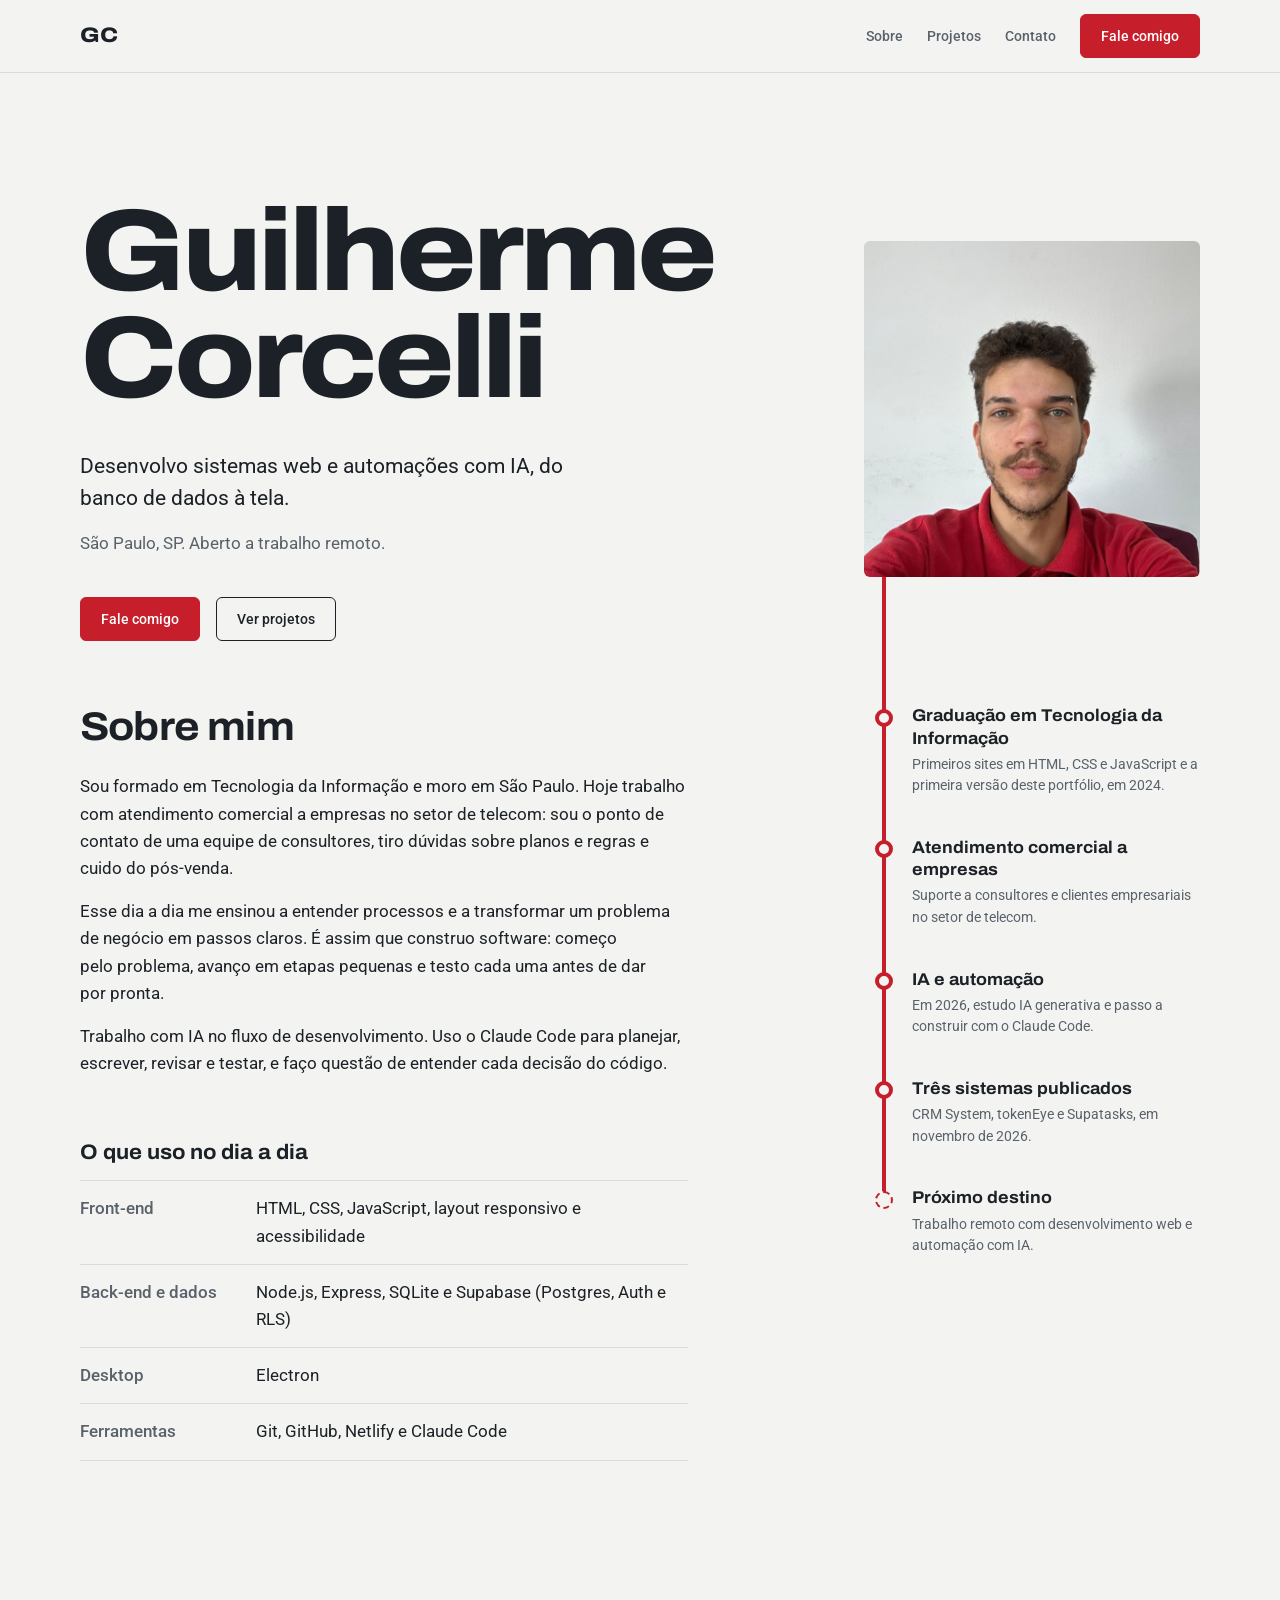
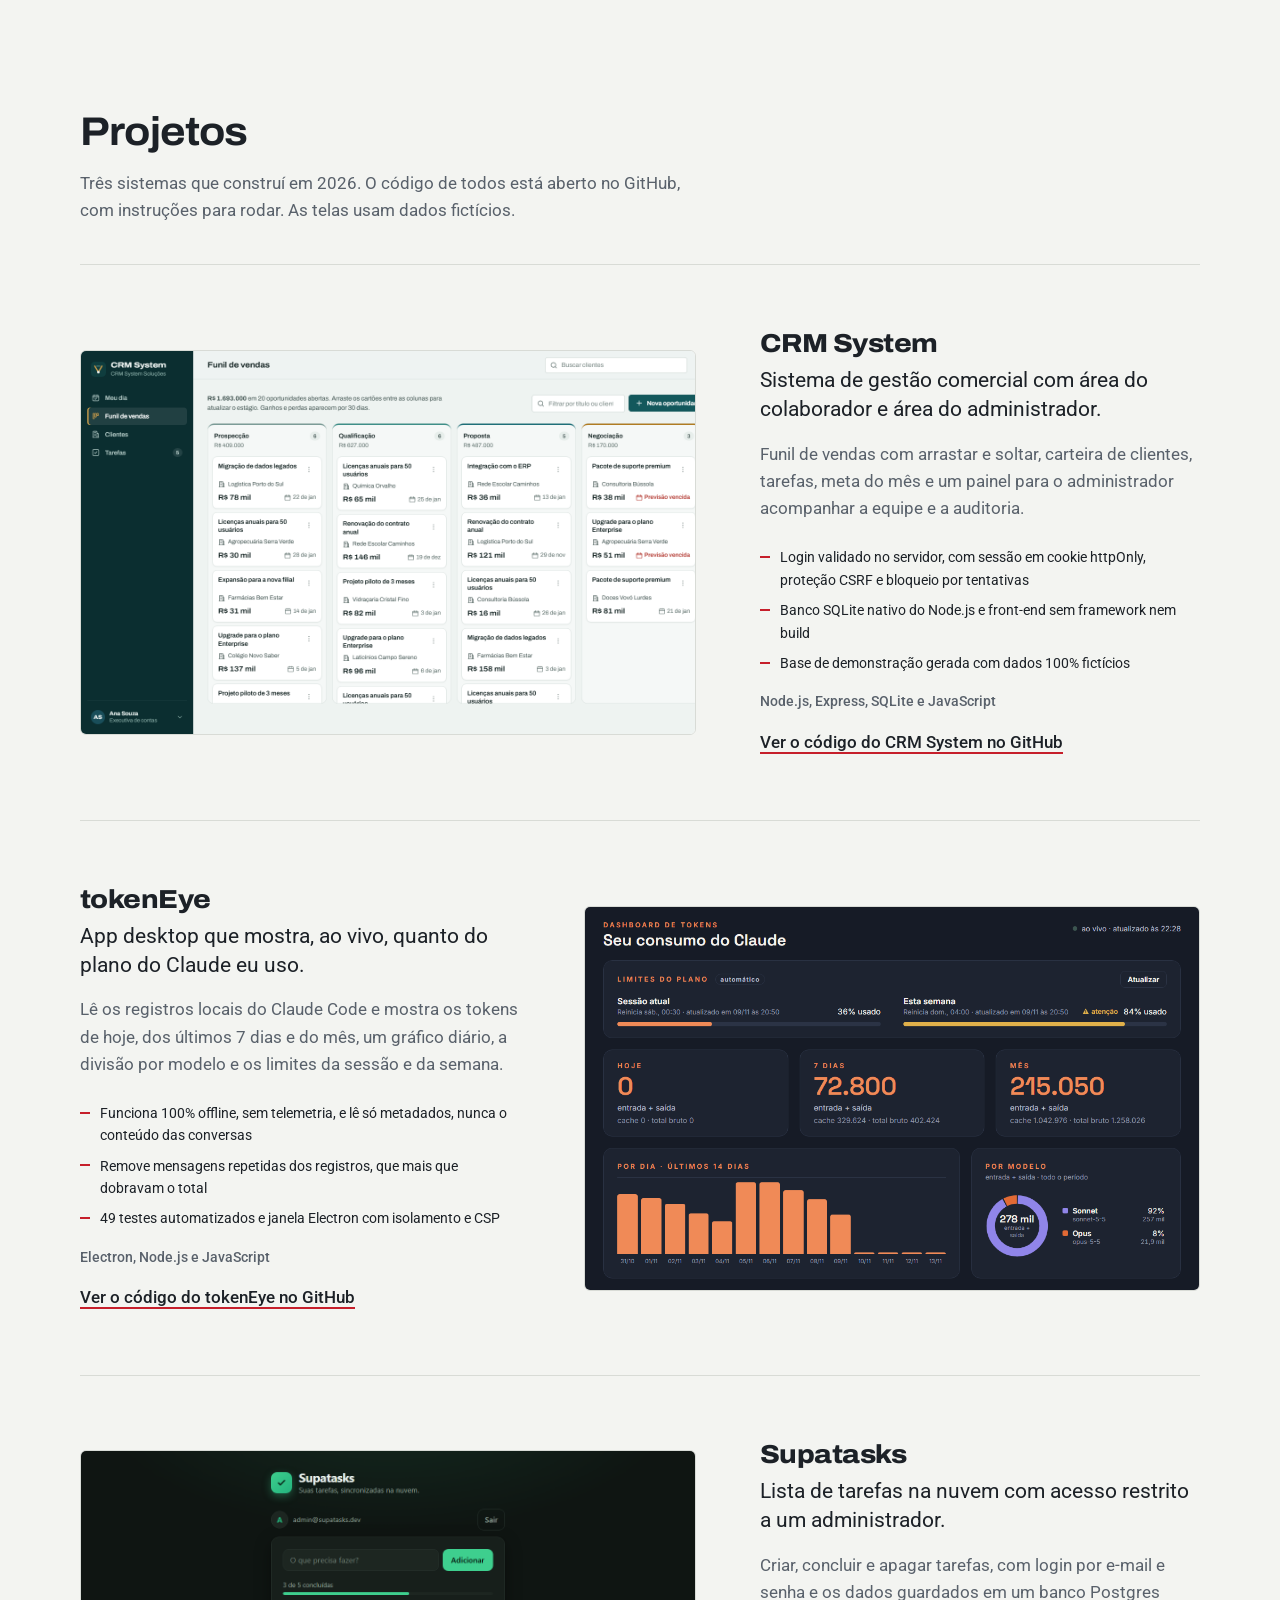
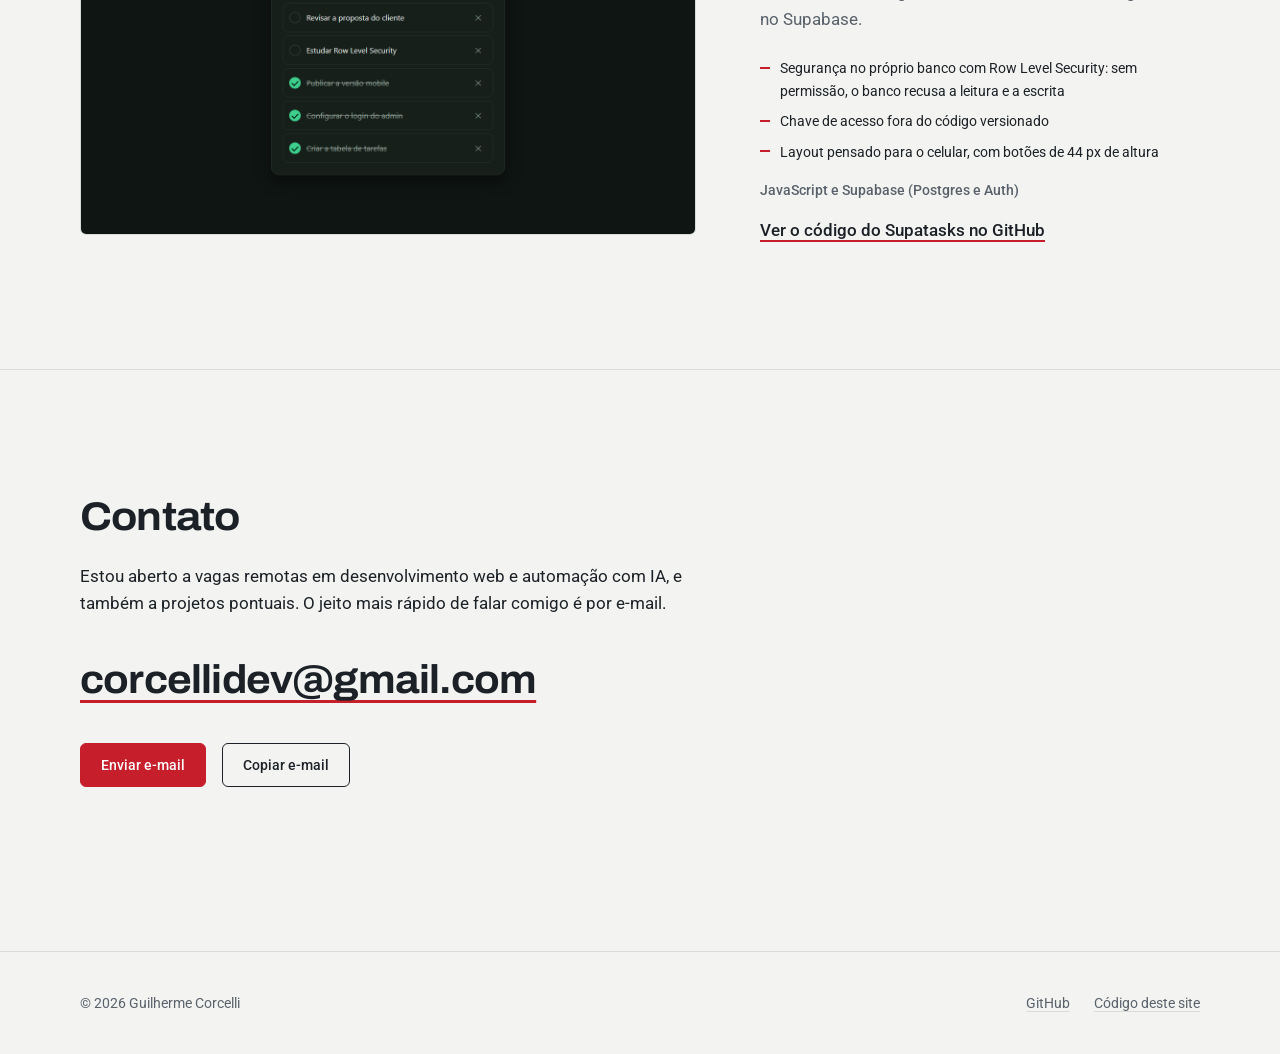
==== index.html @ 243bea8f "feat: :rocket: troca o download do currículo pela seção de contato e prepara o corcelli-dev Seção Co" ====
<!doctype html>
<html lang="pt-BR">
  <head>
    <meta charset="utf-8" />
    <meta name="viewport" content="width=device-width, initial-scale=1" />
    <title>Guilherme Corcelli | Desenvolvimento web e automação com IA</title>
    <meta
      name="description"
      content="Portfólio de Guilherme Corcelli: sistemas web e automações com IA, de São Paulo, aberto a trabalho remoto."
    />
    <meta name="theme-color" content="#f3f4f1" media="(prefers-color-scheme: light)" />
    <meta name="theme-color" content="#14181d" media="(prefers-color-scheme: dark)" />
    <link rel="icon" href="assets/icons/favicon.svg" type="image/svg+xml" />

    <!-- Prévia ao compartilhar o link -->
    <meta property="og:type" content="website" />
    <meta property="og:locale" content="pt_BR" />
    <meta property="og:title" content="Guilherme Corcelli | Desenvolvimento web e automação com IA" />
    <meta
      property="og:description"
      content="Sistemas web e automações com IA, do banco de dados à tela. Projetos: CRM System, tokenEye e Supatasks."
    />
    <meta name="twitter:card" content="summary" />

    <!-- Fontes: Archivo nos títulos, Roboto nos textos -->
    <link rel="preconnect" href="https://fonts.googleapis.com" />
    <link rel="preconnect" href="https://fonts.gstatic.com" crossorigin />
    <link
      rel="stylesheet"
      href="https://fonts.googleapis.com/css2?family=Archivo:wdth,wght@62..125,500..800&family=Roboto:wght@400;500;700&display=swap"
    />

    <link rel="stylesheet" href="css/base.css" />
    <link rel="stylesheet" href="css/layout.css" />
    <link rel="stylesheet" href="css/components.css" />
  </head>

  <body>
    <a class="pular" href="#conteudo">Pular para o conteúdo</a>

    <header class="topo">
      <div class="container">
        <a class="marca" href="#conteudo" aria-label="Guilherme Corcelli, início">GC</a>
        <nav class="menu" aria-label="Principal">
          <ul role="list">
            <li><a href="#sobre">Sobre</a></li>
            <li><a href="#projetos">Projetos</a></li>
            <li><a href="#contato">Contato</a></li>
          </ul>
          <a class="botao" href="#contato">Fale comigo</a>
        </nav>
      </div>
    </header>

    <main id="conteudo">
      <section class="abertura" aria-labelledby="nome">
        <div class="container">
          <div>
            <h1 class="nome" id="nome"><span>Guilherme</span> <span>Corcelli</span></h1>
            <p class="apresentacao">
              Desenvolvo sistemas web e automações com IA, do banco de dados à tela.
            </p>
            <p class="local">São Paulo, SP. Aberto a trabalho remoto.</p>
            <div class="acoes">
              <a class="botao" href="#contato">Fale comigo</a>
              <a class="botao botao--contorno" href="#projetos">Ver projetos</a>
            </div>
          </div>

          <figure class="retrato">
            <img
              src="assets/images/guilherme-corcelli.jpg"
              alt="Foto de Guilherme Corcelli"
              width="720"
              height="720"
            />
          </figure>
        </div>
      </section>

      <section class="secao sobre" id="sobre" aria-labelledby="sobre-titulo">
        <div class="container">
          <div class="sobre-texto">
            <h2 class="secao-titulo" id="sobre-titulo">Sobre mim</h2>
            <p>
              Sou formado em Tecnologia da Informação e moro em São Paulo. Hoje trabalho
              com atendimento comercial a empresas no setor de telecom: sou o ponto de
              contato de uma equipe de consultores, tiro dúvidas sobre planos e regras e
              cuido do pós-venda.
            </p>
            <p>
              Esse dia a dia me ensinou a entender processos e a transformar um problema de
              negócio em passos claros. É assim que construo software: começo pelo
              problema, avanço em etapas pequenas e testo cada uma antes de dar por pronta.
            </p>
            <p>
              Trabalho com IA no fluxo de desenvolvimento. Uso o Claude Code para planejar,
              escrever, revisar e testar, e faço questão de entender cada decisão do código.
            </p>

            <h3 class="sub-titulo">O que uso no dia a dia</h3>
            <dl class="ferramentas">
              <div>
                <dt>Front-end</dt>
                <dd>HTML, CSS, JavaScript, layout responsivo e acessibilidade</dd>
              </div>
              <div>
                <dt>Back-end e dados</dt>
                <dd>Node.js, Express, SQLite e Supabase (Postgres, Auth e RLS)</dd>
              </div>
              <div>
                <dt>Desktop</dt>
                <dd>Electron</dd>
              </div>
              <div>
                <dt>Ferramentas</dt>
                <dd>Git, GitHub, Netlify e Claude Code</dd>
              </div>
            </dl>
          </div>

          <div class="trajetoria">
            <h3 class="so-leitor">Trajetória</h3>
            <ol class="linha" role="list">
              <li class="estacao" style="--i: 0">
                <strong>Graduação em Tecnologia da Informação</strong>
                <p>
                  Primeiros sites em HTML, CSS e JavaScript e a primeira versão deste
                  portfólio, em 2024.
                </p>
              </li>
              <li class="estacao" style="--i: 1">
                <strong>Atendimento comercial a empresas</strong>
                <p>Suporte a consultores e clientes empresariais no setor de telecom.</p>
              </li>
              <li class="estacao" style="--i: 2">
                <strong>IA e automação</strong>
                <p>Em 2026, estudo IA generativa e passo a construir com o Claude Code.</p>
              </li>
              <li class="estacao" style="--i: 3">
                <strong>Três sistemas publicados</strong>
                <p>CRM System, tokenEye e Supatasks, em novembro de 2026.</p>
              </li>
              <li class="estacao estacao--destino" style="--i: 4">
                <strong>Próximo destino</strong>
                <p>Trabalho remoto com desenvolvimento web e automação com IA.</p>
              </li>
            </ol>
          </div>
        </div>
      </section>

      <section class="secao projetos" id="projetos" aria-labelledby="projetos-titulo">
        <div class="container">
          <header class="secao-topo">
            <h2 class="secao-titulo" id="projetos-titulo">Projetos</h2>
            <p>
              Três sistemas que construí em 2026. O código de todos está aberto no GitHub,
              com instruções para rodar. As telas usam dados fictícios.
            </p>
          </header>

          <article class="projeto" aria-labelledby="projeto-crm">
            <figure class="projeto-tela">
              <img
                src="assets/images/projects/crm-system.png"
                alt="Funil de vendas do CRM System, com oportunidades organizadas em colunas por estágio"
                width="1440"
                height="860"
                loading="lazy"
              />
            </figure>
            <div class="projeto-texto">
              <h3 id="projeto-crm">CRM System</h3>
              <p class="projeto-resumo">
                Sistema de gestão comercial com área do colaborador e área do administrador.
              </p>
              <p>
                Funil de vendas com arrastar e soltar, carteira de clientes, tarefas, meta do
                mês e um painel para o administrador acompanhar a equipe e a auditoria.
              </p>
              <ul class="destaques" role="list">
                <li>
                  Login validado no servidor, com sessão em cookie httpOnly, proteção CSRF e
                  bloqueio por tentativas
                </li>
                <li>Banco SQLite nativo do Node.js e front-end sem framework nem build</li>
                <li>Base de demonstração gerada com dados 100% fictícios</li>
              </ul>
              <p class="stack">Node.js, Express, SQLite e JavaScript</p>
              <a class="link-projeto" href="https://github.com/Corcelliz/crm-system">
                Ver o código do CRM System no GitHub
              </a>
            </div>
          </article>

          <article class="projeto" aria-labelledby="projeto-tokeneye">
            <figure class="projeto-tela">
              <img
                src="assets/images/projects/tokeneye.png"
                alt="Painel do tokenEye com limites do plano, tokens de hoje, da semana e do mês, gráfico por dia e divisão por modelo"
                width="1084"
                height="681"
                loading="lazy"
              />
            </figure>
            <div class="projeto-texto">
              <h3 id="projeto-tokeneye">tokenEye</h3>
              <p class="projeto-resumo">
                App desktop que mostra, ao vivo, quanto do plano do Claude eu uso.
              </p>
              <p>
                Lê os registros locais do Claude Code e mostra os tokens de hoje, dos
                últimos 7 dias e do mês, um gráfico diário, a divisão por modelo e os
                limites da sessão e da semana.
              </p>
              <ul class="destaques" role="list">
                <li>
                  Funciona 100% offline, sem telemetria, e lê só metadados, nunca o conteúdo
                  das conversas
                </li>
                <li>Remove mensagens repetidas dos registros, que mais que dobravam o total</li>
                <li>49 testes automatizados e janela Electron com isolamento e CSP</li>
              </ul>
              <p class="stack">Electron, Node.js e JavaScript</p>
              <a class="link-projeto" href="https://github.com/Corcelliz/tokenEye">
                Ver o código do tokenEye no GitHub
              </a>
            </div>
          </article>

          <article class="projeto" aria-labelledby="projeto-supatasks">
            <figure class="projeto-tela">
              <img
                src="assets/images/projects/supatasks.png"
                alt="Lista de tarefas do Supatasks com cinco tarefas, três delas concluídas"
                width="1280"
                height="800"
                loading="lazy"
              />
            </figure>
            <div class="projeto-texto">
              <h3 id="projeto-supatasks">Supatasks</h3>
              <p class="projeto-resumo">
                Lista de tarefas na nuvem com acesso restrito a um administrador.
              </p>
              <p>
                Criar, concluir e apagar tarefas, com login por e-mail e senha e os dados
                guardados em um banco Postgres no Supabase.
              </p>
              <ul class="destaques" role="list">
                <li>
                  Segurança no próprio banco com Row Level Security: sem permissão, o banco
                  recusa a leitura e a escrita
                </li>
                <li>Chave de acesso fora do código versionado</li>
                <li>Layout pensado para o celular, com botões de 44 px de altura</li>
              </ul>
              <p class="stack">JavaScript e Supabase (Postgres e Auth)</p>
              <a class="link-projeto" href="https://github.com/Corcelliz/supatasks">
                Ver o código do Supatasks no GitHub
              </a>
            </div>
          </article>
        </div>
      </section>

      <section class="secao contato" id="contato" aria-labelledby="contato-titulo">
        <div class="container">
          <h2 class="secao-titulo" id="contato-titulo">Contato</h2>
          <p>
            Estou aberto a vagas remotas em desenvolvimento web e automação com IA, e
            também a projetos pontuais. O jeito mais rápido de falar comigo é por e-mail.
          </p>
          <a class="email" href="mailto:corcellidev@gmail.com">corcellidev@gmail.com</a>
          <div class="acoes">
            <a
              class="botao"
              href="mailto:corcellidev@gmail.com?subject=Contato%20pelo%20portf%C3%B3lio"
              >Enviar e-mail</a
            >
            <button
              class="botao botao--contorno"
              type="button"
              data-copiar="corcellidev@gmail.com"
            >
              Copiar e-mail
            </button>
          </div>
          <p class="aviso" role="status" aria-live="polite"></p>
        </div>
      </section>
    </main>

    <footer class="rodape">
      <div class="container">
        <p>© 2026 Guilherme Corcelli</p>
        <ul role="list">
          <li><a href="https://github.com/Corcelliz">GitHub</a></li>
          <li><a href="https://github.com/Corcelliz/corcelli-dev">Código deste site</a></li>
        </ul>
      </div>
    </footer>

    <script src="js/main.js" defer></script>
  </body>
</html>
---- css/base.css ----
/* =========================================================
   Base: cores, tipografia e reset.
   Paleta tirada da própria foto: a parede clara e o vermelho da camisa.
   ========================================================= */

:root {
  /* Cores (tema claro) */
  --papel: #f3f4f1;        /* fundo, o branco frio da parede */
  --superficie: #ffffff;   /* fundos elevados, como a moldura dos prints */
  --tinta: #1c2127;        /* texto principal, grafite */
  --tinta-suave: #59616b;  /* texto de apoio */
  --fio: #d8dbd6;          /* bordas e divisórias */
  --sinal: #c61f2b;        /* vermelho da linha: traços, links e foco */
  --sinal-fundo: #c61f2b;  /* fundo do botão principal */
  --sinal-texto: #ffffff;  /* texto sobre o vermelho */

  /* Tipografia */
  --fonte-titulo: "Archivo", "Arial Narrow", system-ui, sans-serif;
  --fonte-texto: "Roboto", system-ui, -apple-system, "Segoe UI", sans-serif;

  /* Escala de tipos (razão 1,25, a partir de 17px) */
  --t-0: 0.875rem;
  --t-1: 1.0625rem;
  --t-2: 1.3125rem;
  --t-3: 1.625rem;
  --t-4: clamp(1.75rem, 1.4rem + 1.6vw, 2.5rem);
  --t-nome: clamp(3.25rem, 1.8rem + 7vw, 7.25rem);

  /* Espaços */
  --e-1: 0.5rem;
  --e-2: 1rem;
  --e-3: 1.5rem;
  --e-4: 2.5rem;
  --e-5: 4rem;
  --e-6: clamp(4.5rem, 3rem + 6vw, 8rem);

  --largura: 70rem;        /* largura máxima do conteúdo */
  --margem: clamp(1rem, 0.5rem + 3vw, 2.5rem);
  --raio: 6px;

  color-scheme: light dark;
}

/* Tema escuro: segue a preferência do sistema */
@media (prefers-color-scheme: dark) {
  :root {
    --papel: #14181d;
    --superficie: #1c2128;
    --tinta: #eceeea;
    --tinta-suave: #a3aab3;
    --fio: #2e343c;
    --sinal: #ff6b70;      /* mais claro para manter o contraste no fundo escuro */
    --sinal-fundo: #c61f2b;
    --sinal-texto: #ffffff;
  }
}

/* Reset enxuto */
*,
*::before,
*::after {
  box-sizing: border-box;
}

* {
  margin: 0;
}

html {
  -webkit-text-size-adjust: 100%;
  text-size-adjust: 100%;
}

@media (prefers-reduced-motion: no-preference) {
  html {
    scroll-behavior: smooth;
  }
}

body {
  background: var(--papel);
  color: var(--tinta);
  font-family: var(--fonte-texto);
  font-size: var(--t-1);
  line-height: 1.6;
  -webkit-font-smoothing: antialiased;
  text-rendering: optimizeLegibility;
}

img {
  display: block;
  max-width: 100%;
  height: auto;
}

h1,
h2,
h3 {
  font-family: var(--fonte-titulo);
  line-height: 1.1;
  text-wrap: balance;
}

p {
  text-wrap: pretty;
}

a {
  color: inherit;
}

ul[role="list"],
ol[role="list"] {
  list-style: none;
  padding: 0;
}

/* Foco visível para quem navega pelo teclado */
:focus-visible {
  outline: 2px solid var(--sinal);
  outline-offset: 3px;
  border-radius: 2px;
}

/* Some da tela, mas continua para leitores de tela */
.so-leitor {
  position: absolute;
  width: 1px;
  height: 1px;
  padding: 0;
  margin: -1px;
  overflow: hidden;
  clip: rect(0, 0, 0, 0);
  white-space: nowrap;
  border: 0;
}

/* Link para pular direto ao conteúdo */
.pular {
  position: absolute;
  left: var(--margem);
  top: -3rem;
  z-index: 10;
  padding: var(--e-1) var(--e-2);
  background: var(--tinta);
  color: var(--papel);
  text-decoration: none;
}

.pular:focus {
  top: var(--e-1);
}
---- css/layout.css ----
/* =========================================================
   Layout: cabeçalho, seções e a grade principal.
   A grade tem duas colunas: o conteúdo à esquerda e um trilho
   à direita, onde ficam a foto e a linha da trajetória.
   ========================================================= */

.container {
  width: min(100% - 2 * var(--margem), var(--largura));
  margin-inline: auto;
}

/* Posição horizontal da linha vermelha dentro do trilho.
   A foto e a trajetória usam o mesmo valor para a linha parecer contínua. */
:root {
  --trilho: minmax(16rem, 21rem);
  --eixo: 1.25rem;
}

/* ---------- Cabeçalho ---------- */

.topo {
  border-bottom: 1px solid var(--fio);
}

.topo .container {
  display: flex;
  align-items: center;
  justify-content: space-between;
  gap: var(--e-3);
  min-height: 4.5rem;
}

.marca {
  font-family: var(--fonte-titulo);
  font-weight: 800;
  font-stretch: 115%;
  font-size: var(--t-2);
  letter-spacing: -0.02em;
  text-decoration: none;
}

.menu {
  display: flex;
  align-items: center;
  gap: var(--e-3);
}

.menu ul {
  display: flex;
  gap: var(--e-3);
}

.menu a:not(.botao) {
  color: var(--tinta-suave);
  text-decoration: none;
  font-size: var(--t-0);
  font-weight: 500;
}

.menu a:not(.botao):hover {
  color: var(--tinta);
}

/* ---------- Abertura ---------- */

.abertura .container {
  display: grid;
  grid-template-columns: minmax(0, 1fr) var(--trilho);
  column-gap: var(--e-5);
  align-items: end;
  padding-top: var(--e-6);
}

.nome {
  font-size: var(--t-nome);
  font-weight: 800;
  font-stretch: 112%;
  letter-spacing: -0.035em;
  line-height: 0.92;
}

.nome span {
  display: block;
}

.apresentacao {
  max-width: 34rem;
  margin-top: var(--e-4);
  font-size: var(--t-2);
  line-height: 1.5;
}

.local {
  margin-top: var(--e-2);
  color: var(--tinta-suave);
}

.acoes {
  display: flex;
  flex-wrap: wrap;
  gap: var(--e-2);
  margin-top: var(--e-4);
}

/* A foto fica no trilho; abaixo dela começa a linha vermelha,
   que desce até o fim da abertura e continua na trajetória. */
.retrato {
  position: relative;
  padding-bottom: var(--e-5);
}

.retrato img {
  width: 100%;
  aspect-ratio: 1;
  object-fit: cover;
  border-radius: var(--raio);
}

.retrato::after {
  content: "";
  position: absolute;
  left: var(--eixo);
  bottom: 0;
  width: 4px;
  height: var(--e-5);
  margin-left: -2px;
  background: var(--sinal);
}

/* ---------- Seções ---------- */

.secao {
  padding-block: var(--e-6);
}

.secao-titulo {
  font-size: var(--t-4);
  font-weight: 700;
  font-stretch: 108%;
  letter-spacing: -0.02em;
}

/* Título da seção com uma linha de apoio */
.secao-topo {
  max-width: 38rem;
  margin-bottom: var(--e-4);
}

.secao-topo p {
  margin-top: var(--e-2);
  color: var(--tinta-suave);
}

/* ---------- Sobre ---------- */

/* Topo menor: a linha da foto atravessa esse espaço até a trajetória */
.sobre {
  padding-top: var(--e-5);
}

.sobre .container {
  display: grid;
  grid-template-columns: minmax(0, 1fr) var(--trilho);
  column-gap: var(--e-5);
}

.sobre-texto {
  max-width: 38rem;
}

.sobre-texto > p {
  margin-top: var(--e-2);
}

.sobre-texto > .secao-titulo + p {
  margin-top: var(--e-3);
}

.sub-titulo {
  margin-top: var(--e-5);
  font-size: var(--t-2);
  font-weight: 700;
  font-stretch: 105%;
}

/* ---------- Contato ---------- */

.contato {
  border-top: 1px solid var(--fio);
}

.contato .container > p:not(.aviso) {
  max-width: 38rem;
  margin-top: var(--e-3);
}

/* ---------- Rodapé ---------- */

.rodape {
  border-top: 1px solid var(--fio);
  color: var(--tinta-suave);
  font-size: var(--t-0);
}

.rodape .container {
  display: flex;
  flex-wrap: wrap;
  align-items: center;
  justify-content: space-between;
  gap: var(--e-2);
  padding-block: var(--e-4);
}

.rodape ul {
  display: flex;
  gap: var(--e-3);
}

.rodape a {
  text-decoration-color: var(--fio);
  text-underline-offset: 3px;
}

.rodape a:hover {
  color: var(--tinta);
  text-decoration-color: var(--sinal);
}

/* ---------- Telas menores ---------- */

@media (max-width: 52rem) {
  .sobre .container {
    grid-template-columns: 1fr;
    row-gap: var(--e-5);
  }

  .abertura .container {
    grid-template-columns: 1fr;
    row-gap: var(--e-4);
    padding-top: var(--e-5);
  }

  /* No celular a foto vem antes do nome, menor */
  .retrato {
    order: -1;
    width: min(100%, 13rem);
    padding-bottom: 0;
  }

  .retrato::after {
    display: none;
  }
}

@media (max-width: 34rem) {
  .menu .botao {
    display: none;
  }

  .menu ul {
    gap: var(--e-2);
  }
}
---- css/components.css ----
/* =========================================================
   Componentes: botões e links de ação.
   ========================================================= */

.botao {
  display: inline-flex;
  align-items: center;
  justify-content: center;
  gap: var(--e-1);
  min-height: 2.75rem;
  padding: 0.625rem 1.25rem;
  border: 1px solid var(--sinal-fundo);
  border-radius: var(--raio);
  background: var(--sinal-fundo);
  color: var(--sinal-texto);
  font: 500 var(--t-0) / 1 var(--fonte-texto);
  text-decoration: none;
  cursor: pointer;
  transition: background-color 0.15s ease, border-color 0.15s ease;
}

.botao:hover {
  background: #a51824;
  border-color: #a51824;
}

.botao--contorno {
  background: transparent;
  border-color: var(--tinta);
  color: var(--tinta);
}

.botao--contorno:hover {
  background: var(--tinta);
  border-color: var(--tinta);
  color: var(--papel);
}

/* =========================================================
   Contato: o e-mail em destaque e a confirmação de cópia.
   ========================================================= */

.email {
  display: inline-block;
  margin-top: var(--e-4);
  font-family: var(--fonte-titulo);
  font-size: var(--t-4);
  font-weight: 700;
  font-stretch: 105%;
  letter-spacing: -0.02em;
  line-height: 1.15;
  overflow-wrap: anywhere;
  text-decoration-color: var(--sinal);
  text-decoration-thickness: 3px;
  text-underline-offset: 0.18em;
}

.email:hover {
  color: var(--sinal);
}

.aviso {
  min-height: 1.6em;
  margin-top: var(--e-2);
  color: var(--tinta-suave);
  font-size: var(--t-0);
}

/* =========================================================
   Ferramentas: lista de definição em duas colunas.
   ========================================================= */

.ferramentas {
  margin-top: var(--e-2);
  border-top: 1px solid var(--fio);
}

.ferramentas > div {
  display: grid;
  grid-template-columns: 10rem minmax(0, 1fr);
  gap: var(--e-2);
  padding-block: 0.875rem;
  border-bottom: 1px solid var(--fio);
}

.ferramentas dt {
  color: var(--tinta-suave);
  font-weight: 500;
}

@media (max-width: 34rem) {
  .ferramentas > div {
    grid-template-columns: 1fr;
    gap: 0.125rem;
  }
}

/* =========================================================
   Linha da trajetória: o elemento de destaque da página.
   Cada estação desenha o próprio trecho da linha (::before)
   e o próprio ponto (::after). Os trechos se encostam, então
   a linha parece uma só. O último trecho é tracejado: é o
   destino que ainda não chegou.
   ========================================================= */

.linha {
  position: relative;
  --ponto: 1.125rem;      /* diâmetro da estação */
  --ponto-topo: 0.2rem;   /* altura do ponto em relação ao nome */
}

/* Continuação da linha que desce da foto, atravessando o espaço da seção */
.linha::before {
  content: "";
  position: absolute;
  left: var(--eixo);
  bottom: 100%;
  width: 4px;
  height: var(--e-5);   /* igual ao padding-top da seção Sobre */
  margin-left: -2px;
  background: var(--sinal);
}

.estacao {
  position: relative;
  padding: 0 0 var(--e-4) calc(var(--eixo) + 1.75rem);
}

.estacao::before {
  content: "";
  position: absolute;
  left: var(--eixo);
  top: 0;
  bottom: 0;
  width: 4px;
  margin-left: -2px;
  background: var(--sinal);
  transform-origin: top;
}

.estacao::after {
  content: "";
  position: absolute;
  left: var(--eixo);
  top: var(--ponto-topo);
  width: var(--ponto);
  height: var(--ponto);
  margin-left: calc(var(--ponto) / -2);
  border: 4px solid var(--sinal);
  border-radius: 50%;
  background: var(--papel);
}

.estacao strong {
  display: block;
  font-family: var(--fonte-titulo);
  font-size: var(--t-1);
  font-weight: 700;
  font-stretch: 105%;
  line-height: 1.3;
}

.estacao p {
  margin-top: 0.25rem;
  color: var(--tinta-suave);
  font-size: var(--t-0);
  line-height: 1.55;
}

/* Destino: trecho tracejado que termina no ponto, e ponto vazado */
.estacao--destino {
  padding-bottom: 0;
}

.estacao--destino::before {
  bottom: auto;
  height: calc(var(--ponto-topo) + var(--ponto) / 2);
  background: repeating-linear-gradient(
    to bottom,
    var(--sinal) 0 5px,
    transparent 5px 10px
  );
}

.estacao--destino::after {
  border-width: 2px;
  border-style: dashed;
}

/* Animação única da página: a linha é desenhada quando aparece.
   Só acontece com JavaScript ativo e sem "reduzir movimento". */
.anima .estacao::before {
  transform: scaleY(0);
  transition: transform 0.45s ease-out calc(var(--i) * 0.3s);
}

.anima .estacao::after {
  opacity: 0;
  transition: opacity 0.25s ease-out calc(var(--i) * 0.3s);
}

.anima .linha.visivel .estacao::before {
  transform: scaleY(1);
}

.anima .linha.visivel .estacao::after {
  opacity: 1;
}

/* =========================================================
   Projetos: print e texto lado a lado, alternando os lados.
   ========================================================= */

.projeto {
  display: grid;
  grid-template-columns: minmax(0, 7fr) minmax(0, 5fr);
  gap: var(--e-4) var(--e-5);
  align-items: center;
  padding-block: var(--e-5);
  border-top: 1px solid var(--fio);
}

/* O último projeto não soma espaço extra ao da própria seção */
.projeto:last-of-type {
  padding-bottom: 0;
}

/* Nos projetos pares o print vai para a direita e mantém a coluna larga */
.projeto:nth-of-type(even) {
  grid-template-columns: minmax(0, 5fr) minmax(0, 7fr);
}

.projeto:nth-of-type(even) .projeto-tela {
  order: 2;
}

.projeto-tela img {
  width: 100%;
  aspect-ratio: 16 / 10;
  object-fit: cover;
  object-position: top left;
  border: 1px solid var(--fio);
  border-radius: var(--raio);
  background: var(--superficie);
}

.projeto-texto h3 {
  font-size: var(--t-3);
  font-weight: 800;
  font-stretch: 110%;
  letter-spacing: -0.02em;
}

.projeto-resumo {
  margin-top: var(--e-1);
  font-size: var(--t-2);
  line-height: 1.4;
}

.projeto-texto > p:not(.projeto-resumo) {
  margin-top: var(--e-2);
  color: var(--tinta-suave);
}

.destaques {
  margin-top: var(--e-3);
  display: grid;
  gap: var(--e-1);
  font-size: var(--t-0);
}

/* Marcador: um traço curto da mesma cor da linha da trajetória */
.destaques li {
  position: relative;
  padding-left: 1.25rem;
}

.destaques li::before {
  content: "";
  position: absolute;
  left: 0;
  top: 0.7em;
  width: 0.625rem;
  height: 2px;
  background: var(--sinal);
}

.projeto-texto > .stack {
  margin-top: var(--e-3);
  font-size: var(--t-0);
  font-weight: 500;
  color: var(--tinta);
}

.link-projeto {
  display: inline-block;
  margin-top: var(--e-2);
  font-weight: 500;
  text-decoration-color: var(--sinal);
  text-decoration-thickness: 2px;
  text-underline-offset: 4px;
}

.link-projeto:hover {
  color: var(--sinal);
}

@media (max-width: 52rem) {
  .projeto,
  .projeto:nth-of-type(even) {
    grid-template-columns: 1fr;
  }

  .projeto:nth-of-type(even) .projeto-tela {
    order: 0;
  }
}

/* No celular a foto não tem linha, então a trajetória começa sozinha */
@media (max-width: 52rem) {
  .linha {
    --eixo: 0.625rem;
  }

  .linha::before {
    display: none;
  }
}
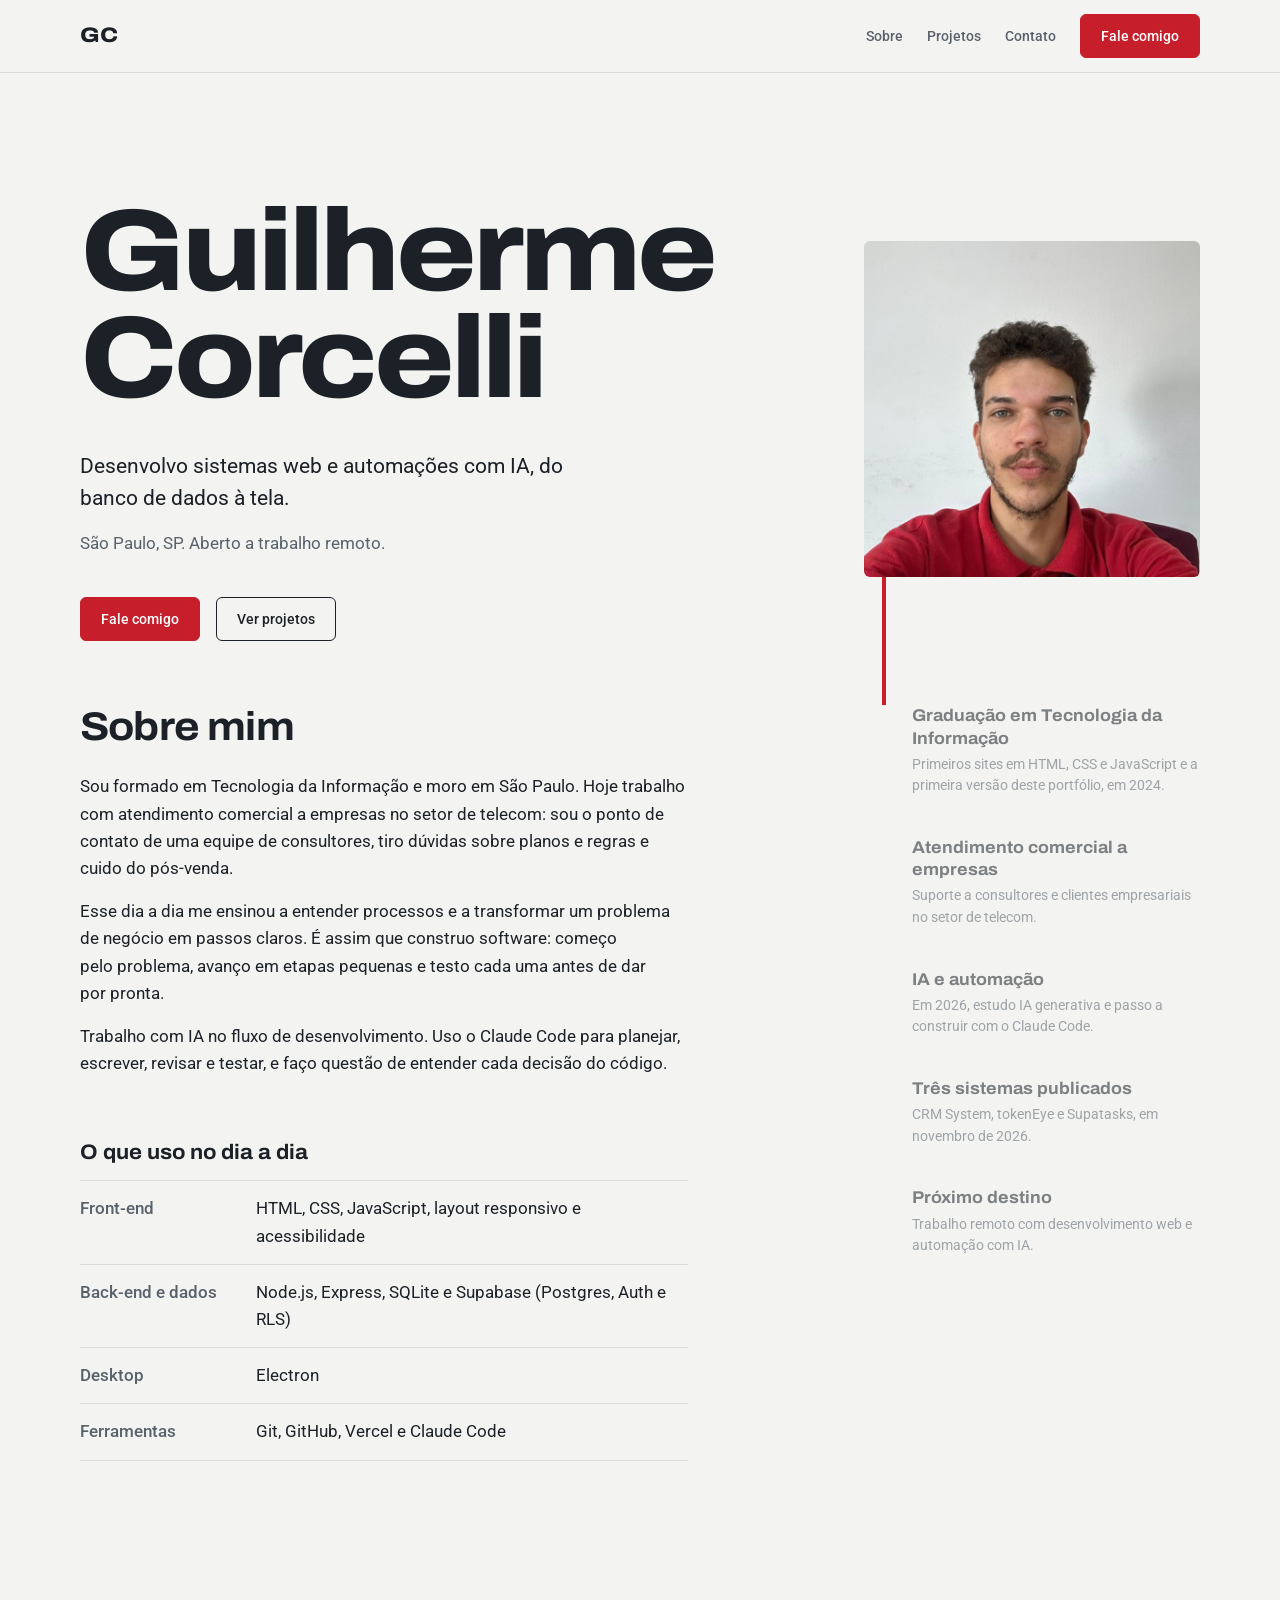
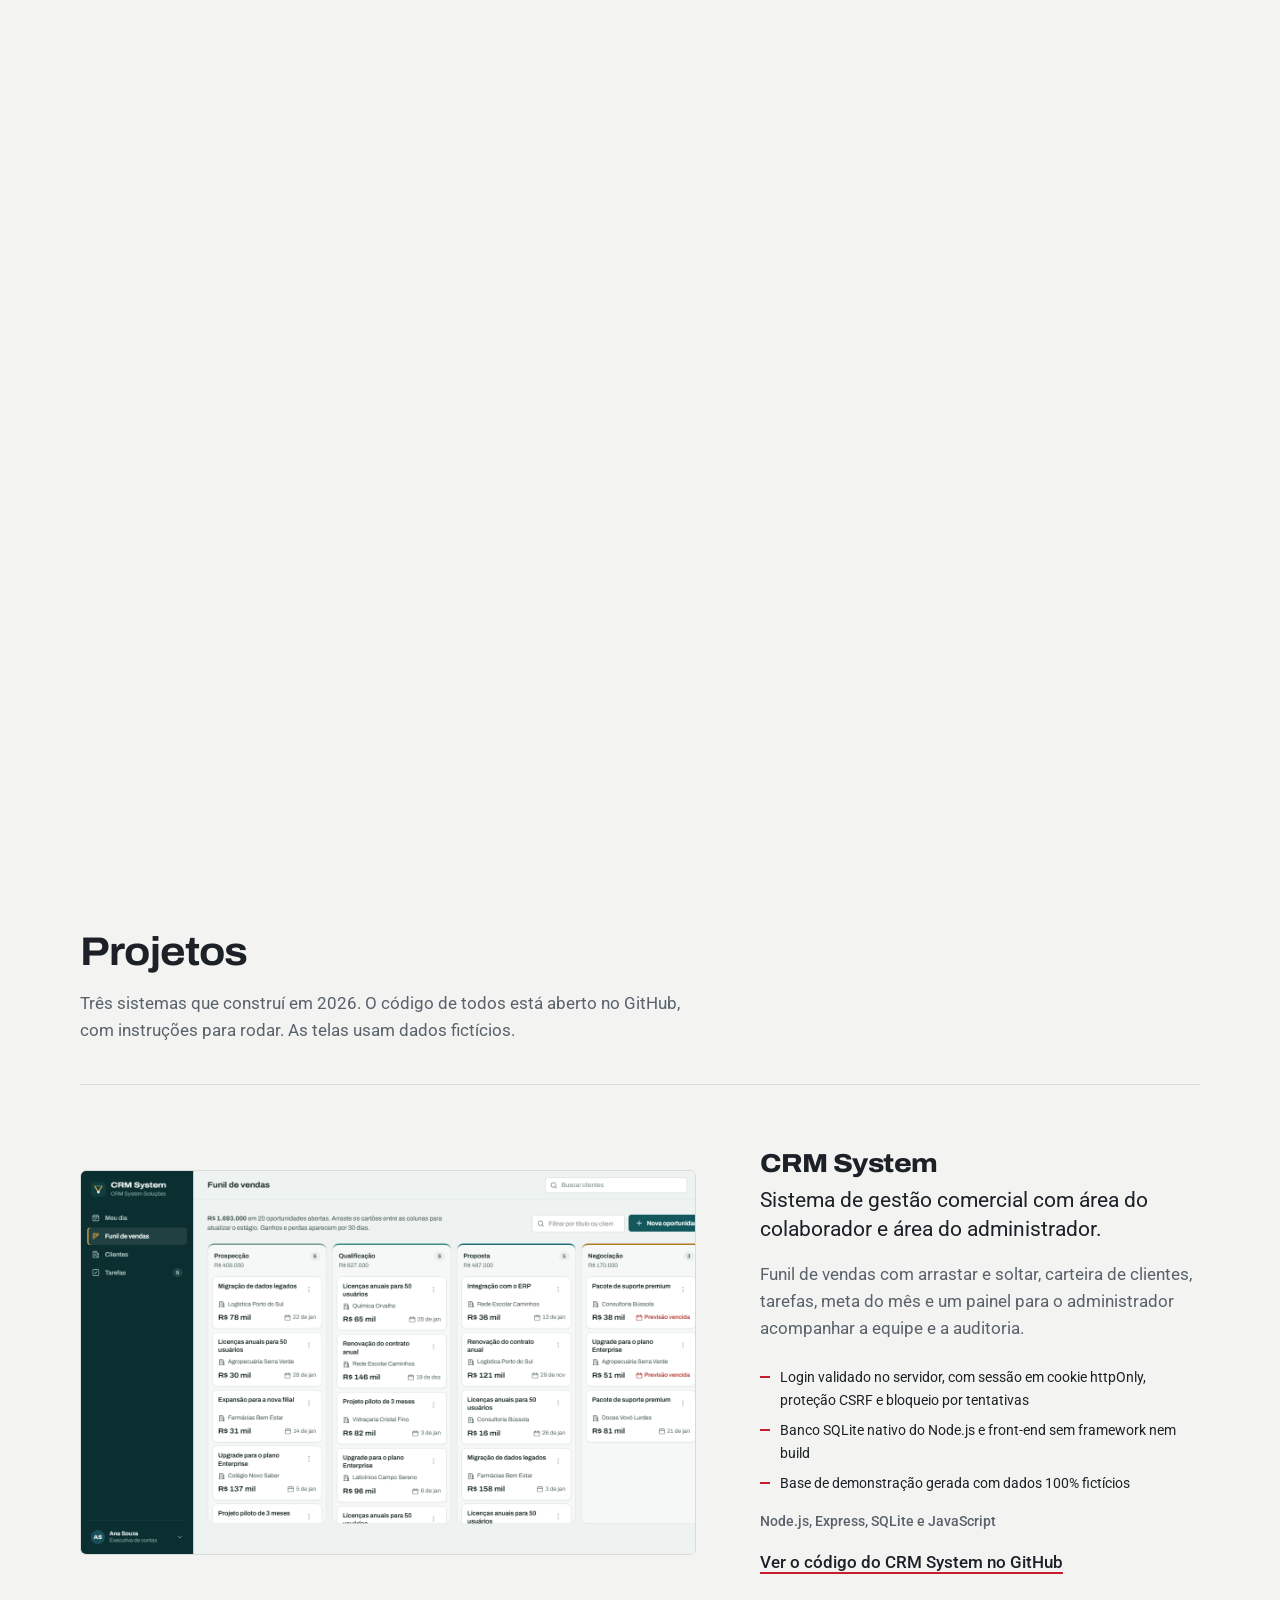
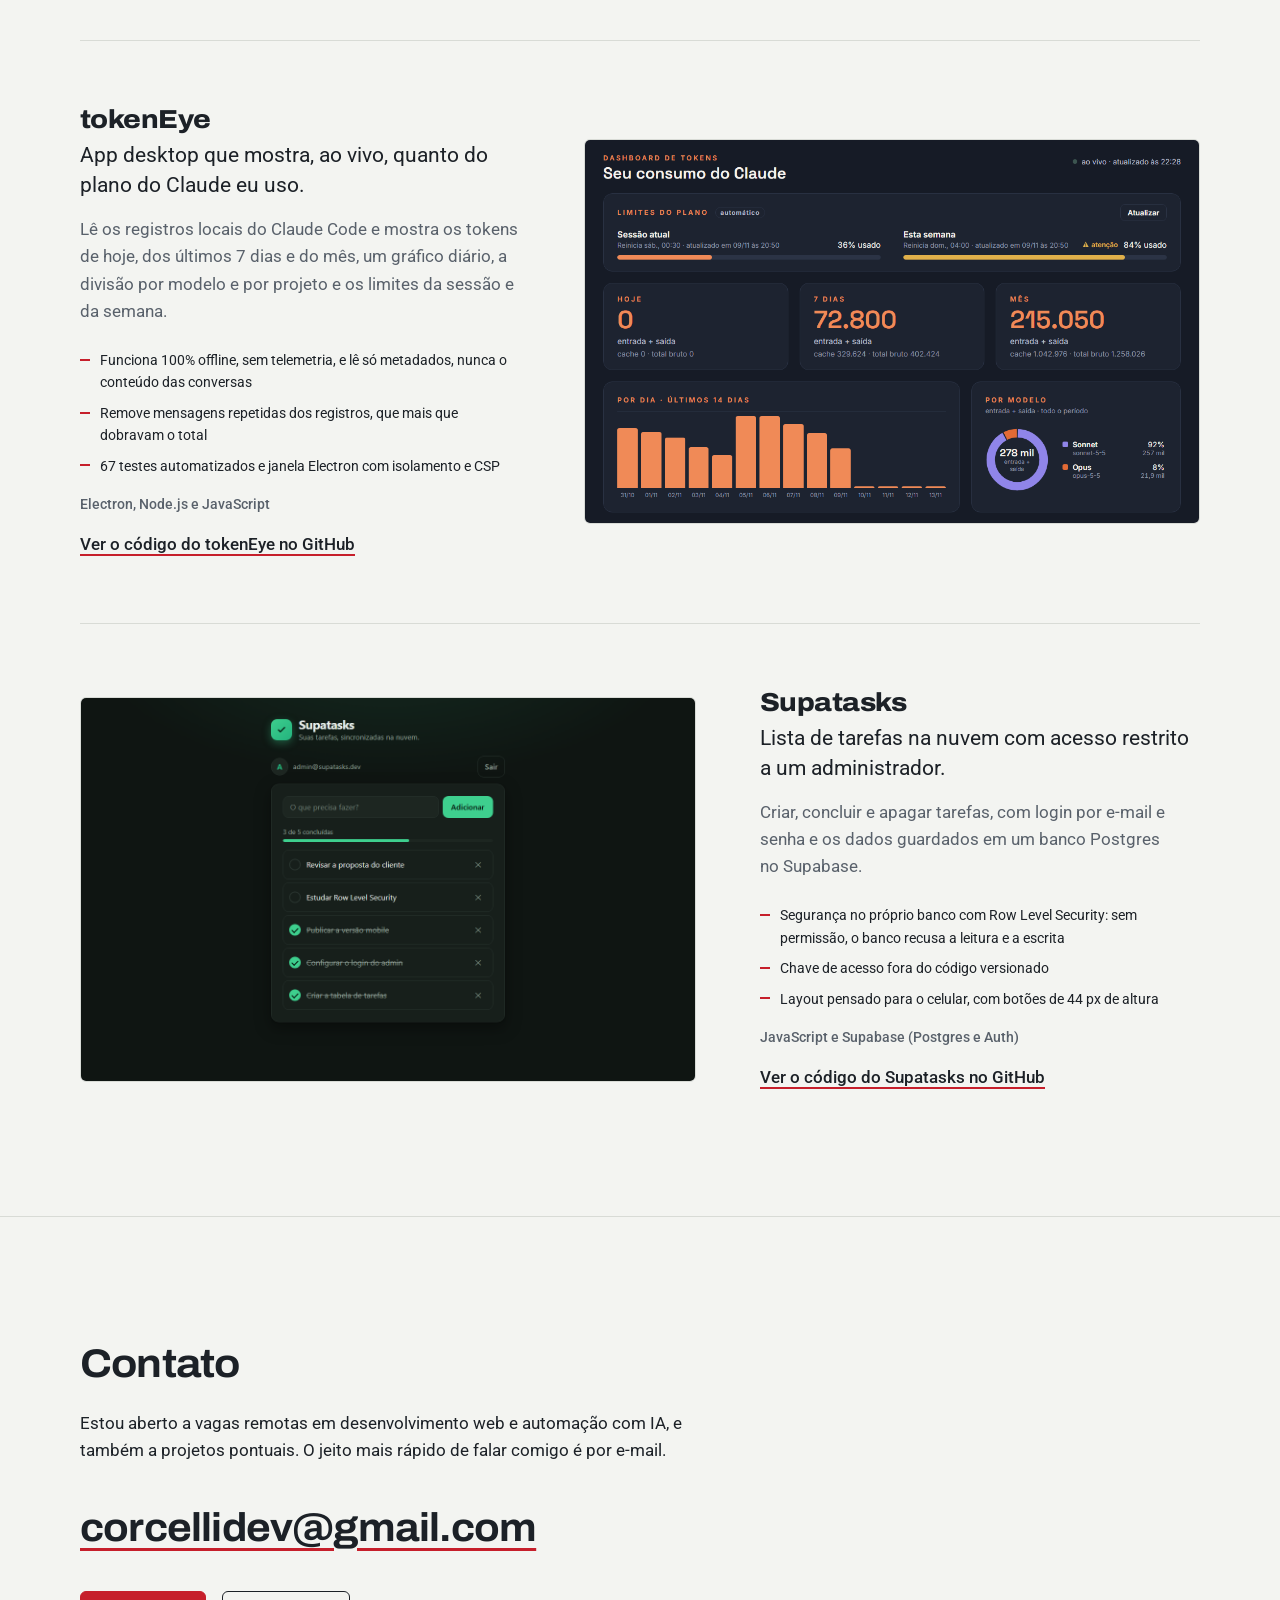
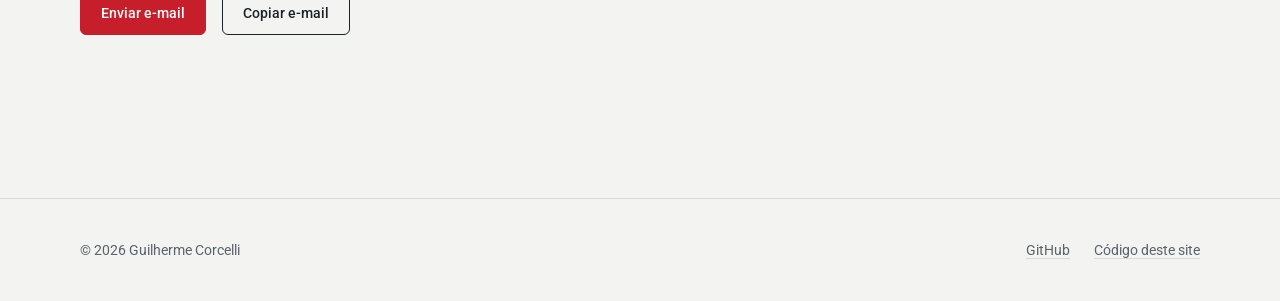
==== commit e7644d4f: "fix: atualiza Vercel, testes do tokenEye e descricao" ====
--- a/index.html
+++ b/index.html
@@ -114,7 +114,7 @@
               </div>
               <div>
                 <dt>Ferramentas</dt>
-                <dd>Git, GitHub, Netlify e Claude Code</dd>
+                <dd>Git, GitHub, Vercel e Claude Code</dd>
               </div>
             </dl>
           </div>
@@ -211,8 +211,8 @@
               </p>
               <p>
                 Lê os registros locais do Claude Code e mostra os tokens de hoje, dos
-                últimos 7 dias e do mês, um gráfico diário, a divisão por modelo e os
-                limites da sessão e da semana.
+                últimos 7 dias e do mês, um gráfico diário, a divisão por modelo e por
+                projeto e os limites da sessão e da semana.
               </p>
               <ul class="destaques" role="list">
                 <li>
@@ -220,7 +220,7 @@
                   das conversas
                 </li>
                 <li>Remove mensagens repetidas dos registros, que mais que dobravam o total</li>
-                <li>49 testes automatizados e janela Electron com isolamento e CSP</li>
+                <li>67 testes automatizados e janela Electron com isolamento e CSP</li>
               </ul>
               <p class="stack">Electron, Node.js e JavaScript</p>
               <a class="link-projeto" href="https://github.com/Corcelliz/tokenEye">
--- a/css/layout.css
+++ b/css/layout.css
@@ -18,8 +18,20 @@
 
 /* ---------- Cabeçalho ---------- */
 
+/* O cabeçalho acompanha a rolagem: o menu fica sempre à mão */
 .topo {
+  position: sticky;
+  top: 0;
+  z-index: 5;
   border-bottom: 1px solid var(--fio);
+  background: color-mix(in srgb, var(--papel) 90%, transparent);
+  -webkit-backdrop-filter: blur(10px);
+  backdrop-filter: blur(10px);
+}
+
+/* Os links de âncora não ficam escondidos atrás do cabeçalho */
+html {
+  scroll-padding-top: 5rem;
 }
 
 .topo .container {
@@ -51,6 +63,8 @@
 }
 
 .menu a:not(.botao) {
+  display: inline-block;
+  padding-block: 0.75rem;   /* alvo de toque com pelo menos 44 px */
   color: var(--tinta-suave);
   text-decoration: none;
   font-size: var(--t-0);
@@ -226,7 +240,49 @@
   text-decoration-color: var(--sinal);
 }
 
+/* ---------- Trajetória fixa na tela ----------
+   No computador, a trajetória fica "presa" (sticky) enquanto a seção
+   rola. A seção ganha altura extra para dar espaço à animação, que
+   avança conforme a rolagem (ver js/main.js). Em telas baixas ou
+   estreitas ela volta a rolar junto com a página. */
+
+@media (min-width: 52rem) and (min-height: 40rem) {
+  .sobre .container {
+    align-items: start;
+    min-height: 125vh;
+  }
+
+  .trajetoria {
+    position: sticky;
+    top: 6rem;
+  }
+}
+
+/* Em telas altas o texto também fica fixo, e a cena toda "descansa" na tela */
+@media (min-width: 52rem) and (min-height: 54rem) {
+  .sobre .container {
+    min-height: 175vh;
+  }
+
+  .sobre-texto {
+    position: sticky;
+    top: 6rem;
+  }
+}
+
 /* ---------- Telas menores ---------- */
+
+/* Tablet e notebook pequeno: trilho mais estreito e colunas mais próximas */
+@media (max-width: 70rem) {
+  :root {
+    --trilho: minmax(14rem, 17rem);
+  }
+
+  .abertura .container,
+  .sobre .container {
+    column-gap: var(--e-4);
+  }
+}
 
 @media (max-width: 52rem) {
   .sobre .container {
@@ -253,6 +309,14 @@
 }
 
 @media (max-width: 34rem) {
+  :root {
+    --e-5: 3rem;
+  }
+
+  .topo .container {
+    min-height: 3.75rem;
+  }
+
   .menu .botao {
     display: none;
   }
--- a/css/components.css
+++ b/css/components.css
@@ -187,24 +187,45 @@
   border-style: dashed;
 }
 
-/* Animação única da página: a linha é desenhada quando aparece.
-   Só acontece com JavaScript ativo e sem "reduzir movimento". */
+/* Animação guiada pela rolagem: o JavaScript calcula, para cada estação,
+   quanto da linha já foi percorrido (--f, de 0 a 1) e marca a estação
+   alcançada (.ativa) e a atual (.atual). Sem JavaScript ou com "reduzir
+   movimento", a classe .anima não existe e a linha aparece pronta. */
 .anima .estacao::before {
-  transform: scaleY(0);
-  transition: transform 0.45s ease-out calc(var(--i) * 0.3s);
+  transform: scaleY(var(--f, 0));
 }
 
 .anima .estacao::after {
   opacity: 0;
-  transition: opacity 0.25s ease-out calc(var(--i) * 0.3s);
-}
-
-.anima .linha.visivel .estacao::before {
-  transform: scaleY(1);
-}
-
-.anima .linha.visivel .estacao::after {
+  transform: scale(0.6);
+  transition: opacity 0.2s ease-out, transform 0.3s cubic-bezier(0.2, 0, 0, 1),
+    background-color 0.2s ease-out;
+}
+
+.anima .estacao.ativa::after {
   opacity: 1;
+  transform: scale(1);
+}
+
+/* A estação atual fica preenchida: mostra onde você está na trajetória */
+.anima .estacao.atual::after {
+  background: var(--sinal);
+}
+
+/* Estações ainda não alcançadas ficam mais apagadas */
+.anima .estacao strong,
+.anima .estacao p {
+  transition: opacity 0.3s ease-out;
+}
+
+.anima .estacao:not(.ativa) strong,
+.anima .estacao:not(.ativa) p {
+  opacity: 0.55;
+}
+
+/* A ponta que sai da foto some assim que a trajetória se solta da página */
+.anima .linha::before {
+  opacity: max(0, calc(1 - var(--p, 0) * 25));
 }
 
 /* =========================================================
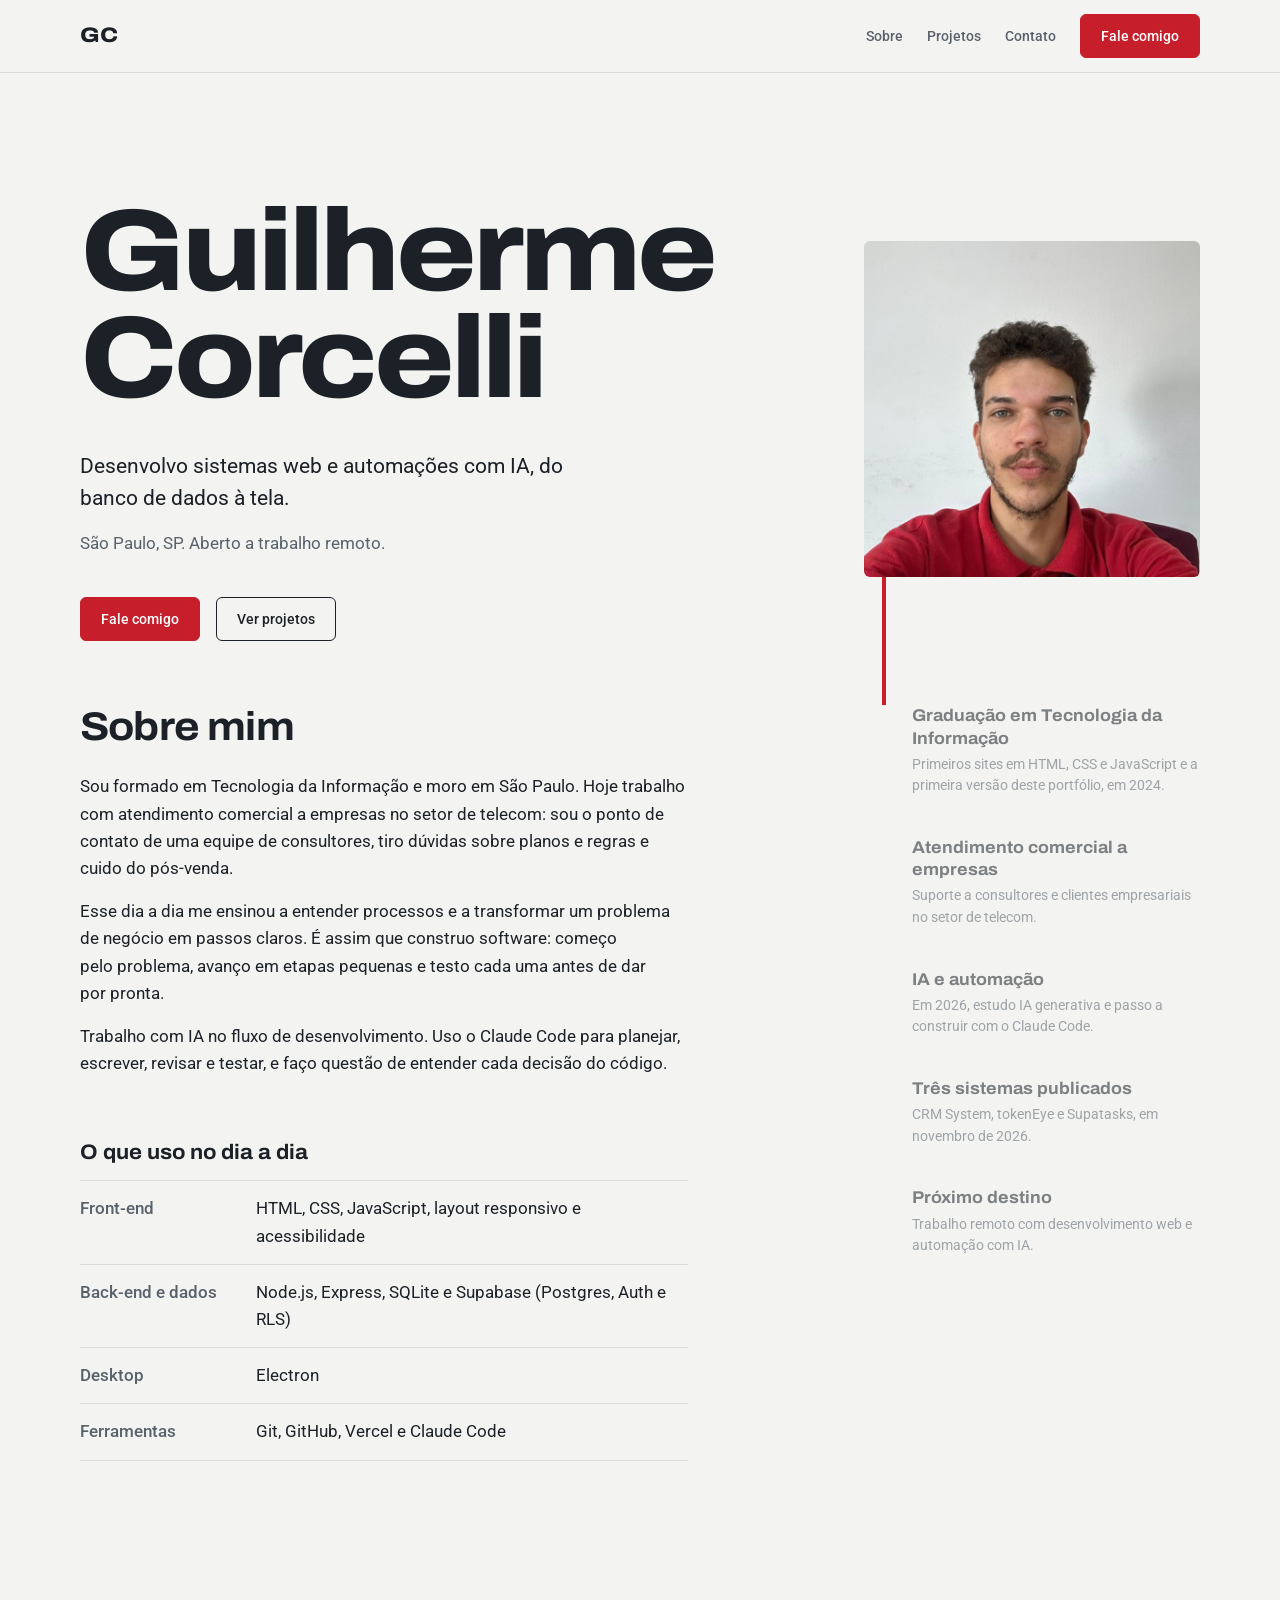
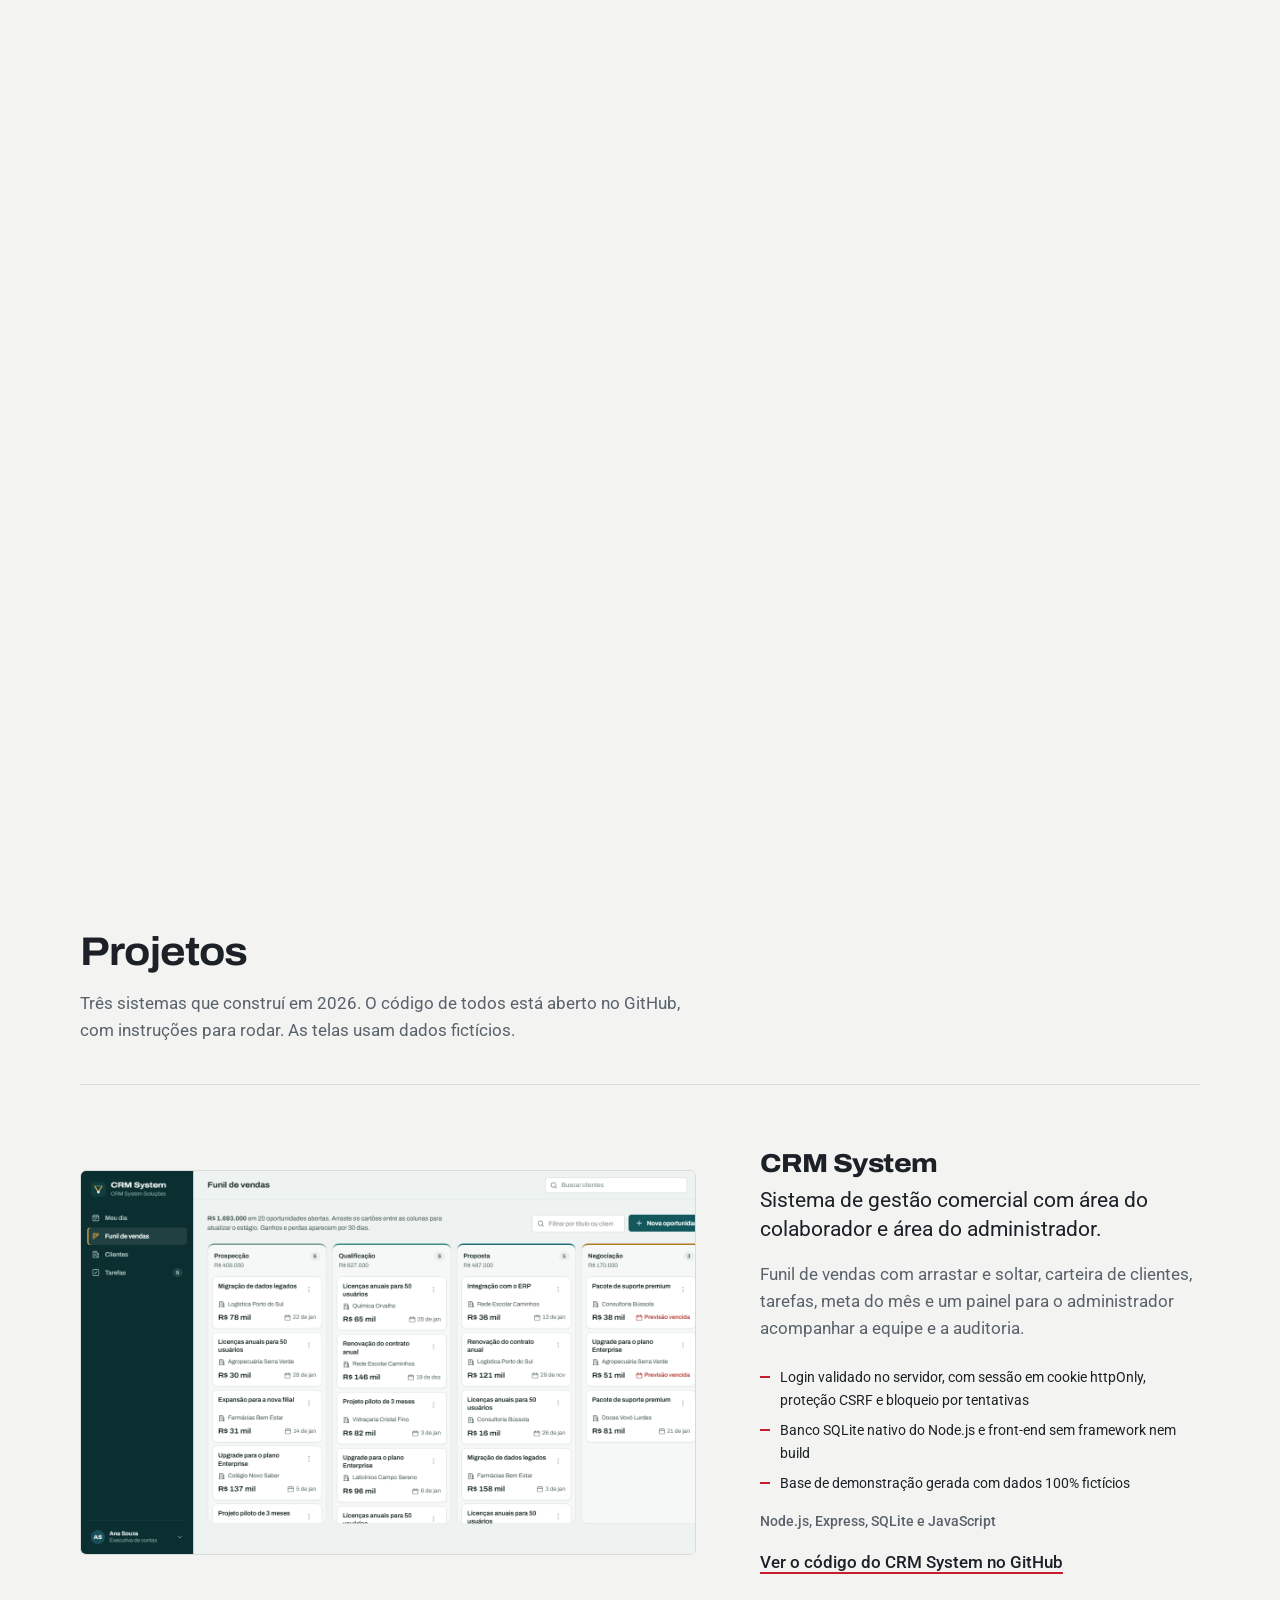
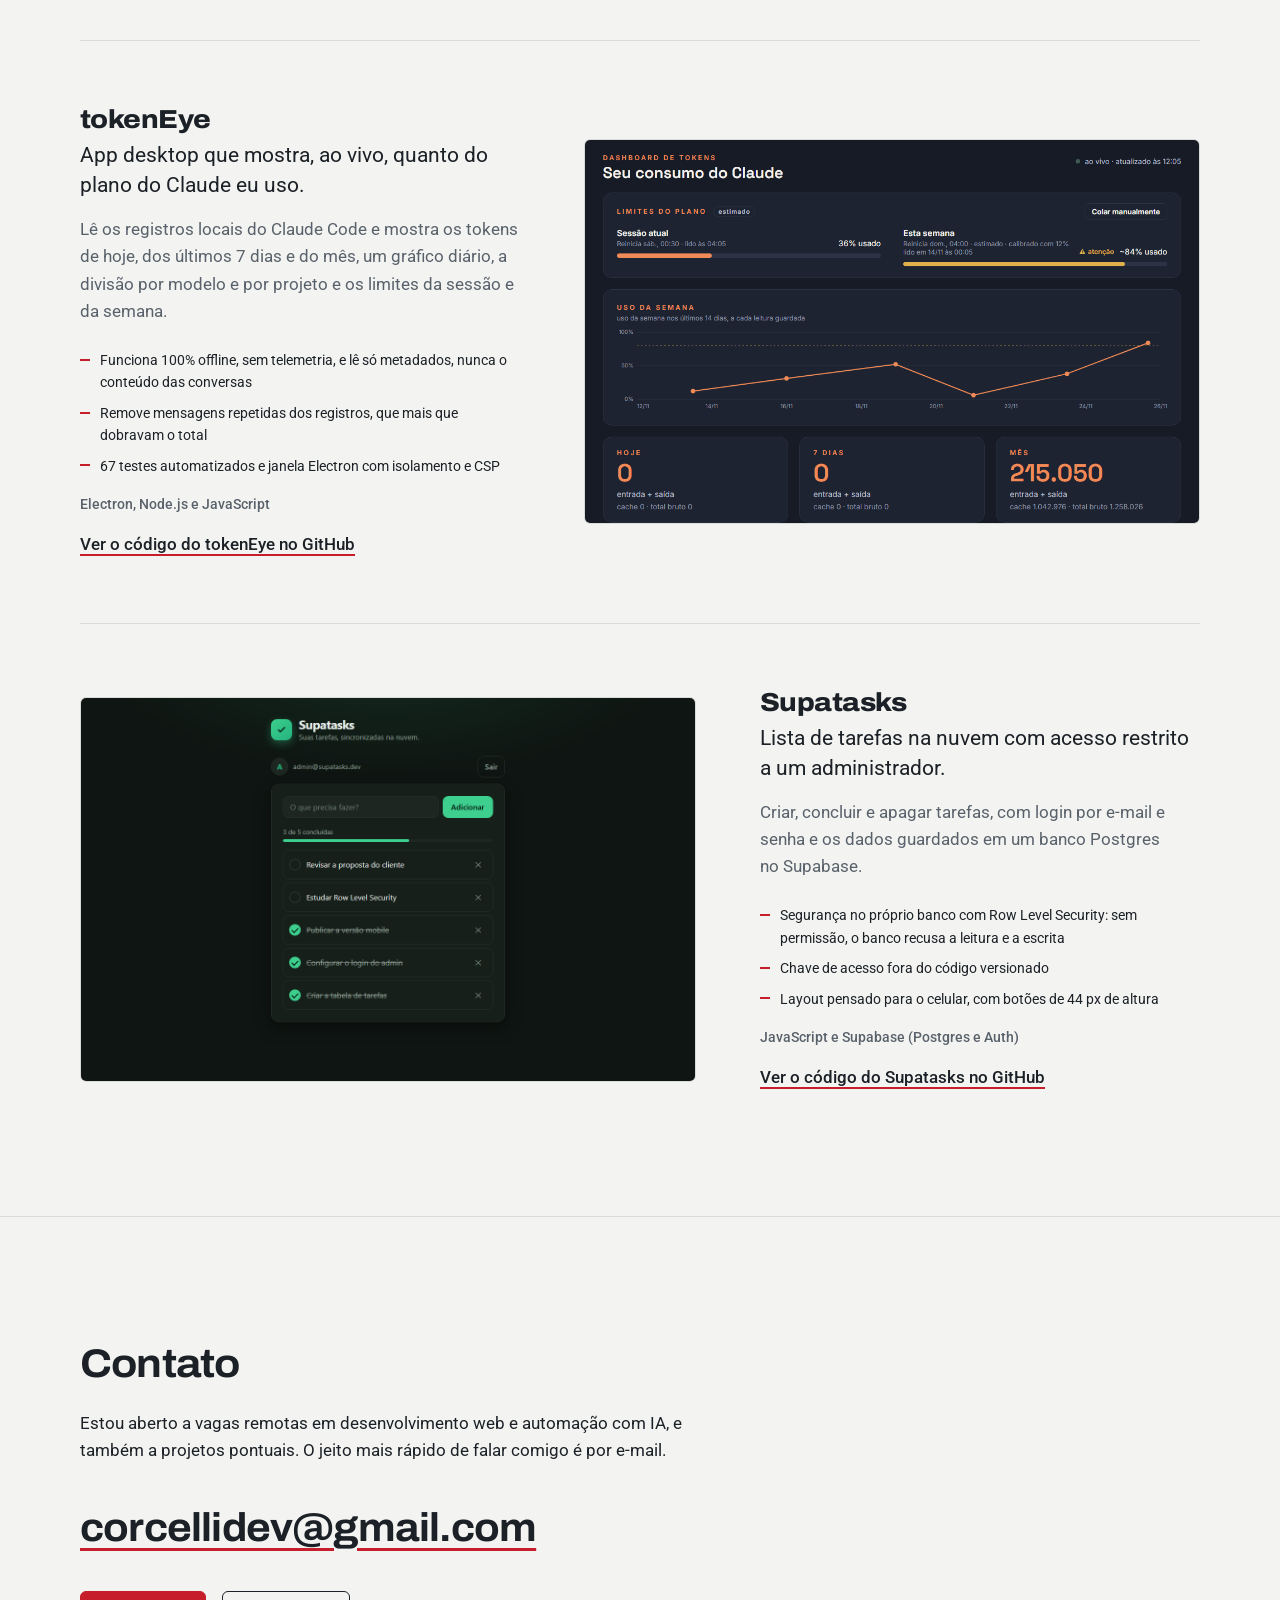
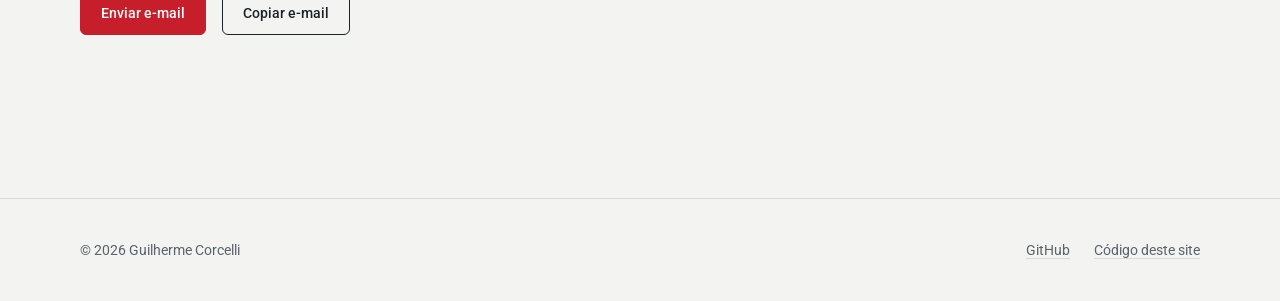
==== commit 54162872: "feat: atualiza o print do tokenEye com a Fase 2 (dados ficticios)" ====
--- a/index.html
+++ b/index.html
@@ -198,9 +198,9 @@
             <figure class="projeto-tela">
               <img
                 src="assets/images/projects/tokeneye.png"
-                alt="Painel do tokenEye com limites do plano, tokens de hoje, da semana e do mês, gráfico por dia e divisão por modelo"
-                width="1084"
-                height="681"
+                alt="Painel do tokenEye com limites do plano, uso da semana, tokens de hoje, da semana e do mês, divisão por modelo e por projeto"
+                width="1100"
+                height="1151"
                 loading="lazy"
               />
             </figure>
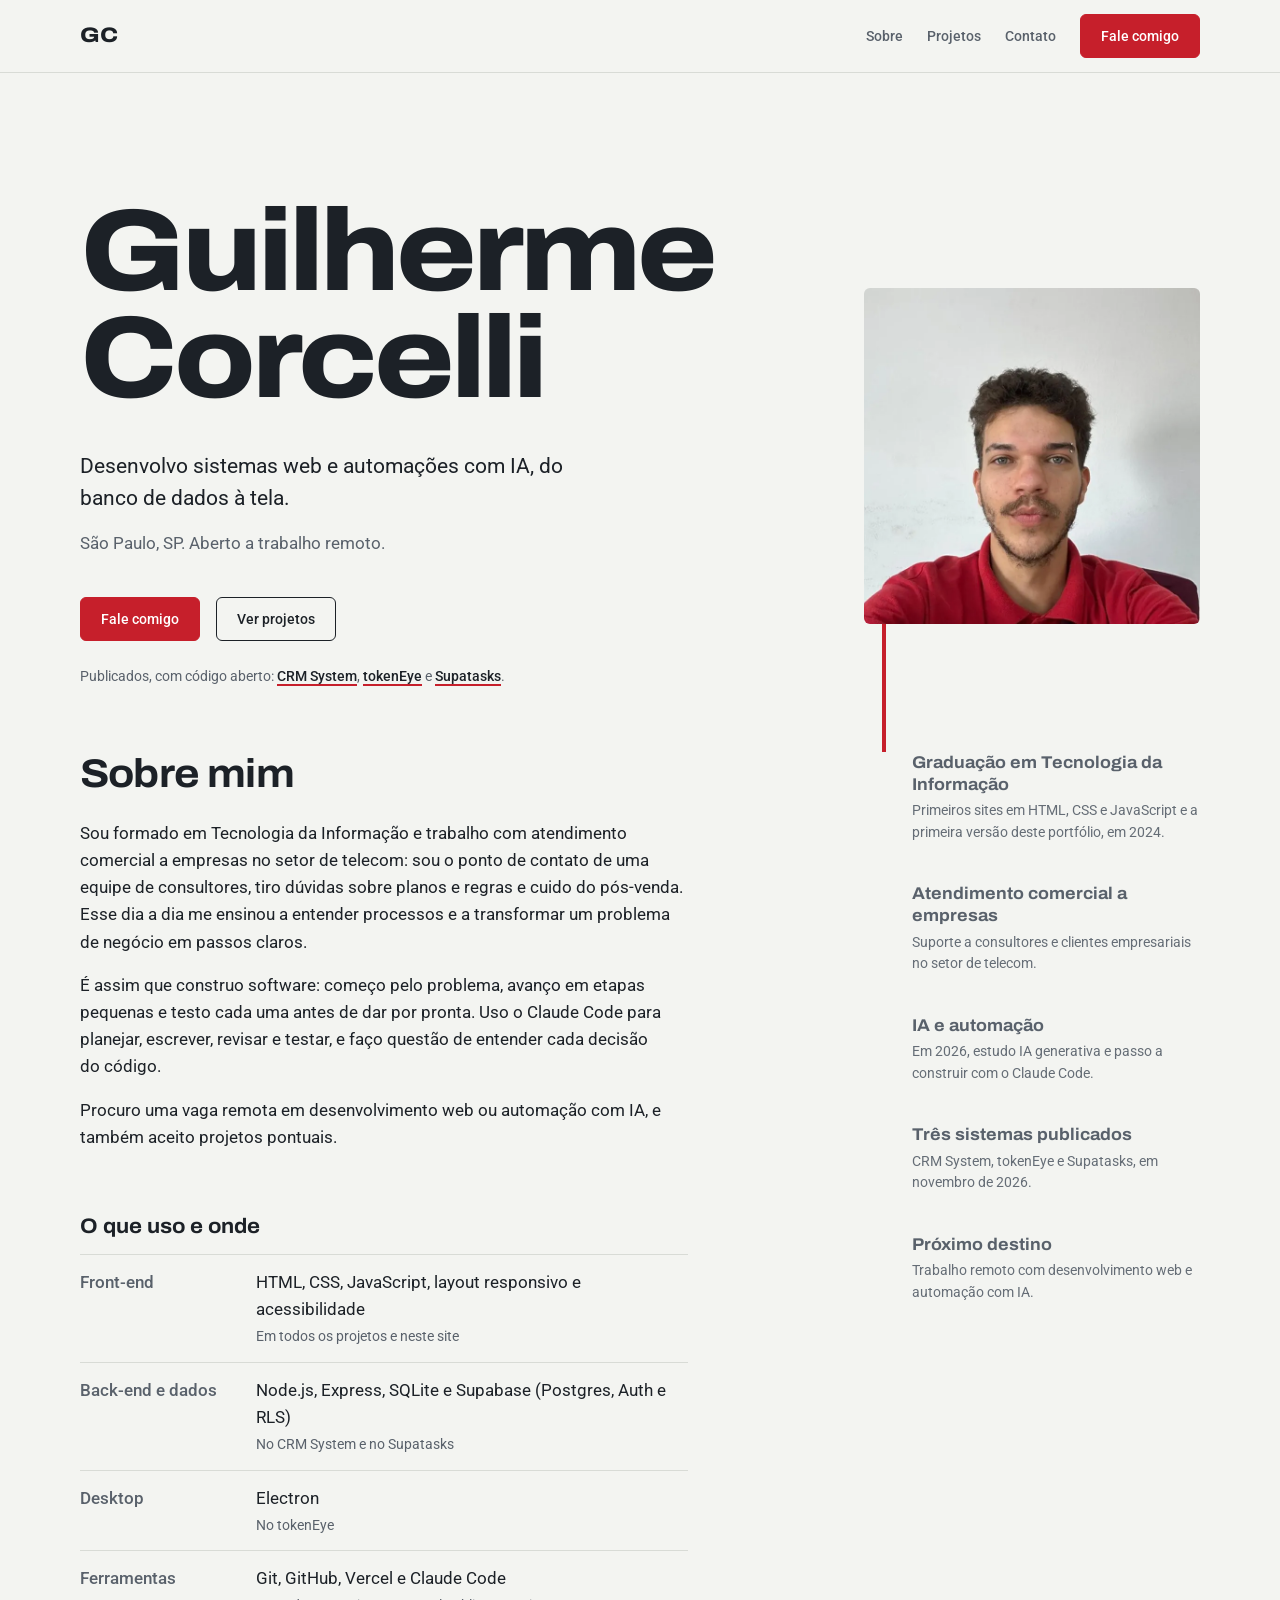
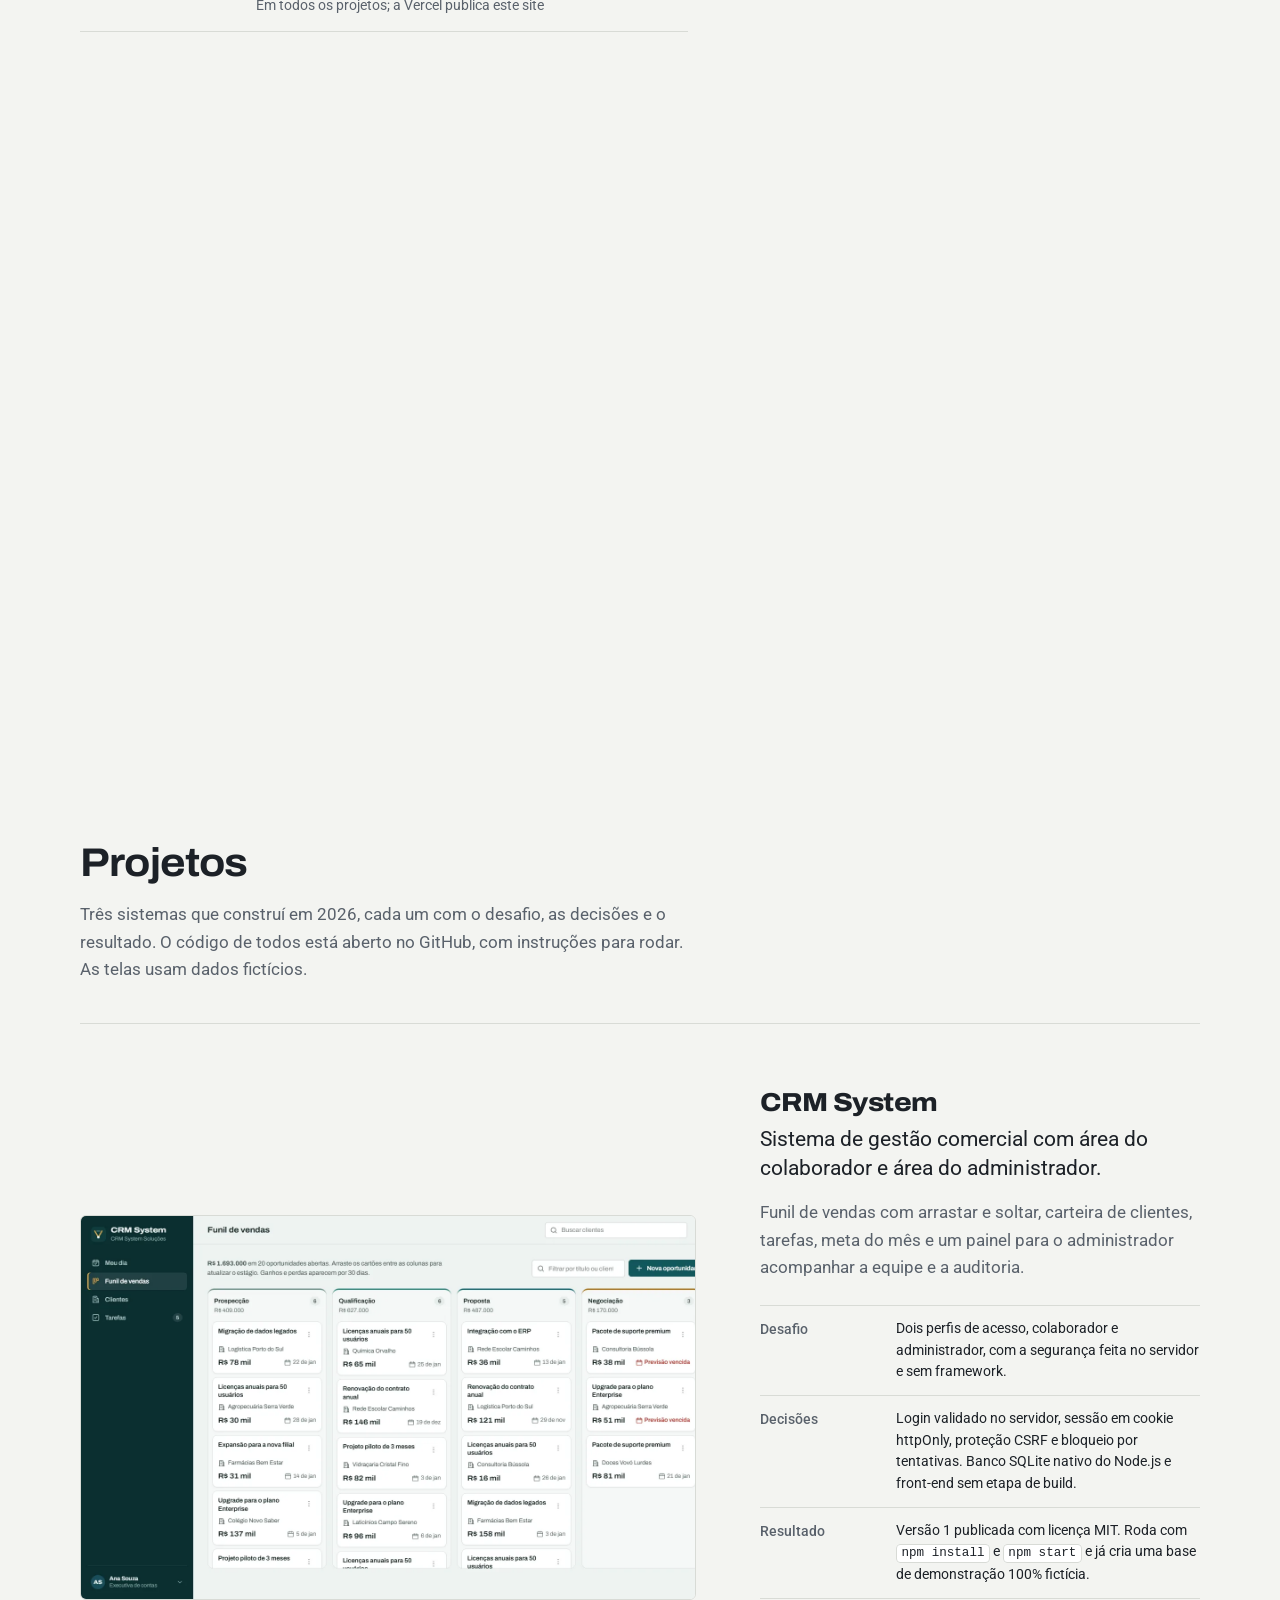
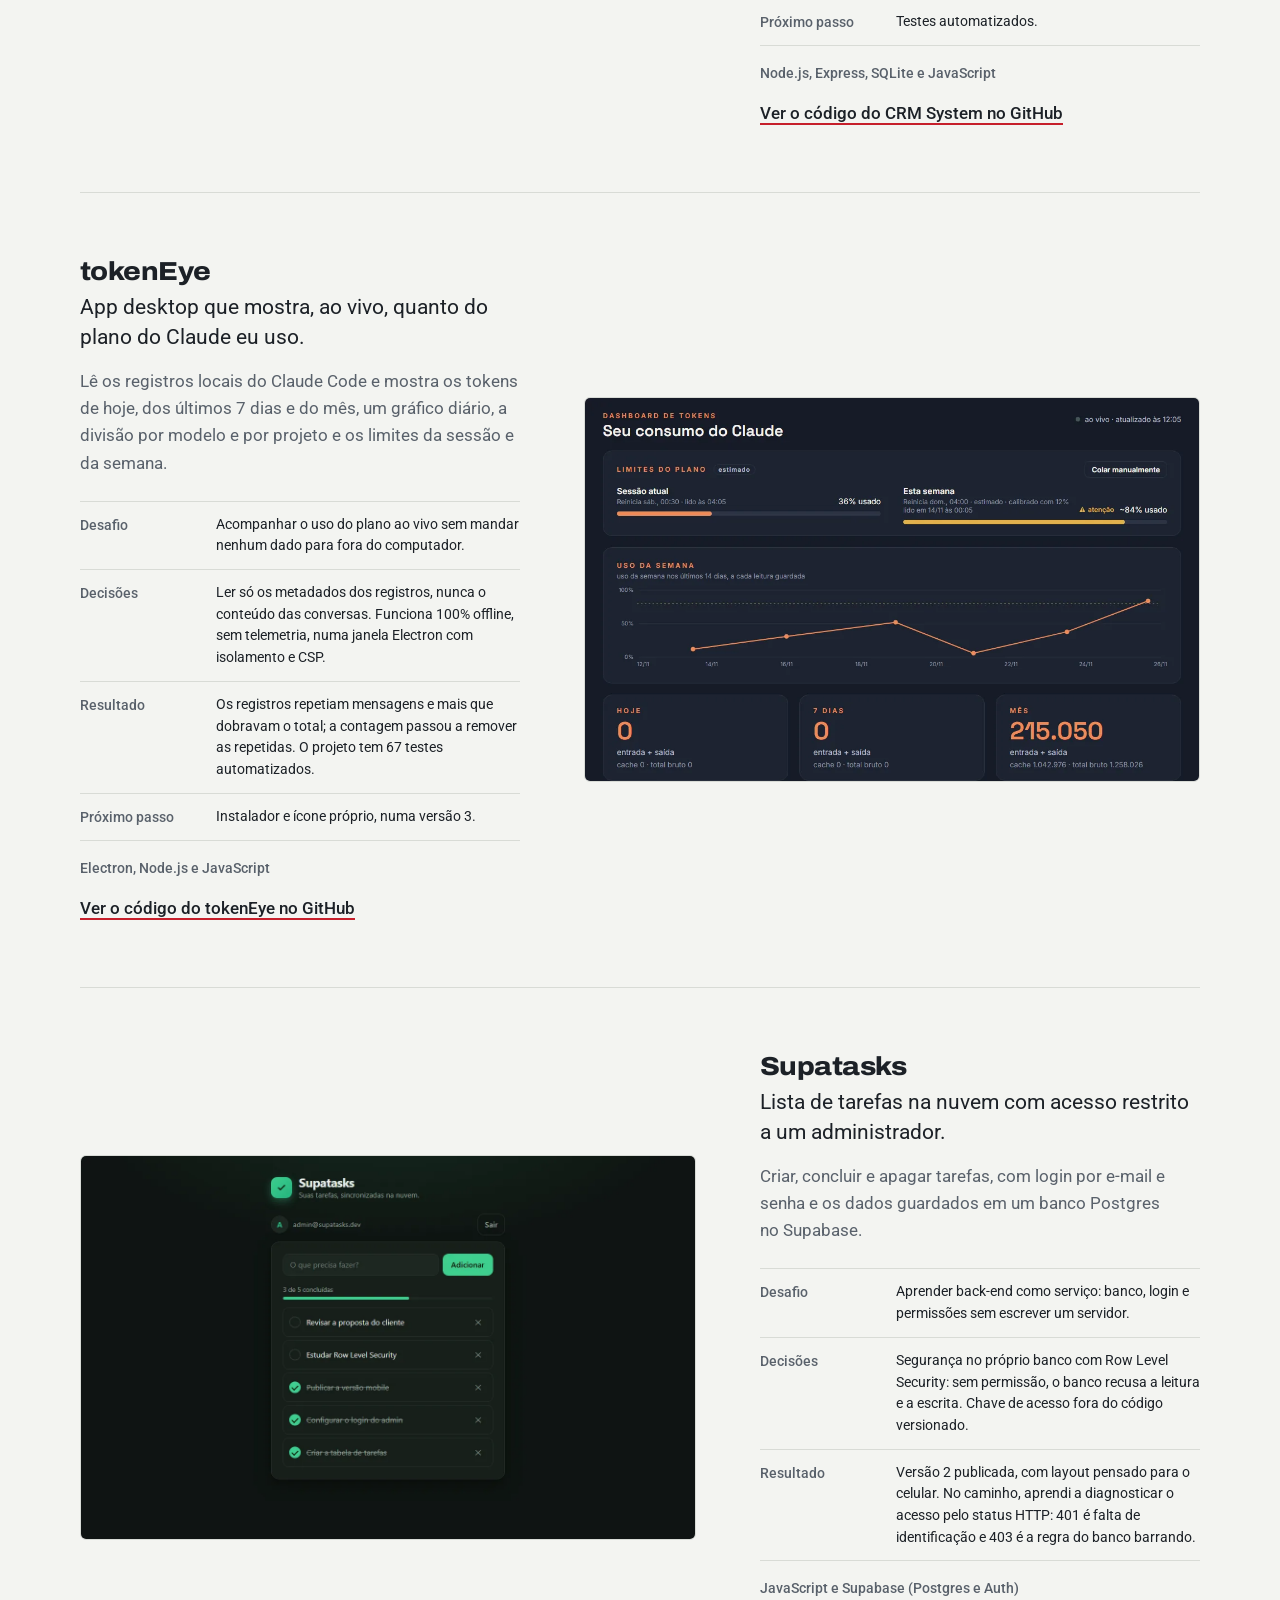
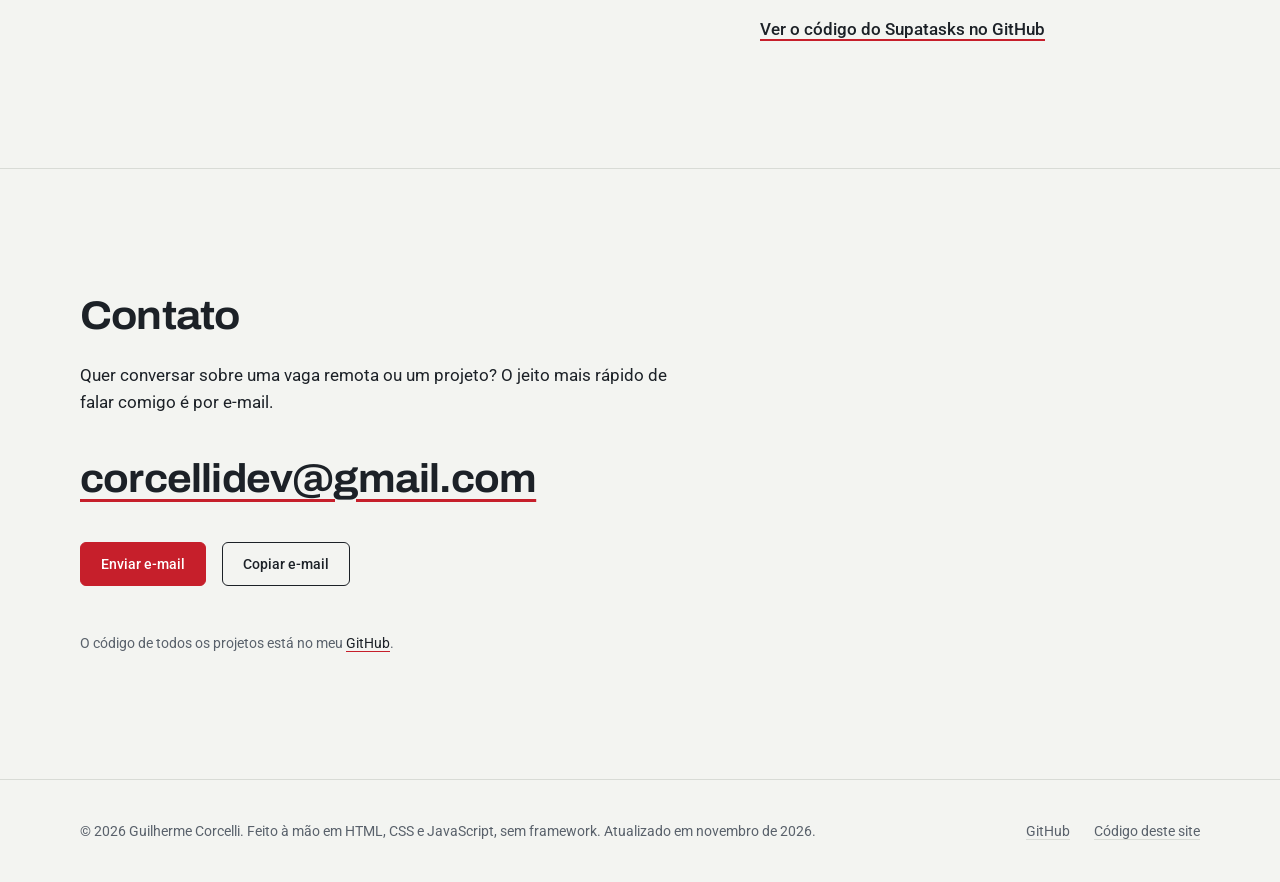
==== commit 7f5195f4: "feat: projetos como estudos de caso, atalho na abertura e menu com secao atual" ====
--- a/index.html
+++ b/index.html
@@ -8,19 +8,61 @@
       name="description"
       content="Portfólio de Guilherme Corcelli: sistemas web e automações com IA, de São Paulo, aberto a trabalho remoto."
     />
+    <link rel="canonical" href="https://corcelliportfolio.vercel.app/" />
     <meta name="theme-color" content="#f3f4f1" media="(prefers-color-scheme: light)" />
     <meta name="theme-color" content="#14181d" media="(prefers-color-scheme: dark)" />
     <link rel="icon" href="assets/icons/favicon.svg" type="image/svg+xml" />
-
-    <!-- Prévia ao compartilhar o link -->
+    <link rel="apple-touch-icon" href="assets/icons/apple-touch-icon.png" />
+
+    <!-- Prévia ao compartilhar o link (WhatsApp, LinkedIn etc.).
+         A imagem precisa de endereço completo para os aplicativos encontrarem. -->
     <meta property="og:type" content="website" />
     <meta property="og:locale" content="pt_BR" />
+    <meta property="og:site_name" content="Guilherme Corcelli" />
+    <meta property="og:url" content="https://corcelliportfolio.vercel.app/" />
     <meta property="og:title" content="Guilherme Corcelli | Desenvolvimento web e automação com IA" />
     <meta
       property="og:description"
       content="Sistemas web e automações com IA, do banco de dados à tela. Projetos: CRM System, tokenEye e Supatasks."
     />
-    <meta name="twitter:card" content="summary" />
+    <meta property="og:image" content="https://corcelliportfolio.vercel.app/assets/images/og-image.png" />
+    <meta property="og:image:width" content="1200" />
+    <meta property="og:image:height" content="630" />
+    <meta
+      property="og:image:alt"
+      content="Guilherme Corcelli, desenvolvimento web e automação com IA, com a foto e a linha vermelha da trajetória"
+    />
+    <meta name="twitter:card" content="summary_large_image" />
+
+    <!-- Dados estruturados: ajudam o Google a entender quem é a pessoa do site -->
+    <script type="application/ld+json">
+      {
+        "@context": "https://schema.org",
+        "@type": "Person",
+        "name": "Guilherme Corcelli",
+        "url": "https://corcelliportfolio.vercel.app/",
+        "image": "https://corcelliportfolio.vercel.app/assets/images/guilherme-corcelli.jpg",
+        "description": "Desenvolvo sistemas web e automações com IA, do banco de dados à tela.",
+        "address": {
+          "@type": "PostalAddress",
+          "addressLocality": "São Paulo",
+          "addressRegion": "SP",
+          "addressCountry": "BR"
+        },
+        "knowsAbout": [
+          "HTML",
+          "CSS",
+          "JavaScript",
+          "Node.js",
+          "Express",
+          "SQLite",
+          "Supabase",
+          "Electron",
+          "Automação com IA"
+        ],
+        "sameAs": ["https://github.com/Corcelliz"]
+      }
+    </script>
 
     <!-- Fontes: Archivo nos títulos, Roboto nos textos -->
     <link rel="preconnect" href="https://fonts.googleapis.com" />
@@ -40,7 +82,7 @@
 
     <header class="topo">
       <div class="container">
-        <a class="marca" href="#conteudo" aria-label="Guilherme Corcelli, início">GC</a>
+        <a class="marca" href="#conteudo" aria-label="Guilherme Corcelli, início" translate="no">GC</a>
         <nav class="menu" aria-label="Principal">
           <ul role="list">
             <li><a href="#sobre">Sobre</a></li>
@@ -65,15 +107,26 @@
               <a class="botao" href="#contato">Fale comigo</a>
               <a class="botao botao--contorno" href="#projetos">Ver projetos</a>
             </div>
+            <!-- Atalho para o trabalho: quem avalia vê os projetos logo na abertura -->
+            <p class="vitrine">
+              Publicados, com código aberto:
+              <a href="#crm-system" translate="no">CRM System</a>,
+              <a href="#tokeneye" translate="no">tokenEye</a> e
+              <a href="#supatasks" translate="no">Supatasks</a>.
+            </p>
           </div>
 
           <figure class="retrato">
-            <img
-              src="assets/images/guilherme-corcelli.jpg"
-              alt="Foto de Guilherme Corcelli"
-              width="720"
-              height="720"
-            />
+            <picture>
+              <source srcset="assets/images/guilherme-corcelli.webp" type="image/webp" />
+              <img
+                src="assets/images/guilherme-corcelli.jpg"
+                alt="Foto de Guilherme Corcelli"
+                width="720"
+                height="720"
+                fetchpriority="high"
+              />
+            </picture>
           </figure>
         </div>
       </section>
@@ -83,38 +136,52 @@
           <div class="sobre-texto">
             <h2 class="secao-titulo" id="sobre-titulo">Sobre mim</h2>
             <p>
-              Sou formado em Tecnologia da Informação e moro em São Paulo. Hoje trabalho
-              com atendimento comercial a empresas no setor de telecom: sou o ponto de
-              contato de uma equipe de consultores, tiro dúvidas sobre planos e regras e
-              cuido do pós-venda.
+              Sou formado em Tecnologia da Informação e trabalho com atendimento comercial
+              a empresas no setor de telecom: sou o ponto de contato de uma equipe de
+              consultores, tiro dúvidas sobre planos e regras e cuido do pós-venda. Esse
+              dia a dia me ensinou a entender processos e a transformar um problema de
+              negócio em passos claros.
             </p>
             <p>
-              Esse dia a dia me ensinou a entender processos e a transformar um problema de
-              negócio em passos claros. É assim que construo software: começo pelo
-              problema, avanço em etapas pequenas e testo cada uma antes de dar por pronta.
+              É assim que construo software: começo pelo problema, avanço em etapas
+              pequenas e testo cada uma antes de dar por pronta. Uso o
+              <span translate="no">Claude Code</span> para planejar, escrever, revisar e
+              testar, e faço questão de entender cada decisão do código.
             </p>
             <p>
-              Trabalho com IA no fluxo de desenvolvimento. Uso o Claude Code para planejar,
-              escrever, revisar e testar, e faço questão de entender cada decisão do código.
-            </p>
-
-            <h3 class="sub-titulo">O que uso no dia a dia</h3>
+              Procuro uma vaga remota em desenvolvimento web ou automação com IA, e também
+              aceito projetos pontuais.
+            </p>
+
+            <h3 class="sub-titulo">O que uso e onde</h3>
             <dl class="ferramentas">
               <div>
                 <dt>Front-end</dt>
-                <dd>HTML, CSS, JavaScript, layout responsivo e acessibilidade</dd>
+                <dd>
+                  HTML, CSS, JavaScript, layout responsivo e acessibilidade
+                  <span class="uso">Em todos os projetos e neste site</span>
+                </dd>
               </div>
               <div>
                 <dt>Back-end e dados</dt>
-                <dd>Node.js, Express, SQLite e Supabase (Postgres, Auth e RLS)</dd>
+                <dd>
+                  Node.js, Express, SQLite e Supabase (Postgres, Auth e RLS)
+                  <span class="uso">No CRM System e no Supatasks</span>
+                </dd>
               </div>
               <div>
                 <dt>Desktop</dt>
-                <dd>Electron</dd>
+                <dd>
+                  Electron
+                  <span class="uso">No tokenEye</span>
+                </dd>
               </div>
               <div>
                 <dt>Ferramentas</dt>
-                <dd>Git, GitHub, Vercel e Claude Code</dd>
+                <dd>
+                  Git, GitHub, Vercel e <span translate="no">Claude Code</span>
+                  <span class="uso">Em todos os projetos; a Vercel publica este site</span>
+                </dd>
               </div>
             </dl>
           </div>
@@ -135,7 +202,10 @@
               </li>
               <li class="estacao" style="--i: 2">
                 <strong>IA e automação</strong>
-                <p>Em 2026, estudo IA generativa e passo a construir com o Claude Code.</p>
+                <p>
+                  Em 2026, estudo IA generativa e passo a construir com o
+                  <span translate="no">Claude Code</span>.
+                </p>
               </li>
               <li class="estacao" style="--i: 3">
                 <strong>Três sistemas publicados</strong>
@@ -155,23 +225,28 @@
           <header class="secao-topo">
             <h2 class="secao-titulo" id="projetos-titulo">Projetos</h2>
             <p>
-              Três sistemas que construí em 2026. O código de todos está aberto no GitHub,
-              com instruções para rodar. As telas usam dados fictícios.
+              Três sistemas que construí em 2026, cada um com o desafio, as decisões e o
+              resultado. O código de todos está aberto no GitHub, com instruções para
+              rodar. As telas usam dados fictícios.
             </p>
           </header>
 
-          <article class="projeto" aria-labelledby="projeto-crm">
+          <article class="projeto" id="crm-system" aria-labelledby="projeto-crm">
             <figure class="projeto-tela">
-              <img
-                src="assets/images/projects/crm-system.png"
-                alt="Funil de vendas do CRM System, com oportunidades organizadas em colunas por estágio"
-                width="1440"
-                height="860"
-                loading="lazy"
-              />
+              <picture>
+                <source srcset="assets/images/projects/crm-system.webp" type="image/webp" />
+                <img
+                  src="assets/images/projects/crm-system.png"
+                  alt="Funil de vendas do CRM System, com oportunidades organizadas em colunas por estágio"
+                  width="1440"
+                  height="860"
+                  loading="lazy"
+                  decoding="async"
+                />
+              </picture>
             </figure>
             <div class="projeto-texto">
-              <h3 id="projeto-crm">CRM System</h3>
+              <h3 id="projeto-crm" translate="no">CRM System</h3>
               <p class="projeto-resumo">
                 Sistema de gestão comercial com área do colaborador e área do administrador.
               </p>
@@ -179,14 +254,34 @@
                 Funil de vendas com arrastar e soltar, carteira de clientes, tarefas, meta do
                 mês e um painel para o administrador acompanhar a equipe e a auditoria.
               </p>
-              <ul class="destaques" role="list">
-                <li>
-                  Login validado no servidor, com sessão em cookie httpOnly, proteção CSRF e
-                  bloqueio por tentativas
-                </li>
-                <li>Banco SQLite nativo do Node.js e front-end sem framework nem build</li>
-                <li>Base de demonstração gerada com dados 100% fictícios</li>
-              </ul>
+              <dl class="caso">
+                <div>
+                  <dt>Desafio</dt>
+                  <dd>
+                    Dois perfis de acesso, colaborador e administrador, com a segurança feita
+                    no servidor e sem framework.
+                  </dd>
+                </div>
+                <div>
+                  <dt>Decisões</dt>
+                  <dd>
+                    Login validado no servidor, sessão em cookie httpOnly, proteção CSRF e
+                    bloqueio por tentativas. Banco SQLite nativo do Node.js e front-end sem
+                    etapa de build.
+                  </dd>
+                </div>
+                <div>
+                  <dt>Resultado</dt>
+                  <dd>
+                    Versão 1 publicada com licença MIT. Roda com <code>npm install</code> e
+                    <code>npm start</code> e já cria uma base de demonstração 100% fictícia.
+                  </dd>
+                </div>
+                <div>
+                  <dt>Próximo passo</dt>
+                  <dd>Testes automatizados.</dd>
+                </div>
+              </dl>
               <p class="stack">Node.js, Express, SQLite e JavaScript</p>
               <a class="link-projeto" href="https://github.com/Corcelliz/crm-system">
                 Ver o código do CRM System no GitHub
@@ -194,34 +289,57 @@
             </div>
           </article>
 
-          <article class="projeto" aria-labelledby="projeto-tokeneye">
+          <article class="projeto" id="tokeneye" aria-labelledby="projeto-tokeneye">
             <figure class="projeto-tela">
-              <img
-                src="assets/images/projects/tokeneye.png"
-                alt="Painel do tokenEye com limites do plano, uso da semana, tokens de hoje, da semana e do mês, divisão por modelo e por projeto"
-                width="1100"
-                height="1151"
-                loading="lazy"
-              />
+              <picture>
+                <source srcset="assets/images/projects/tokeneye.webp" type="image/webp" />
+                <img
+                  src="assets/images/projects/tokeneye.png"
+                  alt="Painel do tokenEye com limites do plano, uso da semana, tokens de hoje, da semana e do mês, divisão por modelo e por projeto"
+                  width="1100"
+                  height="1151"
+                  loading="lazy"
+                  decoding="async"
+                />
+              </picture>
             </figure>
             <div class="projeto-texto">
-              <h3 id="projeto-tokeneye">tokenEye</h3>
+              <h3 id="projeto-tokeneye" translate="no">tokenEye</h3>
               <p class="projeto-resumo">
                 App desktop que mostra, ao vivo, quanto do plano do Claude eu uso.
               </p>
               <p>
-                Lê os registros locais do Claude Code e mostra os tokens de hoje, dos
-                últimos 7 dias e do mês, um gráfico diário, a divisão por modelo e por
-                projeto e os limites da sessão e da semana.
-              </p>
-              <ul class="destaques" role="list">
-                <li>
-                  Funciona 100% offline, sem telemetria, e lê só metadados, nunca o conteúdo
-                  das conversas
-                </li>
-                <li>Remove mensagens repetidas dos registros, que mais que dobravam o total</li>
-                <li>67 testes automatizados e janela Electron com isolamento e CSP</li>
-              </ul>
+                Lê os registros locais do <span translate="no">Claude Code</span> e mostra os
+                tokens de hoje, dos últimos 7 dias e do mês, um gráfico diário, a divisão por
+                modelo e por projeto e os limites da sessão e da semana.
+              </p>
+              <dl class="caso">
+                <div>
+                  <dt>Desafio</dt>
+                  <dd>
+                    Acompanhar o uso do plano ao vivo sem mandar nenhum dado para fora do
+                    computador.
+                  </dd>
+                </div>
+                <div>
+                  <dt>Decisões</dt>
+                  <dd>
+                    Ler só os metadados dos registros, nunca o conteúdo das conversas. Funciona
+                    100% offline, sem telemetria, numa janela Electron com isolamento e CSP.
+                  </dd>
+                </div>
+                <div>
+                  <dt>Resultado</dt>
+                  <dd>
+                    Os registros repetiam mensagens e mais que dobravam o total; a contagem
+                    passou a remover as repetidas. O projeto tem 67 testes automatizados.
+                  </dd>
+                </div>
+                <div>
+                  <dt>Próximo passo</dt>
+                  <dd>Instalador e ícone próprio, numa versão 3.</dd>
+                </div>
+              </dl>
               <p class="stack">Electron, Node.js e JavaScript</p>
               <a class="link-projeto" href="https://github.com/Corcelliz/tokenEye">
                 Ver o código do tokenEye no GitHub
@@ -229,18 +347,22 @@
             </div>
           </article>
 
-          <article class="projeto" aria-labelledby="projeto-supatasks">
+          <article class="projeto" id="supatasks" aria-labelledby="projeto-supatasks">
             <figure class="projeto-tela">
-              <img
-                src="assets/images/projects/supatasks.png"
-                alt="Lista de tarefas do Supatasks com cinco tarefas, três delas concluídas"
-                width="1280"
-                height="800"
-                loading="lazy"
-              />
+              <picture>
+                <source srcset="assets/images/projects/supatasks.webp" type="image/webp" />
+                <img
+                  src="assets/images/projects/supatasks.png"
+                  alt="Lista de tarefas do Supatasks com cinco tarefas, três delas concluídas"
+                  width="1280"
+                  height="800"
+                  loading="lazy"
+                  decoding="async"
+                />
+              </picture>
             </figure>
             <div class="projeto-texto">
-              <h3 id="projeto-supatasks">Supatasks</h3>
+              <h3 id="projeto-supatasks" translate="no">Supatasks</h3>
               <p class="projeto-resumo">
                 Lista de tarefas na nuvem com acesso restrito a um administrador.
               </p>
@@ -248,14 +370,30 @@
                 Criar, concluir e apagar tarefas, com login por e-mail e senha e os dados
                 guardados em um banco Postgres no Supabase.
               </p>
-              <ul class="destaques" role="list">
-                <li>
-                  Segurança no próprio banco com Row Level Security: sem permissão, o banco
-                  recusa a leitura e a escrita
-                </li>
-                <li>Chave de acesso fora do código versionado</li>
-                <li>Layout pensado para o celular, com botões de 44 px de altura</li>
-              </ul>
+              <dl class="caso">
+                <div>
+                  <dt>Desafio</dt>
+                  <dd>
+                    Aprender back-end como serviço: banco, login e permissões sem escrever um
+                    servidor.
+                  </dd>
+                </div>
+                <div>
+                  <dt>Decisões</dt>
+                  <dd>
+                    Segurança no próprio banco com Row Level Security: sem permissão, o banco
+                    recusa a leitura e a escrita. Chave de acesso fora do código versionado.
+                  </dd>
+                </div>
+                <div>
+                  <dt>Resultado</dt>
+                  <dd>
+                    Versão 2 publicada, com layout pensado para o celular. No caminho, aprendi
+                    a diagnosticar o acesso pelo status HTTP: 401 é falta de identificação e
+                    403 é a regra do banco barrando.
+                  </dd>
+                </div>
+              </dl>
               <p class="stack">JavaScript e Supabase (Postgres e Auth)</p>
               <a class="link-projeto" href="https://github.com/Corcelliz/supatasks">
                 Ver o código do Supatasks no GitHub
@@ -269,8 +407,8 @@
         <div class="container">
           <h2 class="secao-titulo" id="contato-titulo">Contato</h2>
           <p>
-            Estou aberto a vagas remotas em desenvolvimento web e automação com IA, e
-            também a projetos pontuais. O jeito mais rápido de falar comigo é por e-mail.
+            Quer conversar sobre uma vaga remota ou um projeto? O jeito mais rápido de falar
+            comigo é por e-mail.
           </p>
           <a class="email" href="mailto:corcellidev@gmail.com">corcellidev@gmail.com</a>
           <div class="acoes">
@@ -288,13 +426,20 @@
             </button>
           </div>
           <p class="aviso" role="status" aria-live="polite"></p>
+          <p class="contato-extra">
+            O código de todos os projetos está no meu
+            <a href="https://github.com/Corcelliz">GitHub</a>.
+          </p>
         </div>
       </section>
     </main>
 
     <footer class="rodape">
       <div class="container">
-        <p>© 2026 Guilherme Corcelli</p>
+        <p>
+          © 2026 Guilherme Corcelli. Feito à mão em HTML, CSS e JavaScript, sem framework.
+          Atualizado em novembro de 2026.
+        </p>
         <ul role="list">
           <li><a href="https://github.com/Corcelliz">GitHub</a></li>
           <li><a href="https://github.com/Corcelliz/corcelli-dev">Código deste site</a></li>
--- a/css/base.css
+++ b/css/base.css
@@ -9,6 +9,7 @@
   --superficie: #ffffff;   /* fundos elevados, como a moldura dos prints */
   --tinta: #1c2127;        /* texto principal, grafite */
   --tinta-suave: #59616b;  /* texto de apoio */
+  --apagado: #656d76;      /* texto ainda não alcançado na trajetória (contraste 4,5:1) */
   --fio: #d8dbd6;          /* bordas e divisórias */
   --sinal: #c61f2b;        /* vermelho da linha: traços, links e foco */
   --sinal-fundo: #c61f2b;  /* fundo do botão principal */
@@ -48,6 +49,7 @@
     --superficie: #1c2128;
     --tinta: #eceeea;
     --tinta-suave: #a3aab3;
+    --apagado: #868d96;
     --fio: #2e343c;
     --sinal: #ff6b70;      /* mais claro para manter o contraste no fundo escuro */
     --sinal-fundo: #c61f2b;
@@ -109,6 +111,28 @@
   color: inherit;
 }
 
+/* Toque no celular: sem atraso de clique duplo e com um retorno discreto */
+a,
+button {
+  touch-action: manipulation;
+  -webkit-tap-highlight-color: rgb(198 31 43 / 0.15);
+}
+
+picture {
+  display: block;
+}
+
+/* Trechos de código no texto, como npm start */
+code {
+  padding: 0.1em 0.35em;
+  border: 1px solid var(--fio);
+  border-radius: 4px;
+  background: var(--superficie);
+  font-family: ui-monospace, "Cascadia Code", Consolas, monospace;
+  font-size: 0.9em;
+  white-space: nowrap;
+}
+
 ul[role="list"],
 ol[role="list"] {
   list-style: none;
--- a/css/layout.css
+++ b/css/layout.css
@@ -75,6 +75,15 @@
   color: var(--tinta);
 }
 
+/* Seção em que a pessoa está agora (marcada pelo js/main.js) */
+.menu a[aria-current="true"] {
+  color: var(--tinta);
+  text-decoration: underline;
+  text-decoration-color: var(--sinal);
+  text-decoration-thickness: 2px;
+  text-underline-offset: 6px;
+}
+
 /* ---------- Abertura ---------- */
 
 .abertura .container {
@@ -114,6 +123,26 @@
   flex-wrap: wrap;
   gap: var(--e-2);
   margin-top: var(--e-4);
+}
+
+/* Atalho para os projetos logo na abertura */
+.vitrine {
+  max-width: 34rem;
+  margin-top: var(--e-3);
+  color: var(--tinta-suave);
+  font-size: var(--t-0);
+}
+
+.vitrine a {
+  color: var(--tinta);
+  font-weight: 500;
+  text-decoration-color: var(--sinal);
+  text-decoration-thickness: 2px;
+  text-underline-offset: 3px;
+}
+
+.vitrine a:hover {
+  color: var(--sinal);
 }
 
 /* A foto fica no trilho; abaixo dela começa a linha vermelha,
@@ -203,9 +232,21 @@
   border-top: 1px solid var(--fio);
 }
 
-.contato .container > p:not(.aviso) {
+.contato .container > p:not(.aviso, .contato-extra) {
   max-width: 38rem;
   margin-top: var(--e-3);
+}
+
+.contato-extra {
+  margin-top: var(--e-1);
+  color: var(--tinta-suave);
+  font-size: var(--t-0);
+}
+
+.contato-extra a {
+  color: var(--tinta);
+  text-decoration-color: var(--sinal);
+  text-underline-offset: 3px;
 }
 
 /* ---------- Rodapé ---------- */
@@ -261,7 +302,7 @@
 /* Em telas altas o texto também fica fixo, e a cena toda "descansa" na tela */
 @media (min-width: 52rem) and (min-height: 54rem) {
   .sobre .container {
-    min-height: 175vh;
+    min-height: 160vh;
   }
 
   .sobre-texto {
@@ -325,3 +366,11 @@
     gap: var(--e-2);
   }
 }
+
+/* ---------- Página 404 ---------- */
+
+.nao-encontrada p {
+  max-width: 34rem;
+  margin-top: var(--e-3);
+  color: var(--tinta-suave);
+}
--- a/css/components.css
+++ b/css/components.css
@@ -88,6 +88,14 @@
   font-weight: 500;
 }
 
+/* Onde cada ferramenta foi usada: dá contexto no lugar de uma lista solta */
+.ferramentas .uso {
+  display: block;
+  margin-top: 0.125rem;
+  color: var(--tinta-suave);
+  font-size: var(--t-0);
+}
+
 @media (max-width: 34rem) {
   .ferramentas > div {
     grid-template-columns: 1fr;
@@ -212,15 +220,19 @@
   background: var(--sinal);
 }
 
-/* Estações ainda não alcançadas ficam mais apagadas */
+/* Estações ainda não alcançadas ficam mais apagadas, mas continuam legíveis
+   (as duas cores passam do contraste mínimo de 4,5:1) */
 .anima .estacao strong,
 .anima .estacao p {
-  transition: opacity 0.3s ease-out;
-}
-
-.anima .estacao:not(.ativa) strong,
+  transition: color 0.3s ease-out;
+}
+
+.anima .estacao:not(.ativa) strong {
+  color: var(--tinta-suave);
+}
+
 .anima .estacao:not(.ativa) p {
-  opacity: 0.55;
+  color: var(--apagado);
 }
 
 /* A ponta que sai da foto some assim que a trajetória se solta da página */
@@ -283,27 +295,37 @@
   color: var(--tinta-suave);
 }
 
-.destaques {
+/* Estudo de caso de cada projeto: desafio, decisões, resultado e próximo passo.
+   Mesma linguagem da lista de ferramentas: rótulo em cinza e fio fino. */
+.caso {
   margin-top: var(--e-3);
+  border-top: 1px solid var(--fio);
+  font-size: var(--t-0);
+}
+
+.caso > div {
   display: grid;
-  gap: var(--e-1);
-  font-size: var(--t-0);
-}
-
-/* Marcador: um traço curto da mesma cor da linha da trajetória */
-.destaques li {
-  position: relative;
-  padding-left: 1.25rem;
-}
-
-.destaques li::before {
-  content: "";
-  position: absolute;
-  left: 0;
-  top: 0.7em;
-  width: 0.625rem;
-  height: 2px;
-  background: var(--sinal);
+  grid-template-columns: 7.5rem minmax(0, 1fr);
+  gap: var(--e-2);
+  padding-block: 0.75rem;
+  border-bottom: 1px solid var(--fio);
+}
+
+.caso dt {
+  color: var(--tinta-suave);
+  font-weight: 500;
+}
+
+.caso dd {
+  line-height: 1.55;
+}
+
+/* Na coluna estreita (notebook pequeno) e no celular, o rótulo vai para cima */
+@media (max-width: 70rem) and (min-width: 52rem), (max-width: 34rem) {
+  .caso > div {
+    grid-template-columns: 1fr;
+    gap: 0.125rem;
+  }
 }
 
 .projeto-texto > .stack {
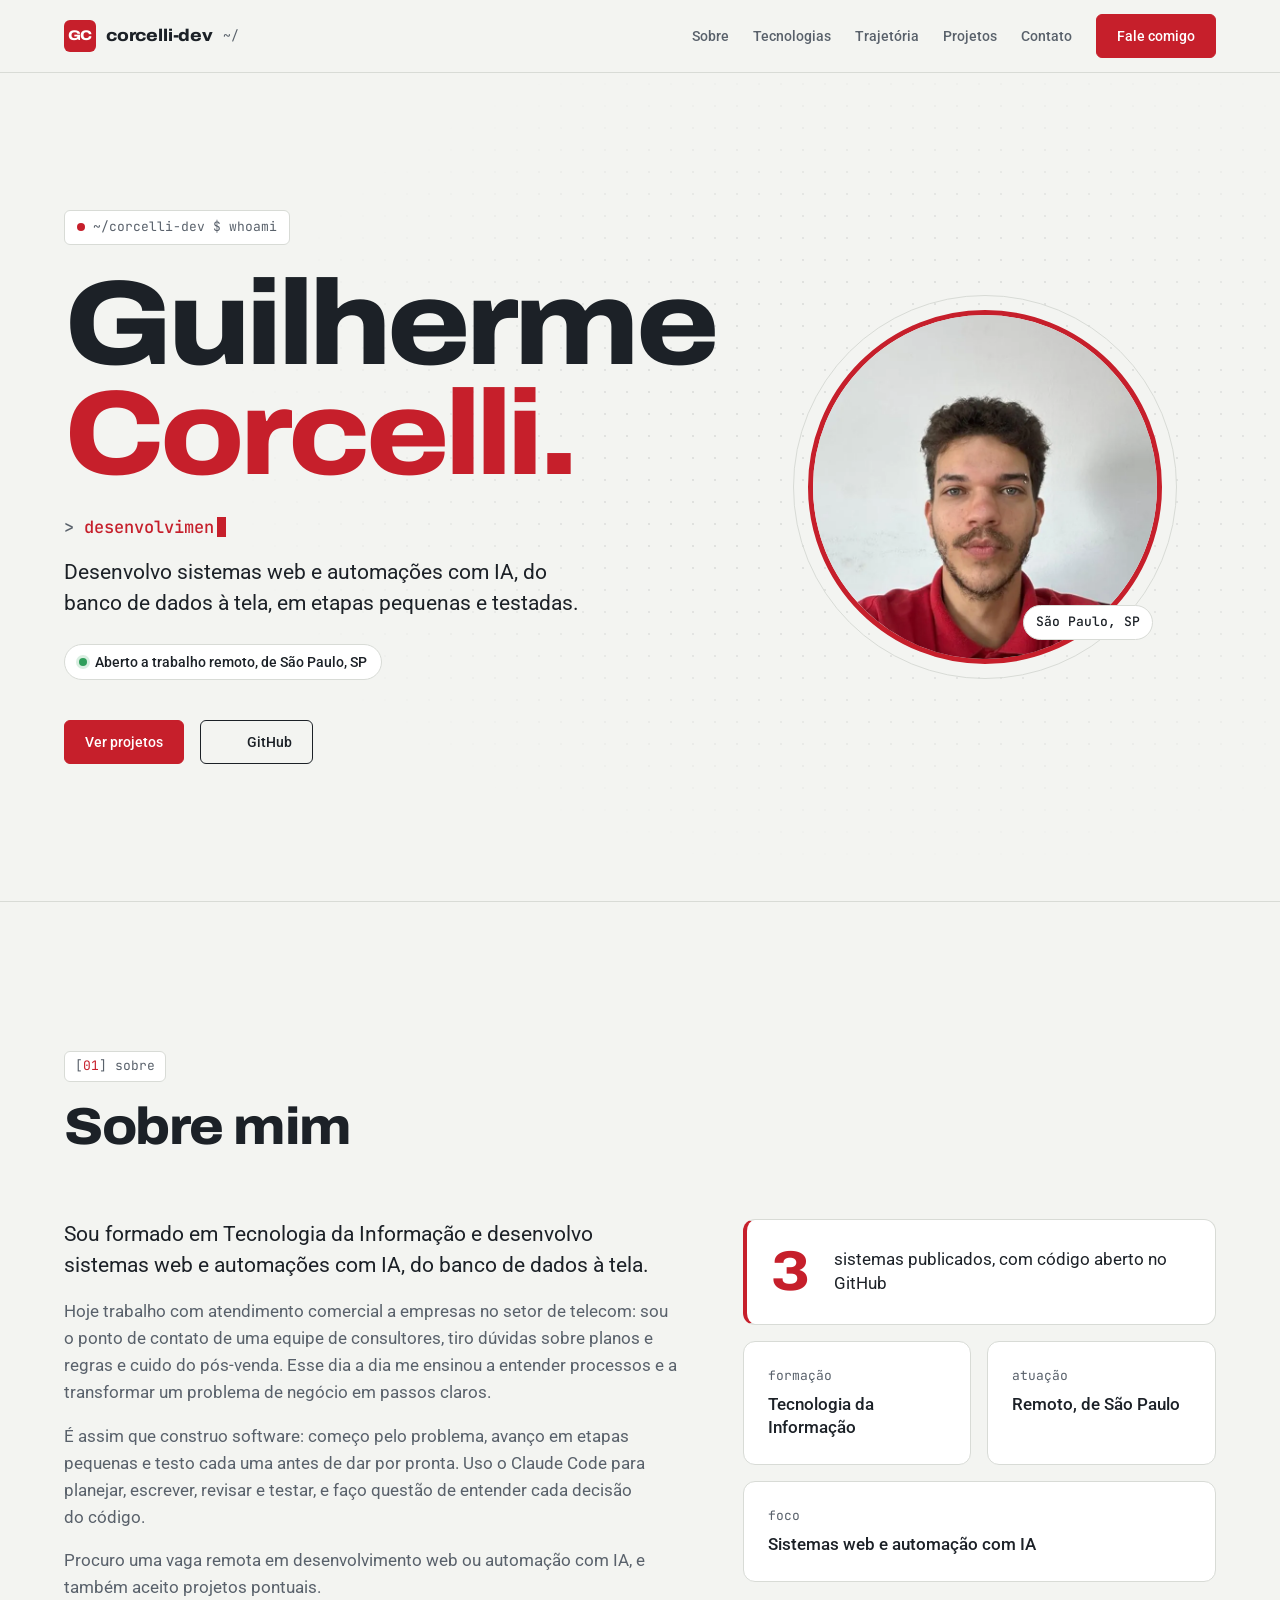
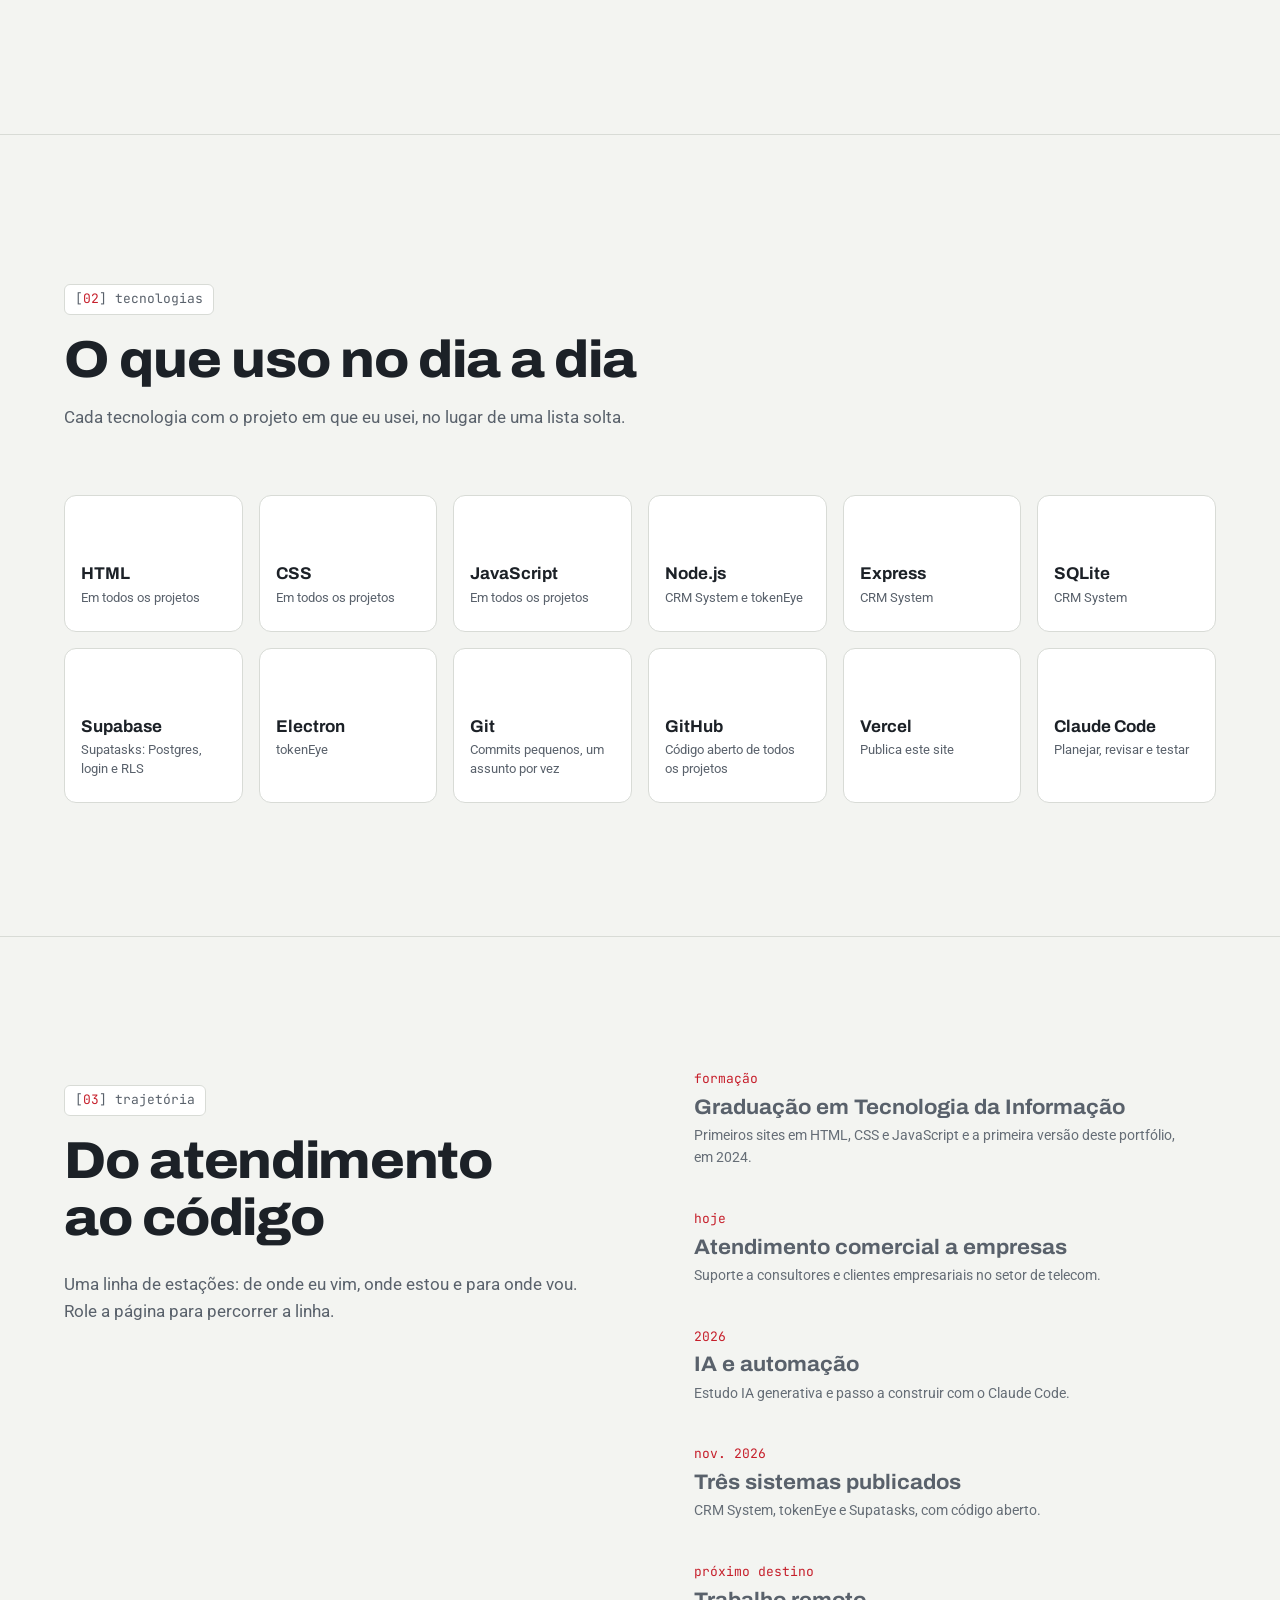
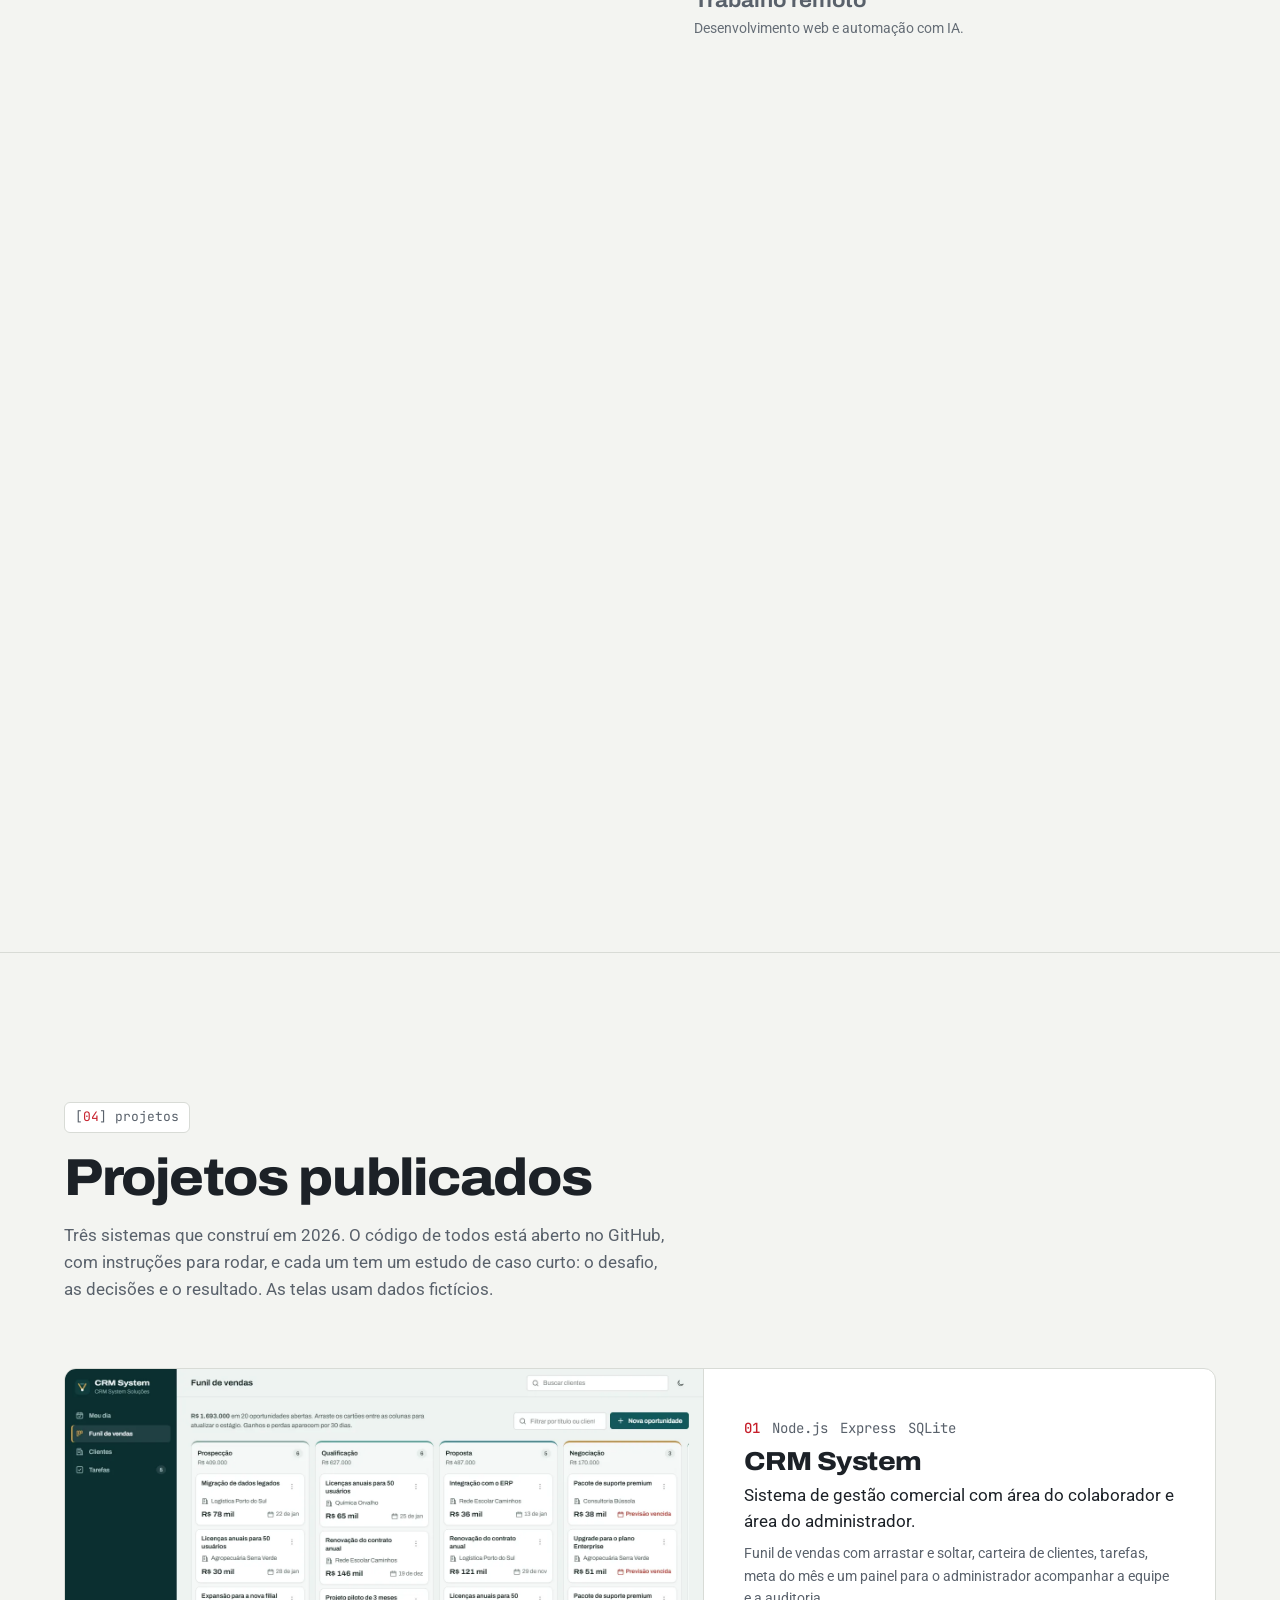
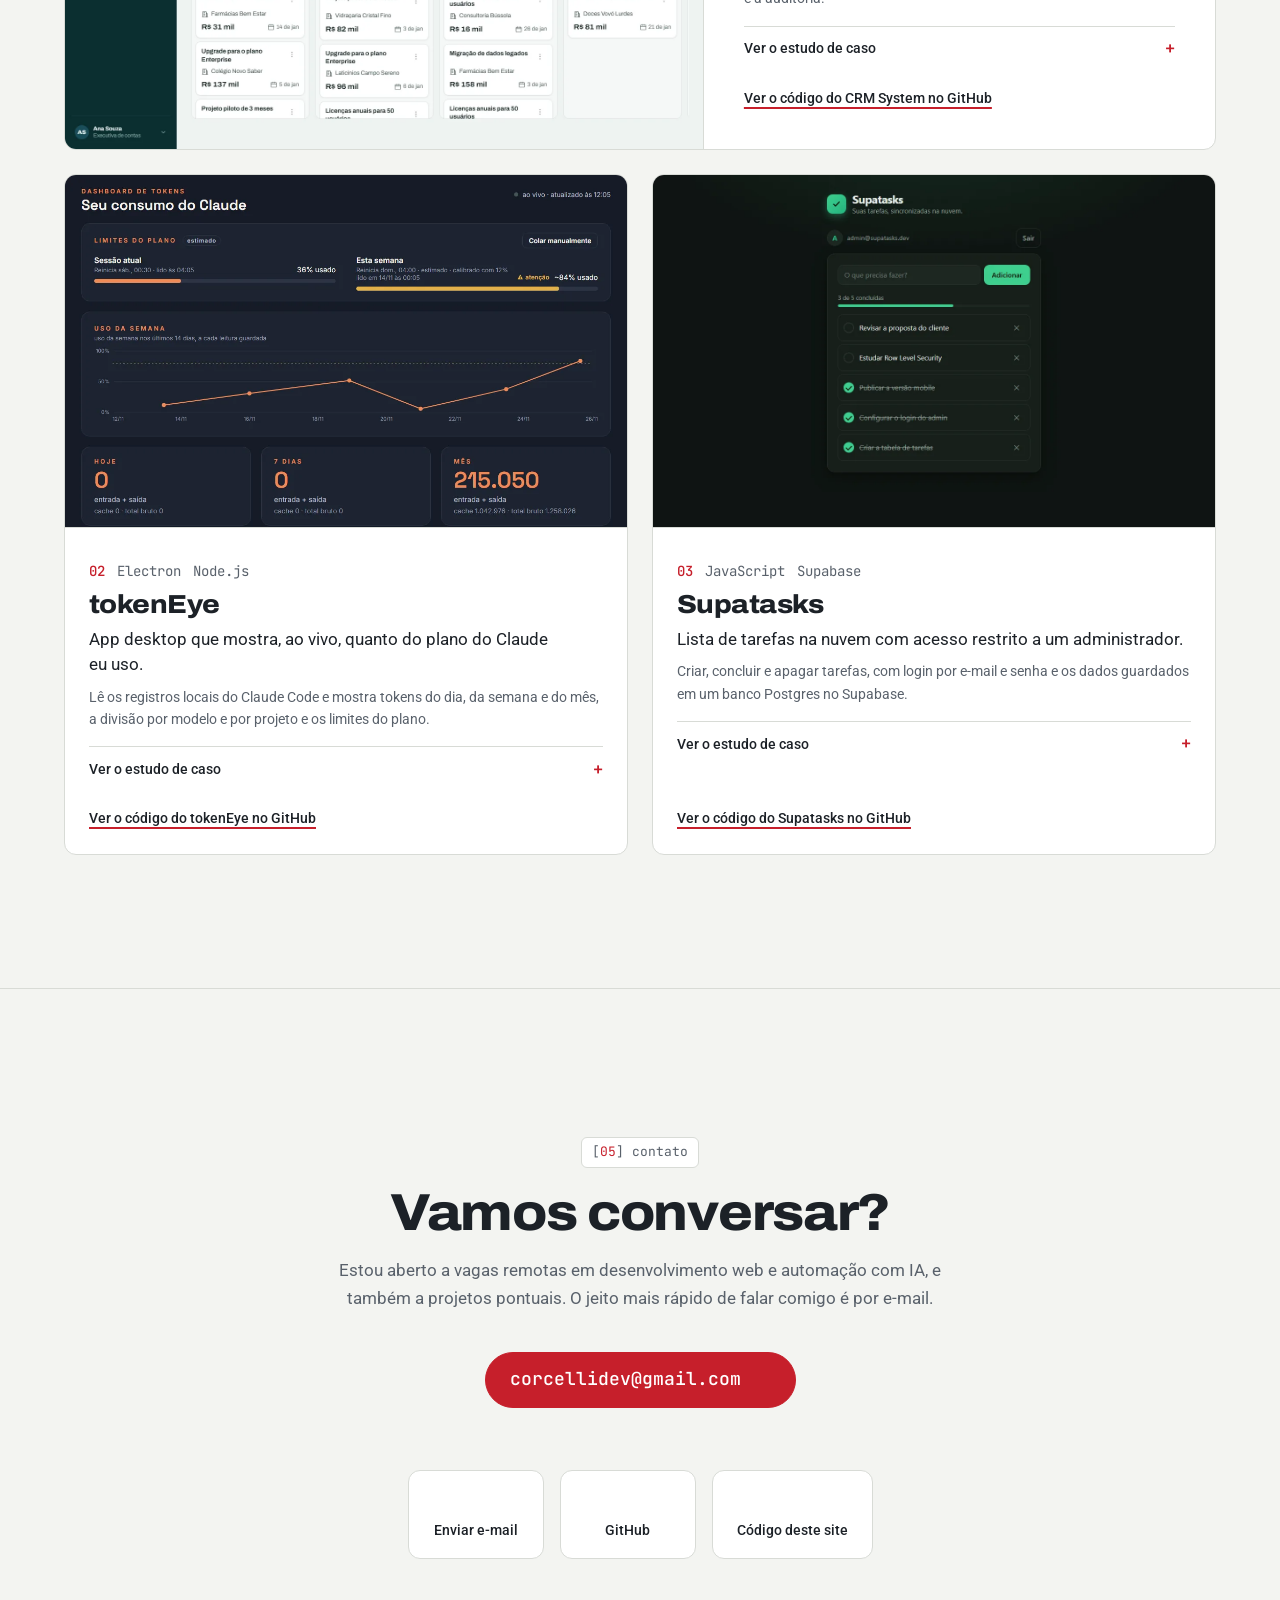
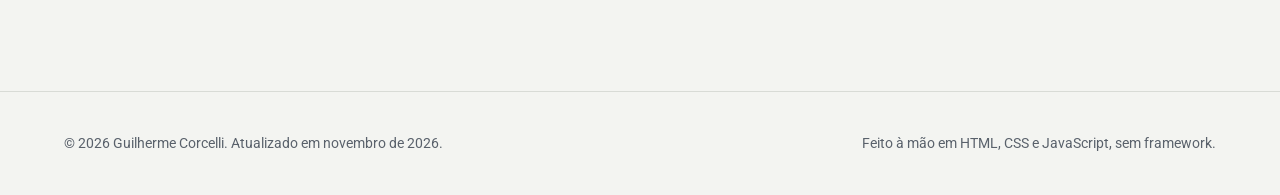
==== commit 9bbf6cfd: "feat: nova estrutura com secoes numeradas, grade de tecnologias e projetos em cartoes Abertura com p" ====
--- a/index.html
+++ b/index.html
@@ -64,13 +64,18 @@
       }
     </script>
 
-    <!-- Fontes: Archivo nos títulos, Roboto nos textos -->
+    <!-- Fontes: Archivo nos títulos, Roboto nos textos, JetBrains Mono nos detalhes de terminal -->
     <link rel="preconnect" href="https://fonts.googleapis.com" />
     <link rel="preconnect" href="https://fonts.gstatic.com" crossorigin />
     <link
       rel="stylesheet"
-      href="https://fonts.googleapis.com/css2?family=Archivo:wdth,wght@62..125,500..800&family=Roboto:wght@400;500;700&display=swap"
+      href="https://fonts.googleapis.com/css2?family=Archivo:wdth,wght@62..125,500..800&family=JetBrains+Mono:wght@400;500&family=Roboto:wght@400;500;700&display=swap"
     />
+
+    <!-- Marca que o JavaScript está ativo (o menu do celular depende disso) -->
+    <script>
+      document.documentElement.classList.add("js");
+    </script>
 
     <link rel="stylesheet" href="css/base.css" />
     <link rel="stylesheet" href="css/layout.css" />
@@ -82,10 +87,21 @@
 
     <header class="topo">
       <div class="container">
-        <a class="marca" href="#conteudo" aria-label="Guilherme Corcelli, início" translate="no">GC</a>
+        <a class="marca" href="#inicio" aria-label="Guilherme Corcelli, início" translate="no">
+          <span class="marca-selo" aria-hidden="true">GC</span>
+          <span class="marca-nome" aria-hidden="true">corcelli-dev</span>
+          <!-- "Pasta" atual, como num terminal: muda conforme a rolagem (js/main.js) -->
+          <span class="marca-caminho" aria-hidden="true">~/</span>
+        </a>
         <nav class="menu" aria-label="Principal">
-          <ul role="list">
+          <button class="menu-botao" type="button" aria-expanded="false" aria-controls="menu-lista">
+            <span class="menu-botao-icone" aria-hidden="true"></span>
+            Menu
+          </button>
+          <ul class="menu-lista" id="menu-lista" role="list">
             <li><a href="#sobre">Sobre</a></li>
+            <li><a href="#tecnologias">Tecnologias</a></li>
+            <li><a href="#trajetoria">Trajetória</a></li>
             <li><a href="#projetos">Projetos</a></li>
             <li><a href="#contato">Contato</a></li>
           </ul>
@@ -95,25 +111,30 @@
     </header>
 
     <main id="conteudo">
-      <section class="abertura" aria-labelledby="nome">
+      <!-- ========== Abertura ========== -->
+      <section class="abertura" id="inicio" aria-labelledby="nome">
         <div class="container">
           <div>
-            <h1 class="nome" id="nome"><span>Guilherme</span> <span>Corcelli</span></h1>
+            <p class="prompt" aria-hidden="true" translate="no">~/corcelli-dev $ whoami</p>
+            <h1 class="nome" id="nome"><span>Guilherme</span> <span>Corcelli.</span></h1>
+            <p class="papel">
+              <span class="so-leitor">Desenvolvimento web e automação com IA</span>
+              <!-- O JavaScript "digita" as frases aqui; leitores de tela ouvem a frase acima -->
+              <span class="papel-texto" aria-hidden="true">desenvolvimento web</span>
+              <span class="papel-cursor" aria-hidden="true"></span>
+            </p>
             <p class="apresentacao">
-              Desenvolvo sistemas web e automações com IA, do banco de dados à tela.
+              Desenvolvo sistemas web e automações com IA, do banco de dados à tela, em
+              etapas pequenas e testadas.
             </p>
-            <p class="local">São Paulo, SP. Aberto a trabalho remoto.</p>
+            <p class="status">Aberto a trabalho remoto, de São Paulo, SP</p>
             <div class="acoes">
-              <a class="botao" href="#contato">Fale comigo</a>
-              <a class="botao botao--contorno" href="#projetos">Ver projetos</a>
+              <a class="botao" href="#projetos">Ver projetos</a>
+              <a class="botao botao--contorno" href="https://github.com/Corcelliz">
+                <svg aria-hidden="true"><use href="assets/icons/tecnologias.svg#i-github"></use></svg>
+                GitHub
+              </a>
             </div>
-            <!-- Atalho para o trabalho: quem avalia vê os projetos logo na abertura -->
-            <p class="vitrine">
-              Publicados, com código aberto:
-              <a href="#crm-system" translate="no">CRM System</a>,
-              <a href="#tokeneye" translate="no">tokenEye</a> e
-              <a href="#supatasks" translate="no">Supatasks</a>.
-            </p>
           </div>
 
           <figure class="retrato">
@@ -127,69 +148,157 @@
                 fetchpriority="high"
               />
             </picture>
+            <figcaption class="retrato-selo">São Paulo, SP</figcaption>
           </figure>
         </div>
       </section>
 
+      <!-- ========== 01 Sobre ========== -->
       <section class="secao sobre" id="sobre" aria-labelledby="sobre-titulo">
         <div class="container">
-          <div class="sobre-texto">
+          <header class="secao-topo">
+            <p class="secao-rotulo" aria-hidden="true">[<span>01</span>] sobre</p>
             <h2 class="secao-titulo" id="sobre-titulo">Sobre mim</h2>
-            <p>
-              Sou formado em Tecnologia da Informação e trabalho com atendimento comercial
-              a empresas no setor de telecom: sou o ponto de contato de uma equipe de
-              consultores, tiro dúvidas sobre planos e regras e cuido do pós-venda. Esse
-              dia a dia me ensinou a entender processos e a transformar um problema de
-              negócio em passos claros.
-            </p>
-            <p>
-              É assim que construo software: começo pelo problema, avanço em etapas
-              pequenas e testo cada uma antes de dar por pronta. Uso o
-              <span translate="no">Claude Code</span> para planejar, escrever, revisar e
-              testar, e faço questão de entender cada decisão do código.
-            </p>
-            <p>
-              Procuro uma vaga remota em desenvolvimento web ou automação com IA, e também
-              aceito projetos pontuais.
-            </p>
-
-            <h3 class="sub-titulo">O que uso e onde</h3>
-            <dl class="ferramentas">
-              <div>
-                <dt>Front-end</dt>
-                <dd>
-                  HTML, CSS, JavaScript, layout responsivo e acessibilidade
-                  <span class="uso">Em todos os projetos e neste site</span>
-                </dd>
+          </header>
+
+          <div class="sobre-grade">
+            <div class="sobre-texto">
+              <p class="destaque">
+                Sou formado em Tecnologia da Informação e desenvolvo sistemas web e
+                automações com IA, do banco de dados à tela.
+              </p>
+              <p>
+                Hoje trabalho com atendimento comercial a empresas no setor de telecom: sou o
+                ponto de contato de uma equipe de consultores, tiro dúvidas sobre planos e
+                regras e cuido do pós-venda. Esse dia a dia me ensinou a entender processos e
+                a transformar um problema de negócio em passos claros.
+              </p>
+              <p>
+                É assim que construo software: começo pelo problema, avanço em etapas
+                pequenas e testo cada uma antes de dar por pronta. Uso o
+                <span translate="no">Claude Code</span> para planejar, escrever, revisar e
+                testar, e faço questão de entender cada decisão do código.
+              </p>
+              <p>
+                Procuro uma vaga remota em desenvolvimento web ou automação com IA, e também
+                aceito projetos pontuais.
+              </p>
+            </div>
+
+            <dl class="fatos">
+              <div class="fato fato--numero cartao">
+                <dt>sistemas publicados, com código aberto no GitHub</dt>
+                <dd>3</dd>
               </div>
-              <div>
-                <dt>Back-end e dados</dt>
-                <dd>
-                  Node.js, Express, SQLite e Supabase (Postgres, Auth e RLS)
-                  <span class="uso">No CRM System e no Supatasks</span>
-                </dd>
+              <div class="fato cartao">
+                <dt>formação</dt>
+                <dd>Tecnologia da Informação</dd>
               </div>
-              <div>
-                <dt>Desktop</dt>
-                <dd>
-                  Electron
-                  <span class="uso">No tokenEye</span>
-                </dd>
+              <div class="fato cartao">
+                <dt>atuação</dt>
+                <dd>Remoto, de São Paulo</dd>
               </div>
-              <div>
-                <dt>Ferramentas</dt>
-                <dd>
-                  Git, GitHub, Vercel e <span translate="no">Claude Code</span>
-                  <span class="uso">Em todos os projetos; a Vercel publica este site</span>
-                </dd>
+              <div class="fato fato--largo cartao">
+                <dt>foco</dt>
+                <dd>Sistemas web e automação com IA</dd>
               </div>
             </dl>
           </div>
+        </div>
+      </section>
+
+      <!-- ========== 02 Tecnologias ========== -->
+      <section class="secao" id="tecnologias" aria-labelledby="tecnologias-titulo">
+        <div class="container">
+          <header class="secao-topo">
+            <p class="secao-rotulo" aria-hidden="true">[<span>02</span>] tecnologias</p>
+            <h2 class="secao-titulo" id="tecnologias-titulo">O que uso no dia a dia</h2>
+            <p>Cada tecnologia com o projeto em que eu usei, no lugar de uma lista solta.</p>
+          </header>
+
+          <ul class="tecnologias-grade" role="list">
+              <li class="tecnologia cartao">
+                <svg aria-hidden="true"><use href="assets/icons/tecnologias.svg#i-html"></use></svg>
+                <strong translate="no">HTML</strong>
+                <span>Em todos os projetos</span>
+              </li>
+              <li class="tecnologia cartao">
+                <svg aria-hidden="true"><use href="assets/icons/tecnologias.svg#i-css"></use></svg>
+                <strong translate="no">CSS</strong>
+                <span>Em todos os projetos</span>
+              </li>
+              <li class="tecnologia cartao">
+                <svg aria-hidden="true"><use href="assets/icons/tecnologias.svg#i-js"></use></svg>
+                <strong translate="no">JavaScript</strong>
+                <span>Em todos os projetos</span>
+              </li>
+              <li class="tecnologia cartao">
+                <svg aria-hidden="true"><use href="assets/icons/tecnologias.svg#i-node"></use></svg>
+                <strong translate="no">Node.js</strong>
+                <span>CRM System e tokenEye</span>
+              </li>
+              <li class="tecnologia cartao">
+                <svg aria-hidden="true"><use href="assets/icons/tecnologias.svg#i-express"></use></svg>
+                <strong translate="no">Express</strong>
+                <span>CRM System</span>
+              </li>
+              <li class="tecnologia cartao">
+                <svg aria-hidden="true"><use href="assets/icons/tecnologias.svg#i-sqlite"></use></svg>
+                <strong translate="no">SQLite</strong>
+                <span>CRM System</span>
+              </li>
+              <li class="tecnologia cartao">
+                <svg aria-hidden="true"><use href="assets/icons/tecnologias.svg#i-supabase"></use></svg>
+                <strong translate="no">Supabase</strong>
+                <span>Supatasks: Postgres, login e RLS</span>
+              </li>
+              <li class="tecnologia cartao">
+                <svg aria-hidden="true"><use href="assets/icons/tecnologias.svg#i-electron"></use></svg>
+                <strong translate="no">Electron</strong>
+                <span>tokenEye</span>
+              </li>
+              <li class="tecnologia cartao">
+                <svg aria-hidden="true"><use href="assets/icons/tecnologias.svg#i-git"></use></svg>
+                <strong translate="no">Git</strong>
+                <span>Commits pequenos, um assunto por vez</span>
+              </li>
+              <li class="tecnologia cartao">
+                <svg aria-hidden="true"><use href="assets/icons/tecnologias.svg#i-github"></use></svg>
+                <strong translate="no">GitHub</strong>
+                <span>Código aberto de todos os projetos</span>
+              </li>
+              <li class="tecnologia cartao">
+                <svg aria-hidden="true"><use href="assets/icons/tecnologias.svg#i-vercel"></use></svg>
+                <strong translate="no">Vercel</strong>
+                <span>Publica este site</span>
+              </li>
+              <li class="tecnologia cartao">
+                <svg aria-hidden="true"><use href="assets/icons/tecnologias.svg#i-claude"></use></svg>
+                <strong translate="no">Claude Code</strong>
+                <span>Planejar, revisar e testar</span>
+              </li>
+          </ul>
+        </div>
+      </section>
+
+      <!-- ========== 03 Trajetória ========== -->
+      <section class="secao" id="trajetoria" aria-labelledby="trajetoria-titulo">
+        <div class="container trajetoria-grade">
+          <div class="trajetoria-texto">
+            <header class="secao-topo">
+              <p class="secao-rotulo" aria-hidden="true">[<span>03</span>] trajetória</p>
+              <h2 class="secao-titulo" id="trajetoria-titulo">Do atendimento ao código</h2>
+            </header>
+            <p>
+              Uma linha de estações: de onde eu vim, onde estou e para onde vou. Role a
+              página para percorrer a linha.
+            </p>
+          </div>
 
           <div class="trajetoria">
-            <h3 class="so-leitor">Trajetória</h3>
             <ol class="linha" role="list">
               <li class="estacao" style="--i: 0">
+                <span class="estacao-quando">formação</span>
                 <strong>Graduação em Tecnologia da Informação</strong>
                 <p>
                   Primeiros sites em HTML, CSS e JavaScript e a primeira versão deste
@@ -197,41 +306,48 @@
                 </p>
               </li>
               <li class="estacao" style="--i: 1">
+                <span class="estacao-quando">hoje</span>
                 <strong>Atendimento comercial a empresas</strong>
                 <p>Suporte a consultores e clientes empresariais no setor de telecom.</p>
               </li>
               <li class="estacao" style="--i: 2">
+                <span class="estacao-quando">2026</span>
                 <strong>IA e automação</strong>
                 <p>
-                  Em 2026, estudo IA generativa e passo a construir com o
+                  Estudo IA generativa e passo a construir com o
                   <span translate="no">Claude Code</span>.
                 </p>
               </li>
               <li class="estacao" style="--i: 3">
+                <span class="estacao-quando">nov. 2026</span>
                 <strong>Três sistemas publicados</strong>
-                <p>CRM System, tokenEye e Supatasks, em novembro de 2026.</p>
+                <p>CRM System, tokenEye e Supatasks, com código aberto.</p>
               </li>
               <li class="estacao estacao--destino" style="--i: 4">
-                <strong>Próximo destino</strong>
-                <p>Trabalho remoto com desenvolvimento web e automação com IA.</p>
+                <span class="estacao-quando">próximo destino</span>
+                <strong>Trabalho remoto</strong>
+                <p>Desenvolvimento web e automação com IA.</p>
               </li>
             </ol>
           </div>
         </div>
       </section>
 
-      <section class="secao projetos" id="projetos" aria-labelledby="projetos-titulo">
+      <!-- ========== 04 Projetos ========== -->
+      <section class="secao" id="projetos" aria-labelledby="projetos-titulo">
         <div class="container">
           <header class="secao-topo">
-            <h2 class="secao-titulo" id="projetos-titulo">Projetos</h2>
+            <p class="secao-rotulo" aria-hidden="true">[<span>04</span>] projetos</p>
+            <h2 class="secao-titulo" id="projetos-titulo">Projetos publicados</h2>
             <p>
-              Três sistemas que construí em 2026, cada um com o desafio, as decisões e o
-              resultado. O código de todos está aberto no GitHub, com instruções para
-              rodar. As telas usam dados fictícios.
+              Três sistemas que construí em 2026. O código de todos está aberto no GitHub,
+              com instruções para rodar, e cada um tem um estudo de caso curto: o desafio, as
+              decisões e o resultado. As telas usam dados fictícios.
             </p>
           </header>
 
-          <article class="projeto" id="crm-system" aria-labelledby="projeto-crm">
+          <div class="projetos-grade">
+          <article class="projeto cartao projeto--destaque" id="crm-system" aria-labelledby="projeto-crm">
             <figure class="projeto-tela">
               <picture>
                 <source srcset="assets/images/projects/crm-system.webp" type="image/webp" />
@@ -246,50 +362,49 @@
               </picture>
             </figure>
             <div class="projeto-texto">
+              <p class="projeto-meta" translate="no"><span>01</span><span>Node.js</span><span>Express</span><span>SQLite</span></p>
               <h3 id="projeto-crm" translate="no">CRM System</h3>
-              <p class="projeto-resumo">
-                Sistema de gestão comercial com área do colaborador e área do administrador.
-              </p>
-              <p>
-                Funil de vendas com arrastar e soltar, carteira de clientes, tarefas, meta do
-                mês e um painel para o administrador acompanhar a equipe e a auditoria.
-              </p>
-              <dl class="caso">
-                <div>
-                  <dt>Desafio</dt>
-                  <dd>
-                    Dois perfis de acesso, colaborador e administrador, com a segurança feita
-                    no servidor e sem framework.
-                  </dd>
-                </div>
-                <div>
-                  <dt>Decisões</dt>
-                  <dd>
-                    Login validado no servidor, sessão em cookie httpOnly, proteção CSRF e
-                    bloqueio por tentativas. Banco SQLite nativo do Node.js e front-end sem
-                    etapa de build.
-                  </dd>
-                </div>
-                <div>
-                  <dt>Resultado</dt>
-                  <dd>
-                    Versão 1 publicada com licença MIT. Roda com <code>npm install</code> e
-                    <code>npm start</code> e já cria uma base de demonstração 100% fictícia.
-                  </dd>
-                </div>
-                <div>
-                  <dt>Próximo passo</dt>
-                  <dd>Testes automatizados.</dd>
-                </div>
-              </dl>
-              <p class="stack">Node.js, Express, SQLite e JavaScript</p>
+              <p class="projeto-resumo">Sistema de gestão comercial com área do colaborador e área do administrador.</p>
+              <p>Funil de vendas com arrastar e soltar, carteira de clientes, tarefas, meta do mês e um painel para o administrador acompanhar a equipe e a auditoria.</p>
+              <details class="caso">
+                <summary>Ver o estudo de caso</summary>
+                <dl>
+                    <div>
+                      <dt>Desafio</dt>
+                      <dd>
+                        Dois perfis de acesso, colaborador e administrador, com a segurança feita
+                        no servidor e sem framework.
+                      </dd>
+                    </div>
+                    <div>
+                      <dt>Decisões</dt>
+                      <dd>
+                        Login validado no servidor, sessão em cookie httpOnly, proteção CSRF e
+                        bloqueio por tentativas. Banco SQLite nativo do Node.js e front-end sem
+                        etapa de build.
+                      </dd>
+                    </div>
+                    <div>
+                      <dt>Resultado</dt>
+                      <dd>
+                        Versão 1 publicada com licença MIT. Roda com <code>npm install</code> e
+                        <code>npm start</code> e já cria uma base de demonstração 100% fictícia.
+                      </dd>
+                    </div>
+                    <div>
+                      <dt>Próximo passo</dt>
+                      <dd>Testes automatizados.</dd>
+                    </div>
+                  </dl>
+              </details>
               <a class="link-projeto" href="https://github.com/Corcelliz/crm-system">
                 Ver o código do CRM System no GitHub
+                <svg aria-hidden="true"><use href="assets/icons/tecnologias.svg#i-externo"></use></svg>
               </a>
             </div>
           </article>
 
-          <article class="projeto" id="tokeneye" aria-labelledby="projeto-tokeneye">
+          <article class="projeto cartao" id="tokeneye" aria-labelledby="projeto-tokeneye">
             <figure class="projeto-tela">
               <picture>
                 <source srcset="assets/images/projects/tokeneye.webp" type="image/webp" />
@@ -304,50 +419,48 @@
               </picture>
             </figure>
             <div class="projeto-texto">
+              <p class="projeto-meta" translate="no"><span>02</span><span>Electron</span><span>Node.js</span></p>
               <h3 id="projeto-tokeneye" translate="no">tokenEye</h3>
-              <p class="projeto-resumo">
-                App desktop que mostra, ao vivo, quanto do plano do Claude eu uso.
-              </p>
-              <p>
-                Lê os registros locais do <span translate="no">Claude Code</span> e mostra os
-                tokens de hoje, dos últimos 7 dias e do mês, um gráfico diário, a divisão por
-                modelo e por projeto e os limites da sessão e da semana.
-              </p>
-              <dl class="caso">
-                <div>
-                  <dt>Desafio</dt>
-                  <dd>
-                    Acompanhar o uso do plano ao vivo sem mandar nenhum dado para fora do
-                    computador.
-                  </dd>
-                </div>
-                <div>
-                  <dt>Decisões</dt>
-                  <dd>
-                    Ler só os metadados dos registros, nunca o conteúdo das conversas. Funciona
-                    100% offline, sem telemetria, numa janela Electron com isolamento e CSP.
-                  </dd>
-                </div>
-                <div>
-                  <dt>Resultado</dt>
-                  <dd>
-                    Os registros repetiam mensagens e mais que dobravam o total; a contagem
-                    passou a remover as repetidas. O projeto tem 67 testes automatizados.
-                  </dd>
-                </div>
-                <div>
-                  <dt>Próximo passo</dt>
-                  <dd>Instalador e ícone próprio, numa versão 3.</dd>
-                </div>
-              </dl>
-              <p class="stack">Electron, Node.js e JavaScript</p>
+              <p class="projeto-resumo">App desktop que mostra, ao vivo, quanto do plano do Claude eu uso.</p>
+              <p>Lê os registros locais do <span translate="no">Claude Code</span> e mostra tokens do dia, da semana e do mês, a divisão por modelo e por projeto e os limites do plano.</p>
+              <details class="caso">
+                <summary>Ver o estudo de caso</summary>
+                <dl>
+                    <div>
+                      <dt>Desafio</dt>
+                      <dd>
+                        Acompanhar o uso do plano ao vivo sem mandar nenhum dado para fora do
+                        computador.
+                      </dd>
+                    </div>
+                    <div>
+                      <dt>Decisões</dt>
+                      <dd>
+                        Ler só os metadados dos registros, nunca o conteúdo das conversas. Funciona
+                        100% offline, sem telemetria, numa janela Electron com isolamento e CSP.
+                      </dd>
+                    </div>
+                    <div>
+                      <dt>Resultado</dt>
+                      <dd>
+                        Os registros repetiam mensagens e mais que dobravam o total; a contagem
+                        passou a remover as repetidas. O projeto tem 67 testes automatizados.
+                      </dd>
+                    </div>
+                    <div>
+                      <dt>Próximo passo</dt>
+                      <dd>Instalador e ícone próprio, numa versão 3.</dd>
+                    </div>
+                  </dl>
+              </details>
               <a class="link-projeto" href="https://github.com/Corcelliz/tokenEye">
                 Ver o código do tokenEye no GitHub
+                <svg aria-hidden="true"><use href="assets/icons/tecnologias.svg#i-externo"></use></svg>
               </a>
             </div>
           </article>
 
-          <article class="projeto" id="supatasks" aria-labelledby="projeto-supatasks">
+          <article class="projeto cartao" id="supatasks" aria-labelledby="projeto-supatasks">
             <figure class="projeto-tela">
               <picture>
                 <source srcset="assets/images/projects/supatasks.webp" type="image/webp" />
@@ -362,88 +475,94 @@
               </picture>
             </figure>
             <div class="projeto-texto">
+              <p class="projeto-meta" translate="no"><span>03</span><span>JavaScript</span><span>Supabase</span></p>
               <h3 id="projeto-supatasks" translate="no">Supatasks</h3>
-              <p class="projeto-resumo">
-                Lista de tarefas na nuvem com acesso restrito a um administrador.
-              </p>
-              <p>
-                Criar, concluir e apagar tarefas, com login por e-mail e senha e os dados
-                guardados em um banco Postgres no Supabase.
-              </p>
-              <dl class="caso">
-                <div>
-                  <dt>Desafio</dt>
-                  <dd>
-                    Aprender back-end como serviço: banco, login e permissões sem escrever um
-                    servidor.
-                  </dd>
-                </div>
-                <div>
-                  <dt>Decisões</dt>
-                  <dd>
-                    Segurança no próprio banco com Row Level Security: sem permissão, o banco
-                    recusa a leitura e a escrita. Chave de acesso fora do código versionado.
-                  </dd>
-                </div>
-                <div>
-                  <dt>Resultado</dt>
-                  <dd>
-                    Versão 2 publicada, com layout pensado para o celular. No caminho, aprendi
-                    a diagnosticar o acesso pelo status HTTP: 401 é falta de identificação e
-                    403 é a regra do banco barrando.
-                  </dd>
-                </div>
-              </dl>
-              <p class="stack">JavaScript e Supabase (Postgres e Auth)</p>
+              <p class="projeto-resumo">Lista de tarefas na nuvem com acesso restrito a um administrador.</p>
+              <p>Criar, concluir e apagar tarefas, com login por e-mail e senha e os dados guardados em um banco Postgres no Supabase.</p>
+              <details class="caso">
+                <summary>Ver o estudo de caso</summary>
+                <dl>
+                    <div>
+                      <dt>Desafio</dt>
+                      <dd>
+                        Aprender back-end como serviço: banco, login e permissões sem escrever um
+                        servidor.
+                      </dd>
+                    </div>
+                    <div>
+                      <dt>Decisões</dt>
+                      <dd>
+                        Segurança no próprio banco com Row Level Security: sem permissão, o banco
+                        recusa a leitura e a escrita. Chave de acesso fora do código versionado.
+                      </dd>
+                    </div>
+                    <div>
+                      <dt>Resultado</dt>
+                      <dd>
+                        Versão 2 publicada, com layout pensado para o celular. No caminho, aprendi
+                        a diagnosticar o acesso pelo status HTTP: 401 é falta de identificação e
+                        403 é a regra do banco barrando.
+                      </dd>
+                    </div>
+                  </dl>
+              </details>
               <a class="link-projeto" href="https://github.com/Corcelliz/supatasks">
                 Ver o código do Supatasks no GitHub
+                <svg aria-hidden="true"><use href="assets/icons/tecnologias.svg#i-externo"></use></svg>
               </a>
             </div>
           </article>
+          </div>
         </div>
       </section>
 
+      <!-- ========== 05 Contato ========== -->
       <section class="secao contato" id="contato" aria-labelledby="contato-titulo">
         <div class="container">
-          <h2 class="secao-titulo" id="contato-titulo">Contato</h2>
-          <p>
-            Quer conversar sobre uma vaga remota ou um projeto? O jeito mais rápido de falar
-            comigo é por e-mail.
-          </p>
-          <a class="email" href="mailto:corcellidev@gmail.com">corcellidev@gmail.com</a>
-          <div class="acoes">
-            <a
-              class="botao"
-              href="mailto:corcellidev@gmail.com?subject=Contato%20pelo%20portf%C3%B3lio"
-              >Enviar e-mail</a
-            >
-            <button
-              class="botao botao--contorno"
-              type="button"
-              data-copiar="corcellidev@gmail.com"
-            >
-              Copiar e-mail
-            </button>
-          </div>
+          <header class="secao-topo">
+            <p class="secao-rotulo" aria-hidden="true">[<span>05</span>] contato</p>
+            <h2 class="secao-titulo" id="contato-titulo">Vamos conversar?</h2>
+            <p>
+              Estou aberto a vagas remotas em desenvolvimento web e automação com IA, e
+              também a projetos pontuais. O jeito mais rápido de falar comigo é por e-mail.
+            </p>
+          </header>
+
+          <button class="email-copiar" type="button" data-copiar="corcellidev@gmail.com">
+            <span>corcellidev@gmail.com</span>
+            <svg aria-hidden="true"><use href="assets/icons/tecnologias.svg#i-copiar"></use></svg>
+            <span class="so-leitor">Copiar o e-mail</span>
+          </button>
           <p class="aviso" role="status" aria-live="polite"></p>
-          <p class="contato-extra">
-            O código de todos os projetos está no meu
-            <a href="https://github.com/Corcelliz">GitHub</a>.
-          </p>
+
+          <ul class="canais" role="list">
+            <li>
+              <a class="canal cartao" href="mailto:corcellidev@gmail.com?subject=Contato%20pelo%20portf%C3%B3lio">
+                <svg aria-hidden="true"><use href="assets/icons/tecnologias.svg#i-email"></use></svg>
+                Enviar e-mail
+              </a>
+            </li>
+            <li>
+              <a class="canal cartao" href="https://github.com/Corcelliz">
+                <svg aria-hidden="true"><use href="assets/icons/tecnologias.svg#i-github"></use></svg>
+                GitHub
+              </a>
+            </li>
+            <li>
+              <a class="canal cartao" href="https://github.com/Corcelliz/corcelli-dev">
+                <svg aria-hidden="true"><use href="assets/icons/tecnologias.svg#i-codigo"></use></svg>
+                Código deste site
+              </a>
+            </li>
+          </ul>
         </div>
       </section>
     </main>
 
     <footer class="rodape">
       <div class="container">
-        <p>
-          © 2026 Guilherme Corcelli. Feito à mão em HTML, CSS e JavaScript, sem framework.
-          Atualizado em novembro de 2026.
-        </p>
-        <ul role="list">
-          <li><a href="https://github.com/Corcelliz">GitHub</a></li>
-          <li><a href="https://github.com/Corcelliz/corcelli-dev">Código deste site</a></li>
-        </ul>
+        <p>© 2026 Guilherme Corcelli. Atualizado em novembro de 2026.</p>
+        <p>Feito à mão em HTML, CSS e JavaScript, sem framework.</p>
       </div>
     </footer>
 
--- a/css/base.css
+++ b/css/base.css
@@ -6,7 +6,7 @@
 :root {
   /* Cores (tema claro) */
   --papel: #f3f4f1;        /* fundo, o branco frio da parede */
-  --superficie: #ffffff;   /* fundos elevados, como a moldura dos prints */
+  --superficie: #ffffff;   /* cartões e fundos elevados */
   --tinta: #1c2127;        /* texto principal, grafite */
   --tinta-suave: #59616b;  /* texto de apoio */
   --apagado: #656d76;      /* texto ainda não alcançado na trajetória (contraste 4,5:1) */
@@ -14,18 +14,22 @@
   --sinal: #c61f2b;        /* vermelho da linha: traços, links e foco */
   --sinal-fundo: #c61f2b;  /* fundo do botão principal */
   --sinal-texto: #ffffff;  /* texto sobre o vermelho */
+  --sinal-veu: rgb(198 31 43 / 0.08); /* vermelho bem leve, para fundos de destaque */
+  --ponto-grade: rgb(28 33 39 / 0.09); /* pontinhos do fundo da abertura */
 
   /* Tipografia */
   --fonte-titulo: "Archivo", "Arial Narrow", system-ui, sans-serif;
   --fonte-texto: "Roboto", system-ui, -apple-system, "Segoe UI", sans-serif;
+  --fonte-mono: "JetBrains Mono", ui-monospace, "Cascadia Code", Consolas, monospace;
 
   /* Escala de tipos (razão 1,25, a partir de 17px) */
+  --t-mini: 0.8125rem;
   --t-0: 0.875rem;
   --t-1: 1.0625rem;
   --t-2: 1.3125rem;
   --t-3: 1.625rem;
-  --t-4: clamp(1.75rem, 1.4rem + 1.6vw, 2.5rem);
-  --t-nome: clamp(3.25rem, 1.8rem + 7vw, 7.25rem);
+  --t-4: clamp(2rem, 1.5rem + 2.2vw, 3.25rem);
+  --t-nome: clamp(3.5rem, 2rem + 7vw, 7.5rem);
 
   /* Espaços */
   --e-1: 0.5rem;
@@ -33,11 +37,13 @@
   --e-3: 1.5rem;
   --e-4: 2.5rem;
   --e-5: 4rem;
-  --e-6: clamp(4.5rem, 3rem + 6vw, 8rem);
+  --e-6: clamp(5rem, 3.5rem + 6vw, 8.5rem);
 
-  --largura: 70rem;        /* largura máxima do conteúdo */
+  --largura: 72rem;        /* largura máxima do conteúdo */
   --margem: clamp(1rem, 0.5rem + 3vw, 2.5rem);
-  --raio: 6px;
+  --raio: 6px;             /* botões e prints */
+  --raio-cartao: 12px;     /* cartões */
+  --cabecalho: 4.5rem;     /* altura do cabeçalho fixo */
 
   color-scheme: light dark;
 }
@@ -46,14 +52,16 @@
 @media (prefers-color-scheme: dark) {
   :root {
     --papel: #14181d;
-    --superficie: #1c2128;
+    --superficie: #1b2027;
     --tinta: #eceeea;
     --tinta-suave: #a3aab3;
     --apagado: #868d96;
-    --fio: #2e343c;
+    --fio: #2c323a;
     --sinal: #ff6b70;      /* mais claro para manter o contraste no fundo escuro */
     --sinal-fundo: #c61f2b;
     --sinal-texto: #ffffff;
+    --sinal-veu: rgb(255 107 112 / 0.1);
+    --ponto-grade: rgb(236 238 234 / 0.07);
   }
 }
 
@@ -71,6 +79,8 @@
 html {
   -webkit-text-size-adjust: 100%;
   text-size-adjust: 100%;
+  /* Os links de âncora não ficam escondidos atrás do cabeçalho fixo */
+  scroll-padding-top: calc(var(--cabecalho) + 1rem);
 }
 
 @media (prefers-reduced-motion: no-preference) {
@@ -95,6 +105,14 @@
   height: auto;
 }
 
+picture {
+  display: block;
+}
+
+svg {
+  flex-shrink: 0;
+}
+
 h1,
 h2,
 h3 {
@@ -113,13 +131,21 @@
 
 /* Toque no celular: sem atraso de clique duplo e com um retorno discreto */
 a,
-button {
+button,
+summary {
   touch-action: manipulation;
   -webkit-tap-highlight-color: rgb(198 31 43 / 0.15);
 }
 
-picture {
-  display: block;
+button {
+  font: inherit;
+  color: inherit;
+}
+
+ul[role="list"],
+ol[role="list"] {
+  list-style: none;
+  padding: 0;
 }
 
 /* Trechos de código no texto, como npm start */
@@ -127,16 +153,10 @@
   padding: 0.1em 0.35em;
   border: 1px solid var(--fio);
   border-radius: 4px;
-  background: var(--superficie);
-  font-family: ui-monospace, "Cascadia Code", Consolas, monospace;
-  font-size: 0.9em;
+  background: var(--papel);
+  font-family: var(--fonte-mono);
+  font-size: 0.85em;
   white-space: nowrap;
-}
-
-ul[role="list"],
-ol[role="list"] {
-  list-style: none;
-  padding: 0;
 }
 
 /* Foco visível para quem navega pelo teclado */
@@ -164,7 +184,7 @@
   position: absolute;
   left: var(--margem);
   top: -3rem;
-  z-index: 10;
+  z-index: 20;
   padding: var(--e-1) var(--e-2);
   background: var(--tinta);
   color: var(--papel);
--- a/css/layout.css
+++ b/css/layout.css
@@ -1,7 +1,7 @@
 /* =========================================================
-   Layout: cabeçalho, seções e a grade principal.
-   A grade tem duas colunas: o conteúdo à esquerda e um trilho
-   à direita, onde ficam a foto e a linha da trajetória.
+   Layout: cabeçalho, seções, grades de cada parte e rodapé.
+   Ordem da página: abertura, sobre, tecnologias, trajetória,
+   projetos e contato.
    ========================================================= */
 
 .container {
@@ -9,29 +9,17 @@
   margin-inline: auto;
 }
 
-/* Posição horizontal da linha vermelha dentro do trilho.
-   A foto e a trajetória usam o mesmo valor para a linha parecer contínua. */
-:root {
-  --trilho: minmax(16rem, 21rem);
-  --eixo: 1.25rem;
-}
-
 /* ---------- Cabeçalho ---------- */
 
-/* O cabeçalho acompanha a rolagem: o menu fica sempre à mão */
+/* Fixo no topo: o menu fica sempre à mão */
 .topo {
   position: sticky;
   top: 0;
-  z-index: 5;
+  z-index: 10;
   border-bottom: 1px solid var(--fio);
-  background: color-mix(in srgb, var(--papel) 90%, transparent);
+  background: color-mix(in srgb, var(--papel) 88%, transparent);
   -webkit-backdrop-filter: blur(10px);
   backdrop-filter: blur(10px);
-}
-
-/* Os links de âncora não ficam escondidos atrás do cabeçalho */
-html {
-  scroll-padding-top: 5rem;
 }
 
 .topo .container {
@@ -39,16 +27,45 @@
   align-items: center;
   justify-content: space-between;
   gap: var(--e-3);
-  min-height: 4.5rem;
-}
-
+  min-height: var(--cabecalho);
+}
+
+/* Marca: o quadrado vermelho do favicon, o nome do site e a "pasta" atual,
+   como num terminal (~/sobre, ~/projetos...). */
 .marca {
+  display: inline-flex;
+  align-items: center;
+  gap: 0.625rem;
+  text-decoration: none;
+}
+
+.marca-selo {
+  display: grid;
+  place-items: center;
+  width: 2rem;
+  height: 2rem;
+  border-radius: var(--raio);
+  background: var(--sinal-fundo);
+  color: var(--sinal-texto);
   font-family: var(--fonte-titulo);
   font-weight: 800;
   font-stretch: 115%;
-  font-size: var(--t-2);
+  font-size: 0.875rem;
   letter-spacing: -0.02em;
-  text-decoration: none;
+}
+
+.marca-nome {
+  font-family: var(--fonte-titulo);
+  font-weight: 800;
+  font-stretch: 110%;
+  font-size: var(--t-1);
+  letter-spacing: -0.01em;
+}
+
+.marca-caminho {
+  font-family: var(--fonte-mono);
+  font-size: var(--t-mini);
+  color: var(--tinta-suave);
 }
 
 .menu {
@@ -57,12 +74,12 @@
   gap: var(--e-3);
 }
 
-.menu ul {
+.menu-lista {
   display: flex;
   gap: var(--e-3);
 }
 
-.menu a:not(.botao) {
+.menu-lista a {
   display: inline-block;
   padding-block: 0.75rem;   /* alvo de toque com pelo menos 44 px */
   color: var(--tinta-suave);
@@ -71,12 +88,12 @@
   font-weight: 500;
 }
 
-.menu a:not(.botao):hover {
+.menu-lista a:hover {
   color: var(--tinta);
 }
 
 /* Seção em que a pessoa está agora (marcada pelo js/main.js) */
-.menu a[aria-current="true"] {
+.menu-lista a[aria-current="true"] {
   color: var(--tinta);
   text-decoration: underline;
   text-decoration-color: var(--sinal);
@@ -84,169 +101,168 @@
   text-underline-offset: 6px;
 }
 
+/* Botão do menu no celular: escondido no computador */
+.menu-botao {
+  display: none;
+}
+
+/* ---------- Seções ---------- */
+
+.secao {
+  padding-block: var(--e-6);
+  border-top: 1px solid var(--fio);
+}
+
+/* Cabeçalho de cada seção: o rótulo em estilo terminal e o título */
+.secao-topo {
+  max-width: 44rem;
+  margin-bottom: var(--e-5);
+}
+
+.secao-rotulo {
+  display: inline-block;
+  margin-bottom: var(--e-2);
+  padding: 0.25rem 0.625rem;
+  border: 1px solid var(--fio);
+  border-radius: var(--raio);
+  background: var(--superficie);
+  color: var(--tinta-suave);
+  font-family: var(--fonte-mono);
+  font-size: var(--t-mini);
+}
+
+.secao-rotulo span {
+  color: var(--sinal);
+}
+
+.secao-titulo {
+  font-size: var(--t-4);
+  font-weight: 800;
+  font-stretch: 108%;
+  letter-spacing: -0.025em;
+}
+
+.secao-topo p {
+  margin-top: var(--e-2);
+  color: var(--tinta-suave);
+  max-width: 38rem;
+}
+
 /* ---------- Abertura ---------- */
 
+.abertura {
+  position: relative;
+  overflow: hidden;
+}
+
+/* Fundo de pontinhos, que some em direção às bordas: dá textura sem distrair */
+.abertura::before {
+  content: "";
+  position: absolute;
+  inset: 0;
+  background-image: radial-gradient(var(--ponto-grade) 1.2px, transparent 1.2px);
+  background-size: 22px 22px;
+  -webkit-mask-image: radial-gradient(ellipse 70% 70% at 70% 45%, #000 30%, transparent 75%);
+  mask-image: radial-gradient(ellipse 70% 70% at 70% 45%, #000 30%, transparent 75%);
+  pointer-events: none;
+}
+
 .abertura .container {
+  position: relative;
   display: grid;
-  grid-template-columns: minmax(0, 1fr) var(--trilho);
-  column-gap: var(--e-5);
-  align-items: end;
-  padding-top: var(--e-6);
-}
-
-.nome {
-  font-size: var(--t-nome);
-  font-weight: 800;
-  font-stretch: 112%;
-  letter-spacing: -0.035em;
-  line-height: 0.92;
-}
-
-.nome span {
-  display: block;
-}
-
-.apresentacao {
-  max-width: 34rem;
-  margin-top: var(--e-4);
+  grid-template-columns: minmax(0, 1.35fr) minmax(0, 1fr);
+  align-items: center;
+  gap: var(--e-5);
+  min-height: min(52rem, calc(100svh - var(--cabecalho)));
+  padding-block: var(--e-5);
+}
+
+/* ---------- Sobre ---------- */
+
+.sobre-grade {
+  display: grid;
+  grid-template-columns: minmax(0, 1.3fr) minmax(0, 1fr);
+  gap: var(--e-5);
+  align-items: start;
+}
+
+.sobre-texto {
+  max-width: 40rem;
+}
+
+.sobre-texto p + p {
+  margin-top: var(--e-2);
+}
+
+.sobre-texto .destaque {
   font-size: var(--t-2);
   line-height: 1.5;
 }
 
-.local {
-  margin-top: var(--e-2);
-  color: var(--tinta-suave);
-}
-
-.acoes {
-  display: flex;
-  flex-wrap: wrap;
-  gap: var(--e-2);
-  margin-top: var(--e-4);
-}
-
-/* Atalho para os projetos logo na abertura */
-.vitrine {
+.sobre-texto p:not(.destaque) {
+  color: var(--tinta-suave);
+}
+
+/* ---------- Trajetória ----------
+   No computador, a cena (texto + linha) fica "presa" (sticky) enquanto a
+   seção rola, e a linha é desenhada conforme a rolagem (js/main.js).
+   A seção ganha altura extra para dar espaço à animação. Em telas baixas
+   ou estreitas, tudo volta a rolar junto com a página. */
+
+.trajetoria-grade {
+  display: grid;
+  grid-template-columns: minmax(0, 1fr) minmax(0, 1.1fr);
+  gap: var(--e-5);
+  align-items: start;
+}
+
+.trajetoria-texto .secao-topo {
+  margin-bottom: var(--e-3);
+}
+
+.trajetoria-texto > p {
   max-width: 34rem;
-  margin-top: var(--e-3);
-  color: var(--tinta-suave);
-  font-size: var(--t-0);
-}
-
-.vitrine a {
-  color: var(--tinta);
-  font-weight: 500;
-  text-decoration-color: var(--sinal);
-  text-decoration-thickness: 2px;
-  text-underline-offset: 3px;
-}
-
-.vitrine a:hover {
-  color: var(--sinal);
-}
-
-/* A foto fica no trilho; abaixo dela começa a linha vermelha,
-   que desce até o fim da abertura e continua na trajetória. */
-.retrato {
-  position: relative;
-  padding-bottom: var(--e-5);
-}
-
-.retrato img {
-  width: 100%;
-  aspect-ratio: 1;
-  object-fit: cover;
-  border-radius: var(--raio);
-}
-
-.retrato::after {
-  content: "";
-  position: absolute;
-  left: var(--eixo);
-  bottom: 0;
-  width: 4px;
-  height: var(--e-5);
-  margin-left: -2px;
-  background: var(--sinal);
-}
-
-/* ---------- Seções ---------- */
-
-.secao {
-  padding-block: var(--e-6);
-}
-
-.secao-titulo {
-  font-size: var(--t-4);
-  font-weight: 700;
-  font-stretch: 108%;
-  letter-spacing: -0.02em;
-}
-
-/* Título da seção com uma linha de apoio */
-.secao-topo {
-  max-width: 38rem;
+  color: var(--tinta-suave);
+}
+
+@media (min-width: 52rem) and (min-height: 40rem) {
+  .trajetoria-grade {
+    min-height: 150vh;
+  }
+
+  .trajetoria,
+  .trajetoria-texto {
+    position: sticky;
+    top: calc(var(--cabecalho) + 2.5rem);
+  }
+}
+
+/* ---------- Projetos ---------- */
+
+.projetos-grade {
+  display: grid;
+  grid-template-columns: repeat(2, minmax(0, 1fr));
+  gap: var(--e-3);
+}
+
+/* O primeiro projeto ocupa a linha inteira, com o print ao lado do texto */
+.projetos-grade > :first-child {
+  grid-column: 1 / -1;
+}
+
+/* ---------- Contato ---------- */
+
+.contato {
+  text-align: center;
+}
+
+.contato .secao-topo {
+  margin-inline: auto;
   margin-bottom: var(--e-4);
 }
 
-.secao-topo p {
-  margin-top: var(--e-2);
-  color: var(--tinta-suave);
-}
-
-/* ---------- Sobre ---------- */
-
-/* Topo menor: a linha da foto atravessa esse espaço até a trajetória */
-.sobre {
-  padding-top: var(--e-5);
-}
-
-.sobre .container {
-  display: grid;
-  grid-template-columns: minmax(0, 1fr) var(--trilho);
-  column-gap: var(--e-5);
-}
-
-.sobre-texto {
-  max-width: 38rem;
-}
-
-.sobre-texto > p {
-  margin-top: var(--e-2);
-}
-
-.sobre-texto > .secao-titulo + p {
-  margin-top: var(--e-3);
-}
-
-.sub-titulo {
-  margin-top: var(--e-5);
-  font-size: var(--t-2);
-  font-weight: 700;
-  font-stretch: 105%;
-}
-
-/* ---------- Contato ---------- */
-
-.contato {
-  border-top: 1px solid var(--fio);
-}
-
-.contato .container > p:not(.aviso, .contato-extra) {
-  max-width: 38rem;
-  margin-top: var(--e-3);
-}
-
-.contato-extra {
-  margin-top: var(--e-1);
-  color: var(--tinta-suave);
-  font-size: var(--t-0);
-}
-
-.contato-extra a {
-  color: var(--tinta);
-  text-decoration-color: var(--sinal);
-  text-underline-offset: 3px;
+.contato .secao-topo p {
+  margin-inline: auto;
 }
 
 /* ---------- Rodapé ---------- */
@@ -281,70 +297,161 @@
   text-decoration-color: var(--sinal);
 }
 
-/* ---------- Trajetória fixa na tela ----------
-   No computador, a trajetória fica "presa" (sticky) enquanto a seção
-   rola. A seção ganha altura extra para dar espaço à animação, que
-   avança conforme a rolagem (ver js/main.js). Em telas baixas ou
-   estreitas ela volta a rolar junto com a página. */
-
-@media (min-width: 52rem) and (min-height: 40rem) {
-  .sobre .container {
-    align-items: start;
-    min-height: 125vh;
-  }
-
-  .trajetoria {
-    position: sticky;
-    top: 6rem;
-  }
-}
-
-/* Em telas altas o texto também fica fixo, e a cena toda "descansa" na tela */
-@media (min-width: 52rem) and (min-height: 54rem) {
-  .sobre .container {
-    min-height: 160vh;
-  }
-
-  .sobre-texto {
-    position: sticky;
-    top: 6rem;
-  }
+/* ---------- Página 404 ---------- */
+
+.nao-encontrada {
+  border-top: 0;
+}
+
+.nao-encontrada .secao-titulo + p {
+  max-width: 34rem;
+  margin-top: var(--e-3);
+  color: var(--tinta-suave);
+}
+
+.nao-encontrada .acoes {
+  margin-top: var(--e-4);
 }
 
 /* ---------- Telas menores ---------- */
 
-/* Tablet e notebook pequeno: trilho mais estreito e colunas mais próximas */
+/* Notebook pequeno e tablet: menu mais compacto */
 @media (max-width: 70rem) {
-  :root {
-    --trilho: minmax(14rem, 17rem);
-  }
-
+  .menu,
+  .menu-lista {
+    gap: var(--e-2);
+  }
+
+  .marca-caminho {
+    display: none;
+  }
+}
+
+/* Tablet e celular: uma coluna e menu em painel */
+@media (max-width: 52rem) {
   .abertura .container,
-  .sobre .container {
-    column-gap: var(--e-4);
-  }
-}
-
-@media (max-width: 52rem) {
-  .sobre .container {
+  .sobre-grade,
+  .trajetoria-grade,
+  .projetos-grade {
     grid-template-columns: 1fr;
-    row-gap: var(--e-5);
   }
 
   .abertura .container {
-    grid-template-columns: 1fr;
-    row-gap: var(--e-4);
-    padding-top: var(--e-5);
-  }
-
-  /* No celular a foto vem antes do nome, menor */
-  .retrato {
+    min-height: 0;
+    gap: var(--e-4);
+    padding-block: var(--e-4) var(--e-5);
+  }
+
+  /* No celular, a foto vem antes do nome */
+  .abertura .retrato {
     order: -1;
-    width: min(100%, 13rem);
-    padding-bottom: 0;
-  }
-
-  .retrato::after {
+  }
+
+  .secao-topo {
+    margin-bottom: var(--e-4);
+  }
+
+  .menu-botao {
+    display: inline-flex;
+    align-items: center;
+    gap: 0.5rem;
+    min-height: 2.75rem;
+    padding: 0 0.875rem;
+    border: 1px solid var(--fio);
+    border-radius: var(--raio);
+    background: var(--superficie);
+    font-size: var(--t-0);
+    font-weight: 500;
+    cursor: pointer;
+  }
+
+  /* Três tracinhos que viram um X quando o menu abre */
+  .menu-botao-icone {
+    position: relative;
+    width: 1rem;
+    height: 2px;
+    background: currentColor;
+    transition: background-color 0.15s ease;
+  }
+
+  .menu-botao-icone::before,
+  .menu-botao-icone::after {
+    content: "";
+    position: absolute;
+    left: 0;
+    width: 100%;
+    height: 2px;
+    background: currentColor;
+    transition: transform 0.2s cubic-bezier(0.2, 0, 0, 1);
+  }
+
+  .menu-botao-icone::before {
+    transform: translateY(-5px);
+  }
+
+  .menu-botao-icone::after {
+    transform: translateY(5px);
+  }
+
+  .menu-botao[aria-expanded="true"] .menu-botao-icone {
+    background: transparent;
+  }
+
+  .menu-botao[aria-expanded="true"] .menu-botao-icone::before {
+    transform: rotate(45deg);
+  }
+
+  .menu-botao[aria-expanded="true"] .menu-botao-icone::after {
+    transform: rotate(-45deg);
+  }
+
+  /* O painel do menu desce logo abaixo do cabeçalho.
+     ".menu .menu-lista" vence o reset de ul[role="list"], que zera o padding. */
+  .menu .menu-lista {
+    position: absolute;
+    top: 100%;
+    left: 0;
+    right: 0;
+    display: none;
+    flex-direction: column;
+    gap: 0;
+    padding: var(--e-1) var(--margem) var(--e-2);
+    border-bottom: 1px solid var(--fio);
+    background: var(--papel);
+  }
+
+  .menu-lista.aberta {
+    display: flex;
+  }
+
+  .menu-lista a {
+    display: block;
+    padding-block: 0.875rem;
+    border-bottom: 1px solid var(--fio);
+    font-size: var(--t-1);
+  }
+
+  .menu-lista li:last-child a {
+    border-bottom: 0;
+  }
+
+  /* Sem JavaScript, o menu fica sempre visível (em linha, rolando de lado) */
+  html:not(.js) .menu-botao {
+    display: none;
+  }
+
+  html:not(.js) .menu-lista {
+    position: static;
+    display: flex;
+    flex-direction: row;
+    gap: var(--e-2);
+    padding: 0;
+    border: 0;
+    background: none;
+    overflow-x: auto;
+  }
+
+  .menu > .botao {
     display: none;
   }
 }
@@ -353,24 +460,4 @@
   :root {
     --e-5: 3rem;
   }
-
-  .topo .container {
-    min-height: 3.75rem;
-  }
-
-  .menu .botao {
-    display: none;
-  }
-
-  .menu ul {
-    gap: var(--e-2);
-  }
-}
-
-/* ---------- Página 404 ---------- */
-
-.nao-encontrada p {
-  max-width: 34rem;
-  margin-top: var(--e-3);
-  color: var(--tinta-suave);
-}
+}
--- a/css/components.css
+++ b/css/components.css
@@ -1,6 +1,9 @@
 /* =========================================================
-   Componentes: botões e links de ação.
+   Componentes: botões, abertura, cartões, tecnologias,
+   linha da trajetória, projetos e contato.
    ========================================================= */
+
+/* ---------- Botões ---------- */
 
 .botao {
   display: inline-flex;
@@ -16,7 +19,7 @@
   font: 500 var(--t-0) / 1 var(--fonte-texto);
   text-decoration: none;
   cursor: pointer;
-  transition: background-color 0.15s ease, border-color 0.15s ease;
+  transition: background-color 0.15s ease, border-color 0.15s ease, color 0.15s ease;
 }
 
 .botao:hover {
@@ -36,97 +39,298 @@
   color: var(--papel);
 }
 
-/* =========================================================
-   Contato: o e-mail em destaque e a confirmação de cópia.
-   ========================================================= */
-
-.email {
+.botao svg {
+  width: 1.125rem;
+  height: 1.125rem;
+}
+
+.acoes {
+  display: flex;
+  flex-wrap: wrap;
+  gap: var(--e-2);
+}
+
+/* ---------- Abertura ---------- */
+
+/* Linha de comando acima do nome: o "terminal" da página */
+.prompt {
+  display: inline-flex;
+  align-items: center;
+  gap: 0.5rem;
+  margin-bottom: var(--e-3);
+  padding: 0.375rem 0.75rem;
+  border: 1px solid var(--fio);
+  border-radius: var(--raio);
+  background: var(--superficie);
+  font-family: var(--fonte-mono);
+  font-size: var(--t-mini);
+  color: var(--tinta-suave);
+}
+
+.prompt::before {
+  content: "";
+  width: 0.5rem;
+  height: 0.5rem;
+  border-radius: 50%;
+  background: var(--sinal);
+}
+
+.nome {
+  font-size: var(--t-nome);
+  font-weight: 800;
+  font-stretch: 112%;
+  letter-spacing: -0.04em;
+  line-height: 0.92;
+}
+
+.nome span {
+  display: block;
+}
+
+/* O sobrenome em vermelho, com o ponto final: assinatura da página */
+.nome span + span {
+  color: var(--sinal);
+}
+
+/* Papel que vai sendo "digitado" (js/main.js). Sem JavaScript, fica a frase fixa. */
+.papel {
+  display: flex;
+  align-items: center;
+  min-height: 1.6em;
+  margin-top: var(--e-3);
+  font-family: var(--fonte-mono);
+  font-size: var(--t-1);
+  font-weight: 500;
+  color: var(--sinal);
+}
+
+.papel::before {
+  content: ">";
+  margin-right: 0.625rem;
+  color: var(--tinta-suave);
+}
+
+.papel-cursor {
   display: inline-block;
-  margin-top: var(--e-4);
+  width: 0.55em;
+  height: 1.15em;
+  margin-left: 0.15em;
+  background: currentColor;
+  vertical-align: text-bottom;
+}
+
+@media (prefers-reduced-motion: no-preference) {
+  .papel-cursor {
+    animation: piscar 1.1s steps(2, start) infinite;
+  }
+}
+
+@keyframes piscar {
+  to {
+    visibility: hidden;
+  }
+}
+
+.apresentacao {
+  max-width: 34rem;
+  margin-top: var(--e-2);
+  font-size: var(--t-2);
+  line-height: 1.5;
+}
+
+/* Selo de disponibilidade */
+.status {
+  display: inline-flex;
+  align-items: center;
+  gap: 0.5rem;
+  margin-block: var(--e-3) var(--e-4);
+  padding: 0.375rem 0.875rem;
+  border: 1px solid var(--fio);
+  border-radius: 999px;
+  background: var(--superficie);
+  font-size: var(--t-0);
+  font-weight: 500;
+}
+
+.status::before {
+  content: "";
+  width: 0.5rem;
+  height: 0.5rem;
+  border-radius: 50%;
+  background: #2f9e5b;
+  box-shadow: 0 0 0 3px rgb(47 158 91 / 0.18);
+}
+
+/* Foto redonda com um anel vermelho e um anel fino, como as estações da trajetória */
+.retrato {
+  position: relative;
+  justify-self: center;
+  width: min(100%, 24rem);
+  aspect-ratio: 1;
+  padding: 0.875rem;
+  border: 1px solid var(--fio);
+  border-radius: 50%;
+}
+
+.retrato img {
+  width: 100%;
+  height: 100%;
+  object-fit: cover;
+  border: 5px solid var(--sinal);
+  border-radius: 50%;
+  background: var(--superficie);
+}
+
+.retrato-selo {
+  position: absolute;
+  right: 6%;
+  bottom: 10%;
+  padding: 0.375rem 0.75rem;
+  border: 1px solid var(--fio);
+  border-radius: 999px;
+  background: var(--superficie);
+  font-family: var(--fonte-mono);
+  font-size: var(--t-mini);
+  font-weight: 500;
+}
+
+@media (max-width: 52rem) {
+  .retrato {
+    justify-self: start;
+    width: 11rem;
+    padding: 0.5rem;
+  }
+
+  .retrato img {
+    border-width: 4px;
+  }
+
+  .retrato-selo {
+    right: -0.75rem;
+    bottom: 0.5rem;
+  }
+}
+
+/* ---------- Cartões (base comum) ---------- */
+
+.cartao {
+  border: 1px solid var(--fio);
+  border-radius: var(--raio-cartao);
+  background: var(--superficie);
+}
+
+/* ---------- Sobre: fatos rápidos ---------- */
+
+.fatos {
+  display: grid;
+  grid-template-columns: repeat(2, minmax(0, 1fr));
+  gap: var(--e-2);
+}
+
+.fato {
+  padding: var(--e-3);
+}
+
+.fato dt {
+  color: var(--tinta-suave);
+  font-family: var(--fonte-mono);
+  font-size: var(--t-mini);
+}
+
+.fato dd {
+  margin-top: 0.375rem;
+  font-weight: 500;
+  line-height: 1.4;
+}
+
+/* O fato principal ocupa a linha toda, com o número grande e a faixa vermelha */
+.fato--numero {
+  grid-column: 1 / -1;
+  display: flex;
+  align-items: center;
+  gap: var(--e-3);
+  border-left: 4px solid var(--sinal);
+}
+
+.fato--numero dd {
+  order: -1;
+  margin: 0;
   font-family: var(--fonte-titulo);
-  font-size: var(--t-4);
+  font-size: 3.5rem;
+  font-weight: 800;
+  font-stretch: 110%;
+  line-height: 1;
+  color: var(--sinal);
+}
+
+.fato--numero dt {
+  font-family: var(--fonte-texto);
+  font-size: var(--t-1);
+  color: var(--tinta);
+  line-height: 1.4;
+}
+
+.fato--largo {
+  grid-column: 1 / -1;
+}
+
+/* ---------- Tecnologias ---------- */
+
+.tecnologias-grade {
+  display: grid;
+  /* 9,5rem cabe duas colunas no celular e seis no computador (12 cartões = 2 linhas) */
+  grid-template-columns: repeat(auto-fill, minmax(min(9.5rem, 100%), 1fr));
+  gap: var(--e-2);
+}
+
+.tecnologia {
+  display: flex;
+  flex-direction: column;
+  gap: 0.75rem;
+  padding: var(--e-3) var(--e-2);
+  transition: border-color 0.15s ease;
+}
+
+.tecnologia svg {
+  width: 2rem;
+  height: 2rem;
+  color: var(--tinta);
+  transition: color 0.15s ease;
+}
+
+.tecnologia:hover {
+  border-color: var(--sinal);
+}
+
+.tecnologia:hover svg {
+  color: var(--sinal);
+}
+
+.tecnologia strong {
+  font-family: var(--fonte-titulo);
+  font-size: var(--t-1);
   font-weight: 700;
-  font-stretch: 105%;
-  letter-spacing: -0.02em;
-  line-height: 1.15;
-  overflow-wrap: anywhere;
-  text-decoration-color: var(--sinal);
-  text-decoration-thickness: 3px;
-  text-underline-offset: 0.18em;
-}
-
-.email:hover {
-  color: var(--sinal);
-}
-
-.aviso {
-  min-height: 1.6em;
-  margin-top: var(--e-2);
-  color: var(--tinta-suave);
-  font-size: var(--t-0);
-}
-
-/* =========================================================
-   Ferramentas: lista de definição em duas colunas.
-   ========================================================= */
-
-.ferramentas {
-  margin-top: var(--e-2);
-  border-top: 1px solid var(--fio);
-}
-
-.ferramentas > div {
-  display: grid;
-  grid-template-columns: 10rem minmax(0, 1fr);
-  gap: var(--e-2);
-  padding-block: 0.875rem;
-  border-bottom: 1px solid var(--fio);
-}
-
-.ferramentas dt {
-  color: var(--tinta-suave);
-  font-weight: 500;
-}
-
-/* Onde cada ferramenta foi usada: dá contexto no lugar de uma lista solta */
-.ferramentas .uso {
-  display: block;
-  margin-top: 0.125rem;
-  color: var(--tinta-suave);
-  font-size: var(--t-0);
-}
-
-@media (max-width: 34rem) {
-  .ferramentas > div {
-    grid-template-columns: 1fr;
-    gap: 0.125rem;
-  }
-}
-
-/* =========================================================
-   Linha da trajetória: o elemento de destaque da página.
-   Cada estação desenha o próprio trecho da linha (::before)
-   e o próprio ponto (::after). Os trechos se encostam, então
-   a linha parece uma só. O último trecho é tracejado: é o
-   destino que ainda não chegou.
-   ========================================================= */
+  line-height: 1.2;
+}
+
+/* Onde foi usada: contexto no lugar de uma lista solta */
+.tecnologia span {
+  margin-top: -0.5rem;
+  color: var(--tinta-suave);
+  font-size: var(--t-mini);
+  line-height: 1.4;
+}
+
+/* ---------- Linha da trajetória ----------
+   Cada estação desenha o próprio trecho da linha (::before) e o próprio
+   ponto (::after). Os trechos se encostam, então a linha parece uma só.
+   O último trecho é tracejado: é o destino que ainda não chegou. */
 
 .linha {
+  --eixo: 1.25rem;        /* posição horizontal da linha */
+  --ponto: 1.125rem;      /* diâmetro da estação */
+  --ponto-topo: 1.55rem;  /* altura do ponto: alinhado ao título, abaixo do rótulo */
   position: relative;
-  --ponto: 1.125rem;      /* diâmetro da estação */
-  --ponto-topo: 0.2rem;   /* altura do ponto em relação ao nome */
-}
-
-/* Continuação da linha que desce da foto, atravessando o espaço da seção */
-.linha::before {
-  content: "";
-  position: absolute;
-  left: var(--eixo);
-  bottom: 100%;
-  width: 4px;
-  height: var(--e-5);   /* igual ao padding-top da seção Sobre */
-  margin-left: -2px;
-  background: var(--sinal);
 }
 
 .estacao {
@@ -159,10 +363,19 @@
   background: var(--papel);
 }
 
+/* Quando: rótulo curto em estilo terminal, acima do título */
+.estacao-quando {
+  display: block;
+  font-family: var(--fonte-mono);
+  font-size: var(--t-mini);
+  color: var(--sinal);
+}
+
 .estacao strong {
   display: block;
+  margin-top: 0.25rem;
   font-family: var(--fonte-titulo);
-  font-size: var(--t-1);
+  font-size: var(--t-2);
   font-weight: 700;
   font-stretch: 105%;
   line-height: 1.3;
@@ -235,36 +448,17 @@
   color: var(--apagado);
 }
 
-/* A ponta que sai da foto some assim que a trajetória se solta da página */
-.anima .linha::before {
-  opacity: max(0, calc(1 - var(--p, 0) * 25));
-}
-
-/* =========================================================
-   Projetos: print e texto lado a lado, alternando os lados.
-   ========================================================= */
+/* ---------- Projetos ---------- */
 
 .projeto {
-  display: grid;
-  grid-template-columns: minmax(0, 7fr) minmax(0, 5fr);
-  gap: var(--e-4) var(--e-5);
-  align-items: center;
-  padding-block: var(--e-5);
-  border-top: 1px solid var(--fio);
-}
-
-/* O último projeto não soma espaço extra ao da própria seção */
-.projeto:last-of-type {
-  padding-bottom: 0;
-}
-
-/* Nos projetos pares o print vai para a direita e mantém a coluna larga */
-.projeto:nth-of-type(even) {
-  grid-template-columns: minmax(0, 5fr) minmax(0, 7fr);
-}
-
-.projeto:nth-of-type(even) .projeto-tela {
-  order: 2;
+  display: flex;
+  flex-direction: column;
+  overflow: hidden;
+}
+
+.projeto-tela {
+  border-bottom: 1px solid var(--fio);
+  background: var(--papel);
 }
 
 .projeto-tela img {
@@ -272,12 +466,32 @@
   aspect-ratio: 16 / 10;
   object-fit: cover;
   object-position: top left;
-  border: 1px solid var(--fio);
-  border-radius: var(--raio);
-  background: var(--superficie);
-}
-
-.projeto-texto h3 {
+}
+
+.projeto-texto {
+  display: flex;
+  flex-direction: column;
+  flex: 1;
+  padding: var(--e-3) var(--e-3) var(--e-3);
+}
+
+/* Número e tecnologias, em estilo terminal */
+.projeto-meta {
+  display: flex;
+  flex-wrap: wrap;
+  gap: 0.25rem 0.75rem;
+  font-family: var(--fonte-mono);
+  font-size: var(--t-mini);
+  color: var(--tinta-suave);
+}
+
+.projeto-meta span:first-child {
+  color: var(--sinal);
+  font-weight: 500;
+}
+
+.projeto h3 {
+  margin-top: var(--e-1);
   font-size: var(--t-3);
   font-weight: 800;
   font-stretch: 110%;
@@ -286,29 +500,66 @@
 
 .projeto-resumo {
   margin-top: var(--e-1);
-  font-size: var(--t-2);
-  line-height: 1.4;
+  font-size: var(--t-1);
+  line-height: 1.5;
 }
 
 .projeto-texto > p:not(.projeto-resumo) {
+  margin-top: var(--e-1);
+  color: var(--tinta-suave);
+  font-size: var(--t-0);
+}
+
+/* Estudo de caso: abre e fecha ao clicar, para o cartão não virar um muro de texto */
+.caso {
   margin-top: var(--e-2);
-  color: var(--tinta-suave);
-}
-
-/* Estudo de caso de cada projeto: desafio, decisões, resultado e próximo passo.
-   Mesma linguagem da lista de ferramentas: rótulo em cinza e fio fino. */
-.caso {
-  margin-top: var(--e-3);
   border-top: 1px solid var(--fio);
+}
+
+.caso summary {
+  display: flex;
+  align-items: center;
+  justify-content: space-between;
+  gap: var(--e-1);
+  min-height: 2.75rem;
+  padding-block: 0.5rem;
+  font-weight: 500;
   font-size: var(--t-0);
-}
-
-.caso > div {
+  cursor: pointer;
+  list-style: none;
+}
+
+.caso summary::-webkit-details-marker {
+  display: none;
+}
+
+/* Sinal de "+" que vira "−" quando o estudo está aberto */
+.caso summary::after {
+  content: "+";
+  font-family: var(--fonte-mono);
+  font-size: var(--t-1);
+  color: var(--sinal);
+}
+
+.caso[open] summary::after {
+  content: "−";
+}
+
+.caso summary:hover {
+  color: var(--sinal);
+}
+
+.caso dl {
+  padding-bottom: var(--e-1);
+  font-size: var(--t-0);
+}
+
+.caso dl > div {
   display: grid;
-  grid-template-columns: 7.5rem minmax(0, 1fr);
+  grid-template-columns: 7rem minmax(0, 1fr);
   gap: var(--e-2);
-  padding-block: 0.75rem;
-  border-bottom: 1px solid var(--fio);
+  padding-block: 0.625rem;
+  border-top: 1px solid var(--fio);
 }
 
 .caso dt {
@@ -320,52 +571,164 @@
   line-height: 1.55;
 }
 
-/* Na coluna estreita (notebook pequeno) e no celular, o rótulo vai para cima */
-@media (max-width: 70rem) and (min-width: 52rem), (max-width: 34rem) {
-  .caso > div {
-    grid-template-columns: 1fr;
-    gap: 0.125rem;
-  }
-}
-
-.projeto-texto > .stack {
-  margin-top: var(--e-3);
+.link-projeto {
+  display: inline-flex;
+  align-items: center;
+  gap: 0.375rem;
+  align-self: flex-start;
+  margin-top: auto;
+  padding-top: var(--e-2);
+  font-weight: 500;
   font-size: var(--t-0);
-  font-weight: 500;
-  color: var(--tinta);
-}
-
-.link-projeto {
-  display: inline-block;
-  margin-top: var(--e-2);
-  font-weight: 500;
   text-decoration-color: var(--sinal);
   text-decoration-thickness: 2px;
   text-underline-offset: 4px;
 }
 
+.link-projeto svg {
+  width: 1rem;
+  height: 1rem;
+}
+
 .link-projeto:hover {
   color: var(--sinal);
 }
 
-@media (max-width: 52rem) {
-  .projeto,
-  .projeto:nth-of-type(even) {
+/* Projeto em destaque: print ao lado do texto, na linha inteira */
+@media (min-width: 52rem) {
+  .projeto--destaque {
+    display: grid;
+    grid-template-columns: minmax(0, 1.25fr) minmax(0, 1fr);
+  }
+
+  .projeto--destaque .projeto-tela {
+    border-bottom: 0;
+    border-right: 1px solid var(--fio);
+  }
+
+  .projeto--destaque .projeto-tela img {
+    height: 100%;
+    aspect-ratio: auto;
+    min-height: 22rem;
+  }
+
+  .projeto--destaque .projeto-texto {
+    padding: var(--e-4);
+  }
+}
+
+@media (max-width: 34rem) {
+  .caso dl > div {
     grid-template-columns: 1fr;
-  }
-
-  .projeto:nth-of-type(even) .projeto-tela {
-    order: 0;
-  }
-}
-
-/* No celular a foto não tem linha, então a trajetória começa sozinha */
-@media (max-width: 52rem) {
-  .linha {
-    --eixo: 0.625rem;
-  }
-
-  .linha::before {
-    display: none;
-  }
-}
+    gap: 0.125rem;
+  }
+
+  .fato--numero dd {
+    font-size: 2.75rem;
+  }
+}
+
+/* ---------- Contato ---------- */
+
+/* E-mail em destaque, em forma de pílula: clicar copia o endereço */
+.email-copiar {
+  display: inline-flex;
+  align-items: center;
+  gap: 0.75rem;
+  max-width: 100%;
+  min-height: 3.5rem;
+  padding: 0.75rem 1.5rem;
+  border: 1px solid var(--sinal-fundo);
+  border-radius: 999px;
+  background: var(--sinal-fundo);
+  color: var(--sinal-texto);
+  font-family: var(--fonte-mono);
+  font-size: clamp(0.9375rem, 0.8rem + 0.6vw, 1.125rem);
+  font-weight: 500;
+  cursor: pointer;
+  transition: background-color 0.15s ease;
+}
+
+.email-copiar:hover {
+  background: #a51824;
+}
+
+.email-copiar span {
+  overflow-wrap: anywhere;
+}
+
+.email-copiar svg {
+  width: 1.125rem;
+  height: 1.125rem;
+}
+
+.aviso {
+  min-height: 1.6em;
+  margin-top: var(--e-2);
+  color: var(--tinta-suave);
+  font-size: var(--t-0);
+}
+
+/* Canais: cartões pequenos com ícone e nome */
+.canais {
+  display: flex;
+  flex-wrap: wrap;
+  justify-content: center;
+  gap: var(--e-2);
+  margin-top: var(--e-3);
+}
+
+.canal {
+  display: flex;
+  flex-direction: column;
+  align-items: center;
+  gap: 0.5rem;
+  min-width: 8.5rem;
+  padding: var(--e-2) var(--e-3);
+  text-decoration: none;
+  font-size: var(--t-0);
+  font-weight: 500;
+  transition: border-color 0.15s ease, color 0.15s ease;
+}
+
+.canal svg {
+  width: 1.5rem;
+  height: 1.5rem;
+}
+
+.canal:hover {
+  border-color: var(--sinal);
+  color: var(--sinal);
+}
+
+/* Celular: cartões de tecnologia mais compactos, em duas colunas */
+@media (max-width: 34rem) {
+  .tecnologias-grade {
+    gap: 0.75rem;
+  }
+
+  .tecnologia {
+    gap: 0.625rem;
+    padding: var(--e-2);
+  }
+
+  .tecnologia svg {
+    width: 1.75rem;
+    height: 1.75rem;
+  }
+}
+
+/* Celular: os três canais lado a lado, do mesmo tamanho, em vez de 2 + 1 */
+@media (max-width: 34rem) {
+  .canais {
+    display: grid;
+    grid-template-columns: repeat(3, 1fr);
+    gap: var(--e-1);
+  }
+
+  .canal {
+    min-width: 0;
+    padding: var(--e-2) 0.5rem;
+    text-align: center;
+  }
+}
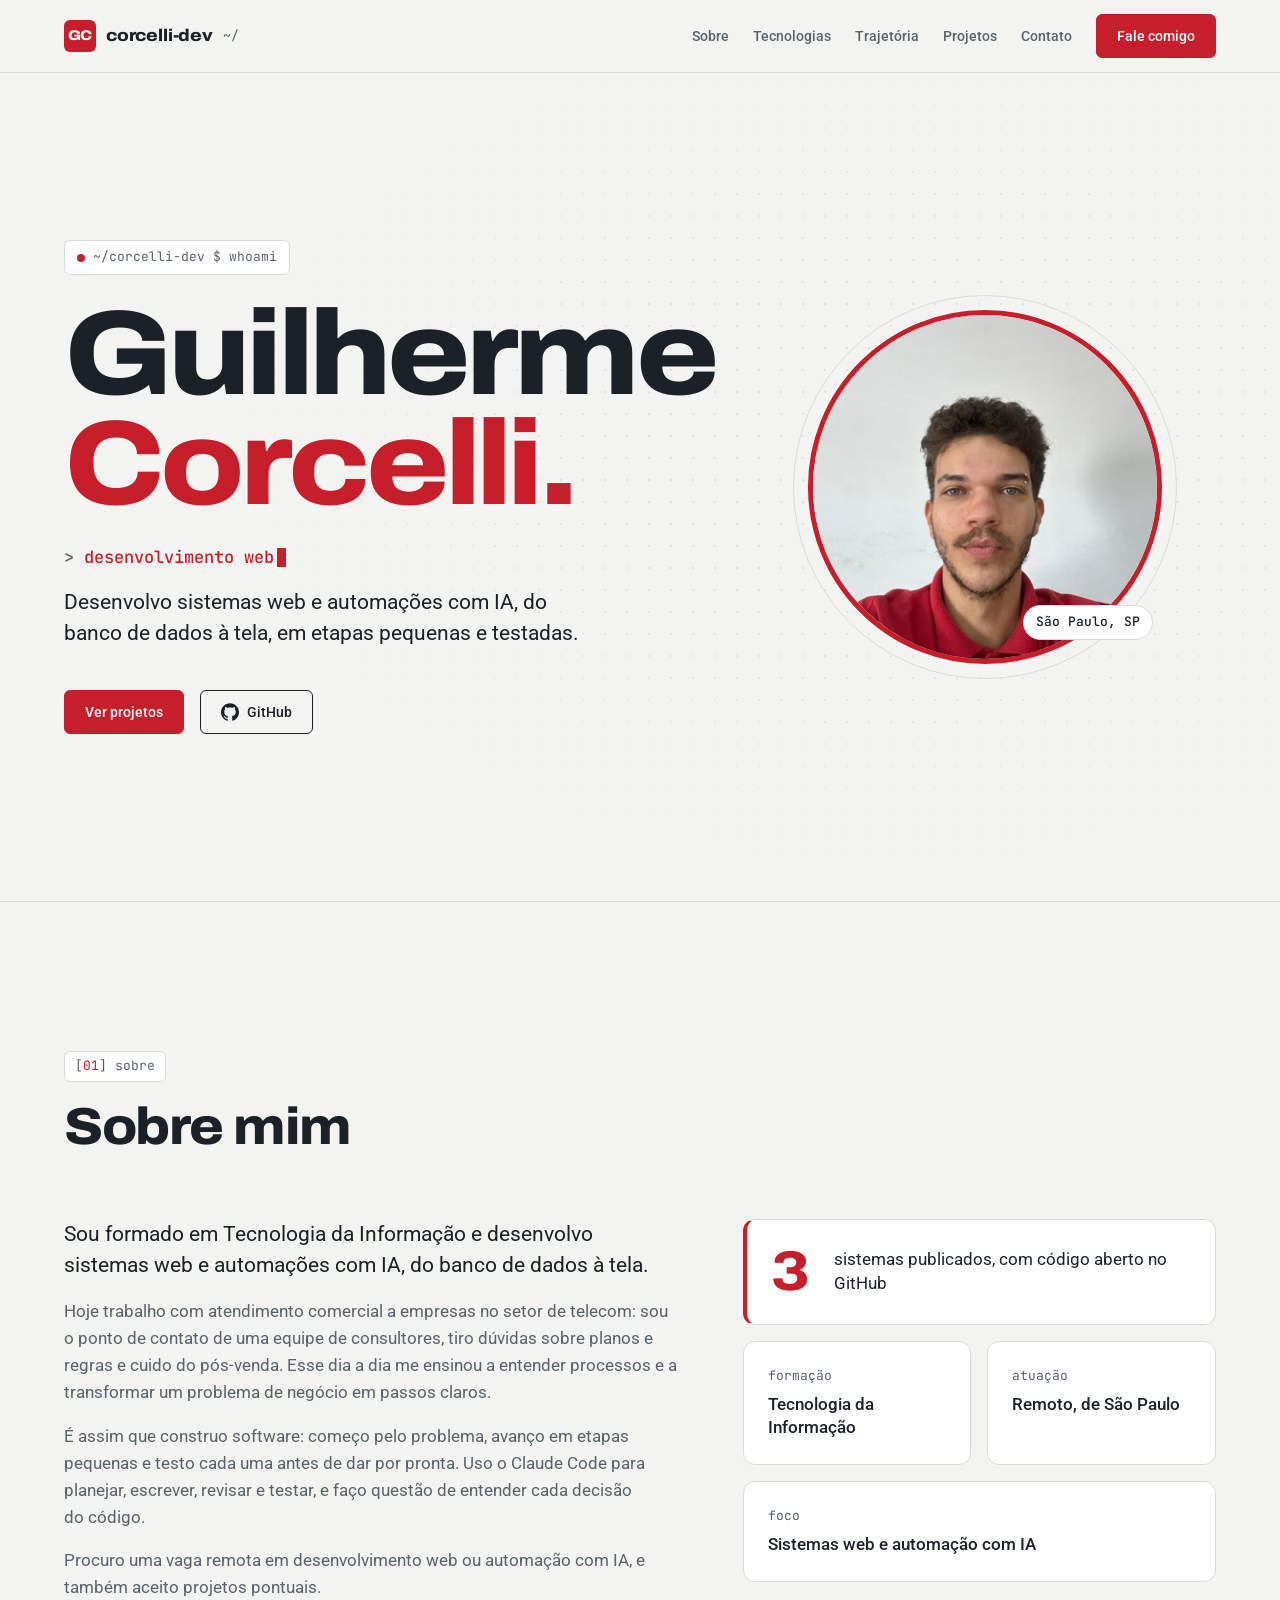
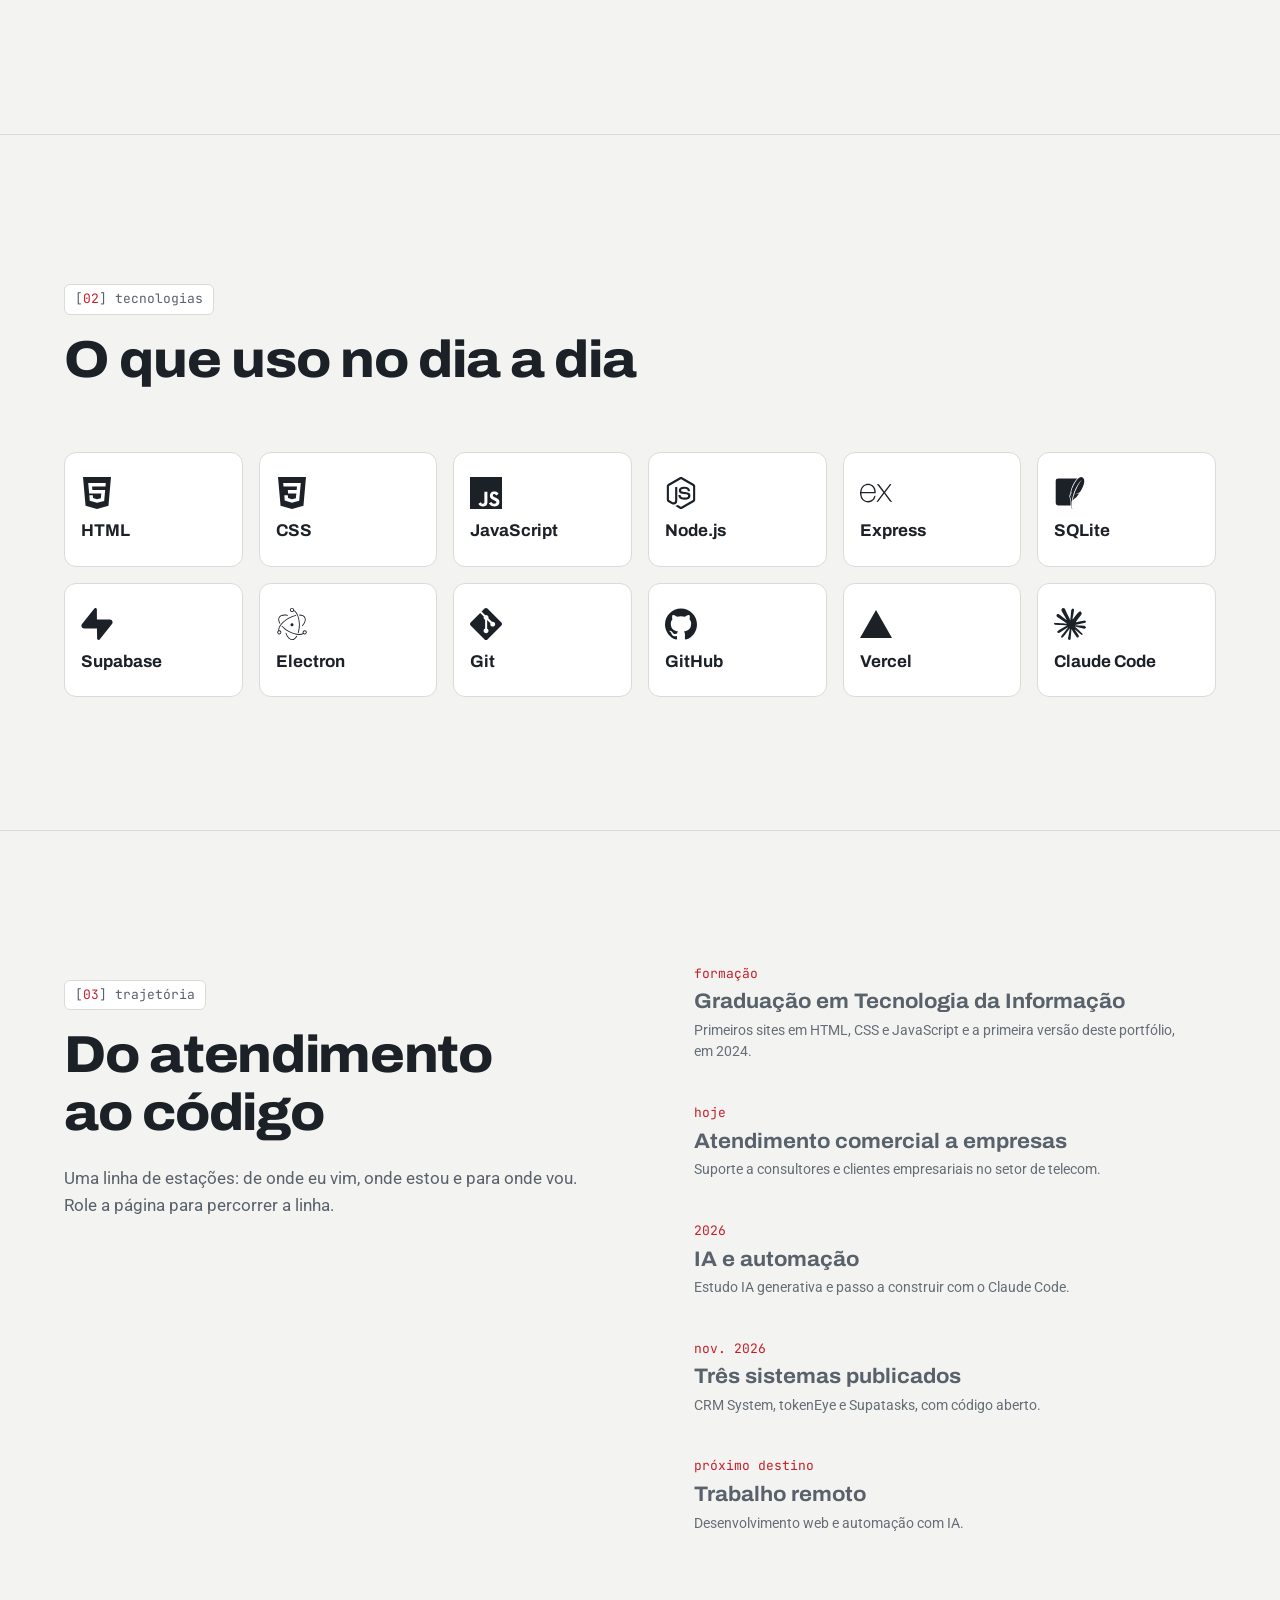
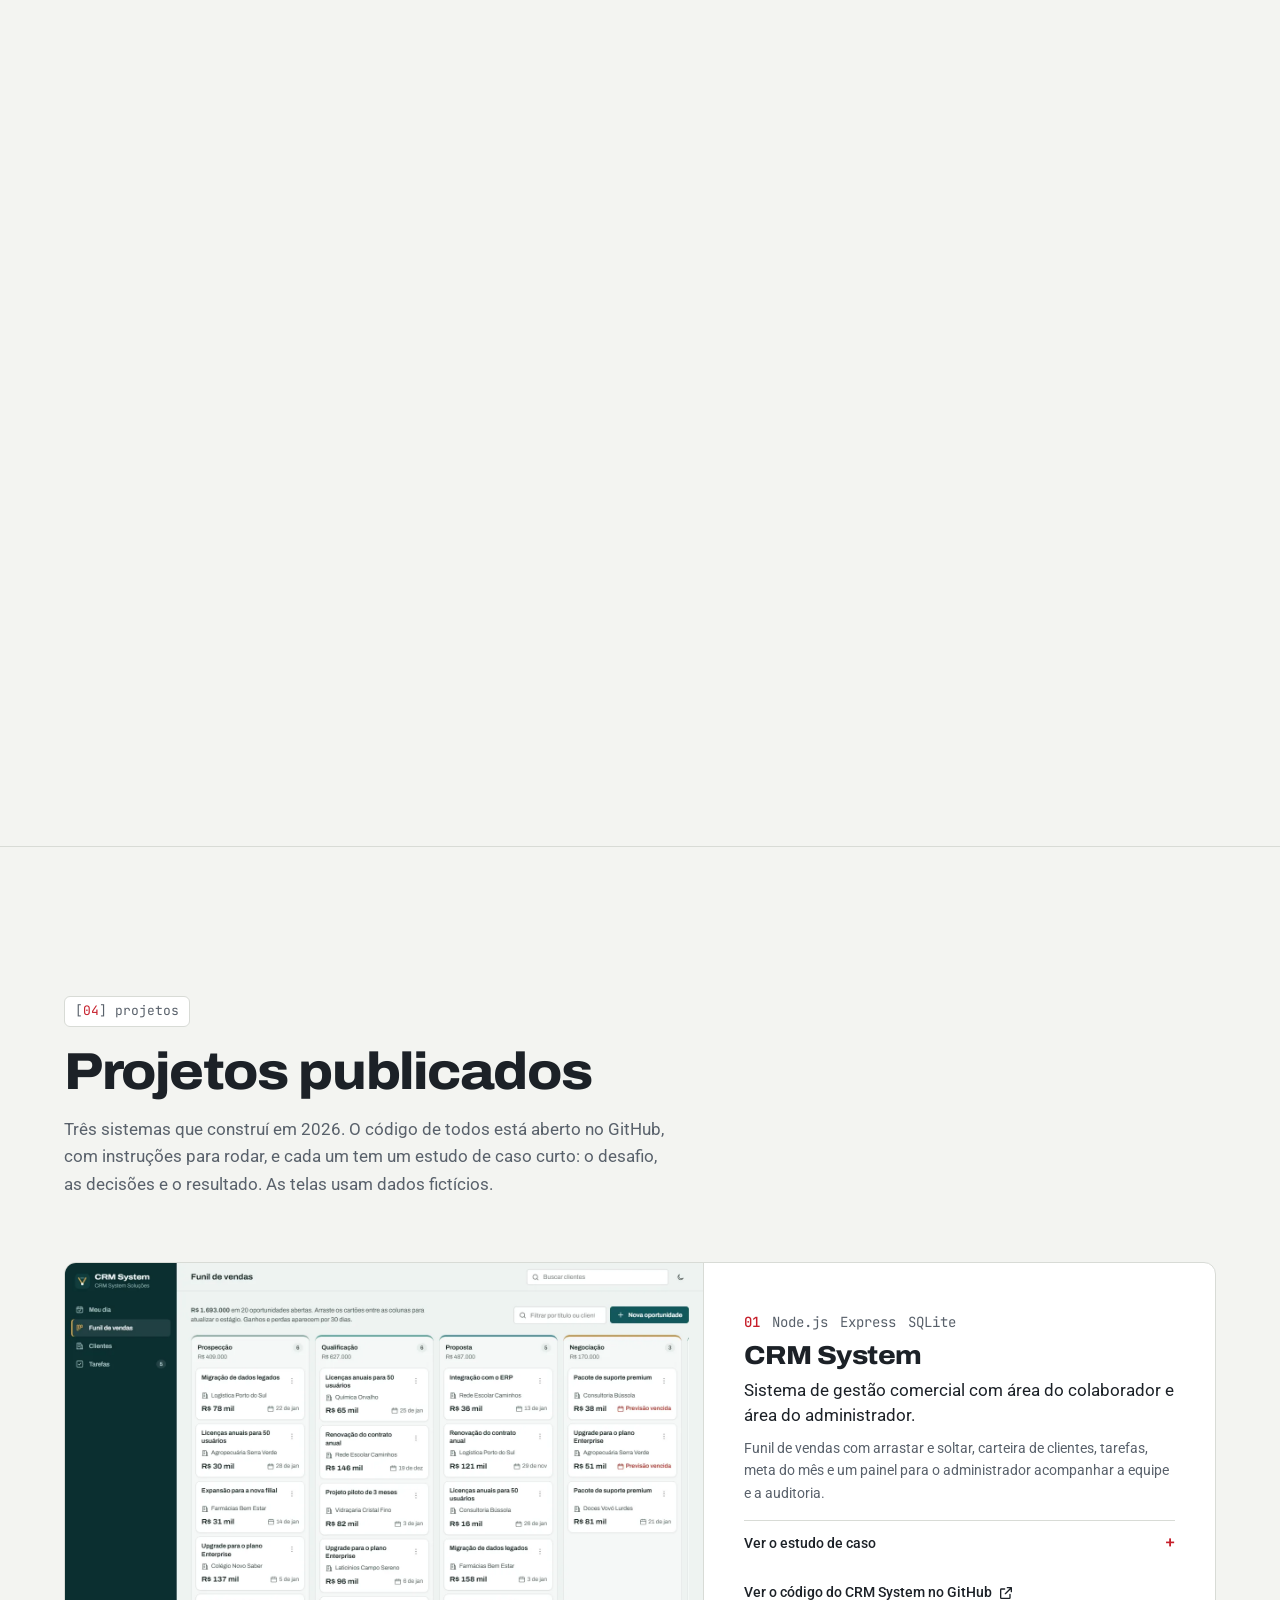
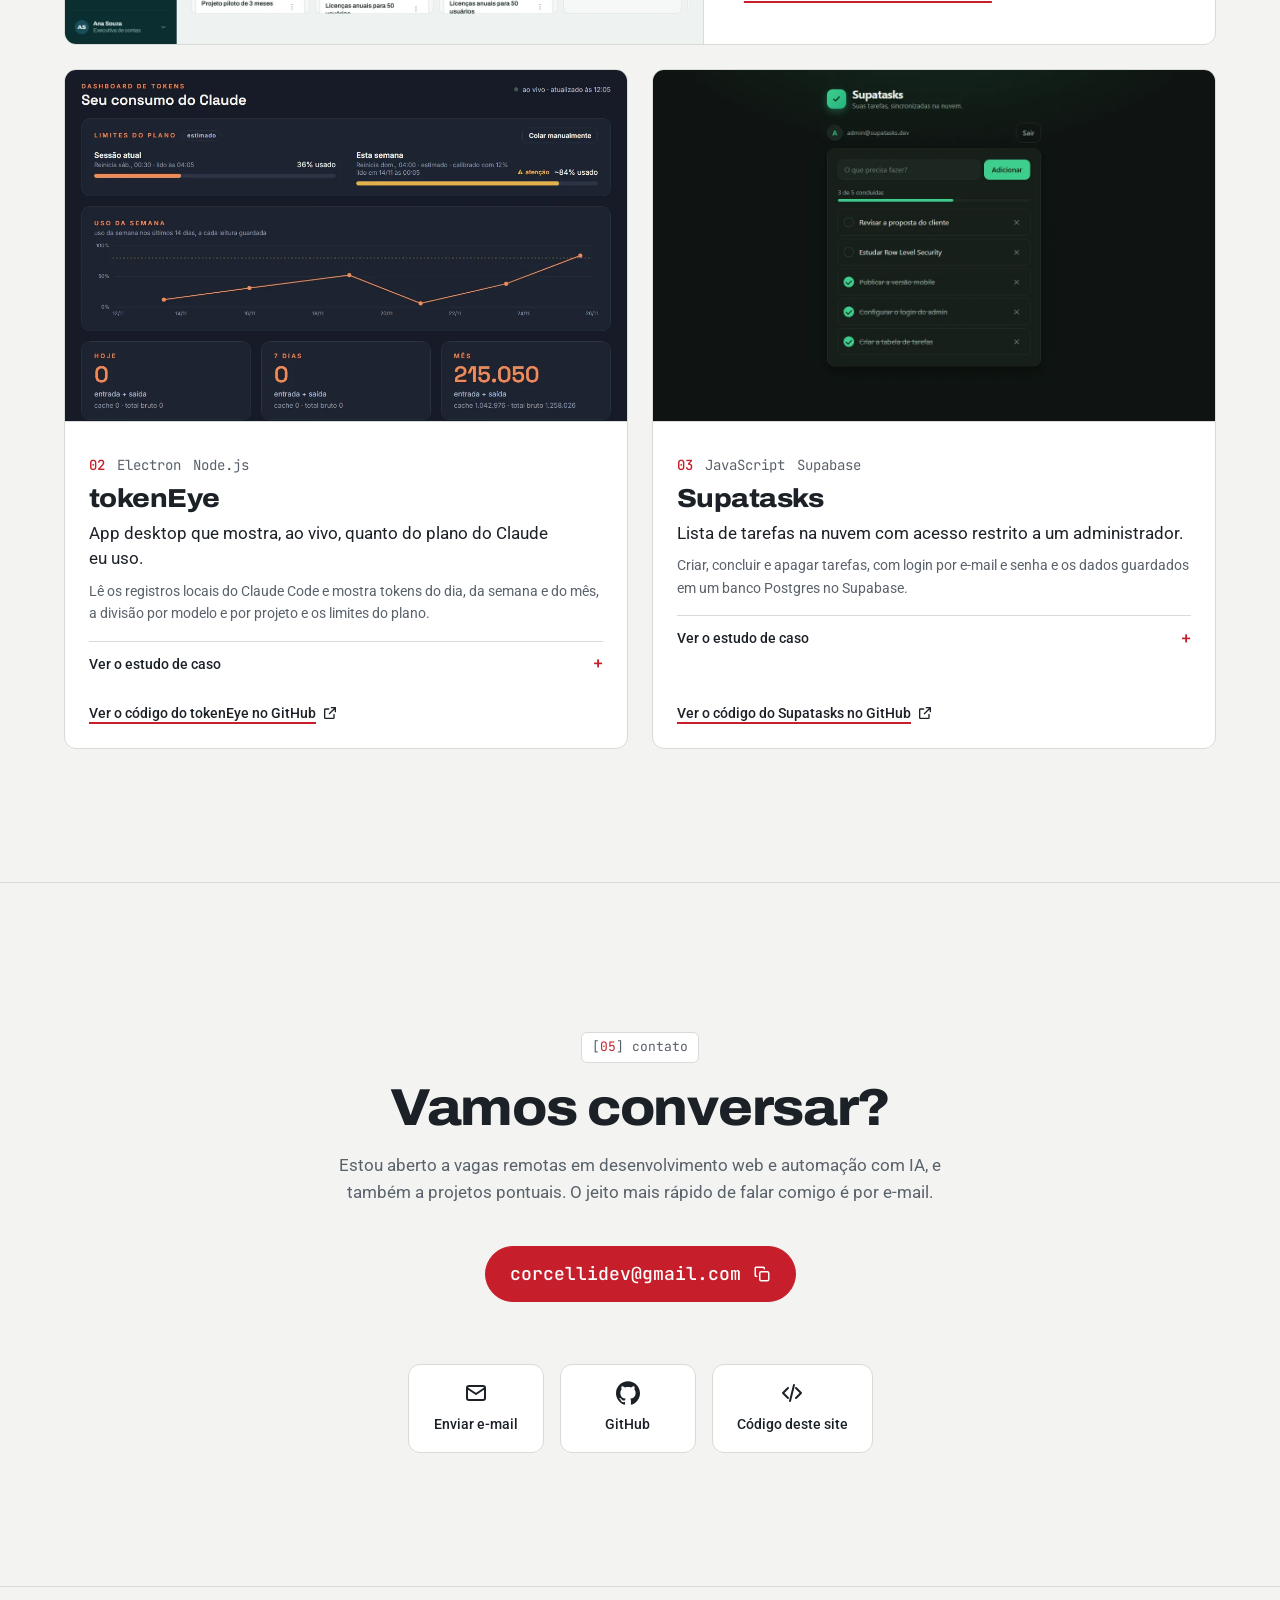
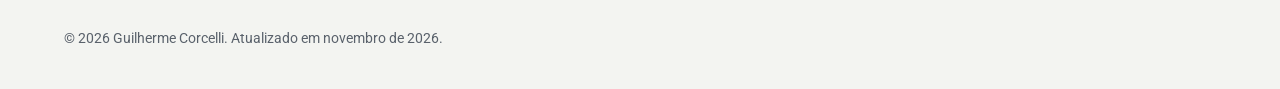
==== commit db1d7394: "refactor: tira o selo de disponibilidade, a frase do rodape e as legendas das tecnologias Pedido do " ====
--- a/index.html
+++ b/index.html
@@ -127,7 +127,6 @@
               Desenvolvo sistemas web e automações com IA, do banco de dados à tela, em
               etapas pequenas e testadas.
             </p>
-            <p class="status">Aberto a trabalho remoto, de São Paulo, SP</p>
             <div class="acoes">
               <a class="botao" href="#projetos">Ver projetos</a>
               <a class="botao botao--contorno" href="https://github.com/Corcelliz">
@@ -213,69 +212,56 @@
           <header class="secao-topo">
             <p class="secao-rotulo" aria-hidden="true">[<span>02</span>] tecnologias</p>
             <h2 class="secao-titulo" id="tecnologias-titulo">O que uso no dia a dia</h2>
-            <p>Cada tecnologia com o projeto em que eu usei, no lugar de uma lista solta.</p>
           </header>
 
           <ul class="tecnologias-grade" role="list">
               <li class="tecnologia cartao">
                 <svg aria-hidden="true"><use href="assets/icons/tecnologias.svg#i-html"></use></svg>
                 <strong translate="no">HTML</strong>
-                <span>Em todos os projetos</span>
               </li>
               <li class="tecnologia cartao">
                 <svg aria-hidden="true"><use href="assets/icons/tecnologias.svg#i-css"></use></svg>
                 <strong translate="no">CSS</strong>
-                <span>Em todos os projetos</span>
               </li>
               <li class="tecnologia cartao">
                 <svg aria-hidden="true"><use href="assets/icons/tecnologias.svg#i-js"></use></svg>
                 <strong translate="no">JavaScript</strong>
-                <span>Em todos os projetos</span>
               </li>
               <li class="tecnologia cartao">
                 <svg aria-hidden="true"><use href="assets/icons/tecnologias.svg#i-node"></use></svg>
                 <strong translate="no">Node.js</strong>
-                <span>CRM System e tokenEye</span>
               </li>
               <li class="tecnologia cartao">
                 <svg aria-hidden="true"><use href="assets/icons/tecnologias.svg#i-express"></use></svg>
                 <strong translate="no">Express</strong>
-                <span>CRM System</span>
               </li>
               <li class="tecnologia cartao">
                 <svg aria-hidden="true"><use href="assets/icons/tecnologias.svg#i-sqlite"></use></svg>
                 <strong translate="no">SQLite</strong>
-                <span>CRM System</span>
               </li>
               <li class="tecnologia cartao">
                 <svg aria-hidden="true"><use href="assets/icons/tecnologias.svg#i-supabase"></use></svg>
                 <strong translate="no">Supabase</strong>
-                <span>Supatasks: Postgres, login e RLS</span>
               </li>
               <li class="tecnologia cartao">
                 <svg aria-hidden="true"><use href="assets/icons/tecnologias.svg#i-electron"></use></svg>
                 <strong translate="no">Electron</strong>
-                <span>tokenEye</span>
               </li>
               <li class="tecnologia cartao">
                 <svg aria-hidden="true"><use href="assets/icons/tecnologias.svg#i-git"></use></svg>
                 <strong translate="no">Git</strong>
-                <span>Commits pequenos, um assunto por vez</span>
               </li>
               <li class="tecnologia cartao">
                 <svg aria-hidden="true"><use href="assets/icons/tecnologias.svg#i-github"></use></svg>
                 <strong translate="no">GitHub</strong>
-                <span>Código aberto de todos os projetos</span>
               </li>
               <li class="tecnologia cartao">
                 <svg aria-hidden="true"><use href="assets/icons/tecnologias.svg#i-vercel"></use></svg>
                 <strong translate="no">Vercel</strong>
-                <span>Publica este site</span>
               </li>
               <li class="tecnologia cartao">
                 <svg aria-hidden="true"><use href="assets/icons/tecnologias.svg#i-claude"></use></svg>
                 <strong translate="no">Claude Code</strong>
-                <span>Planejar, revisar e testar</span>
               </li>
           </ul>
         </div>
@@ -562,7 +548,6 @@
     <footer class="rodape">
       <div class="container">
         <p>© 2026 Guilherme Corcelli. Atualizado em novembro de 2026.</p>
-        <p>Feito à mão em HTML, CSS e JavaScript, sem framework.</p>
       </div>
     </footer>
 
--- a/css/components.css
+++ b/css/components.css
@@ -138,27 +138,9 @@
   line-height: 1.5;
 }
 
-/* Selo de disponibilidade */
-.status {
-  display: inline-flex;
-  align-items: center;
-  gap: 0.5rem;
-  margin-block: var(--e-3) var(--e-4);
-  padding: 0.375rem 0.875rem;
-  border: 1px solid var(--fio);
-  border-radius: 999px;
-  background: var(--superficie);
-  font-size: var(--t-0);
-  font-weight: 500;
-}
-
-.status::before {
-  content: "";
-  width: 0.5rem;
-  height: 0.5rem;
-  border-radius: 50%;
-  background: #2f9e5b;
-  box-shadow: 0 0 0 3px rgb(47 158 91 / 0.18);
+/* Os botões da abertura ficam um pouco afastados do texto */
+.abertura .acoes {
+  margin-top: var(--e-4);
 }
 
 /* Foto redonda com um anel vermelho e um anel fino, como as estações da trajetória */
@@ -311,14 +293,6 @@
   font-size: var(--t-1);
   font-weight: 700;
   line-height: 1.2;
-}
-
-/* Onde foi usada: contexto no lugar de uma lista solta */
-.tecnologia span {
-  margin-top: -0.5rem;
-  color: var(--tinta-suave);
-  font-size: var(--t-mini);
-  line-height: 1.4;
 }
 
 /* ---------- Linha da trajetória ----------
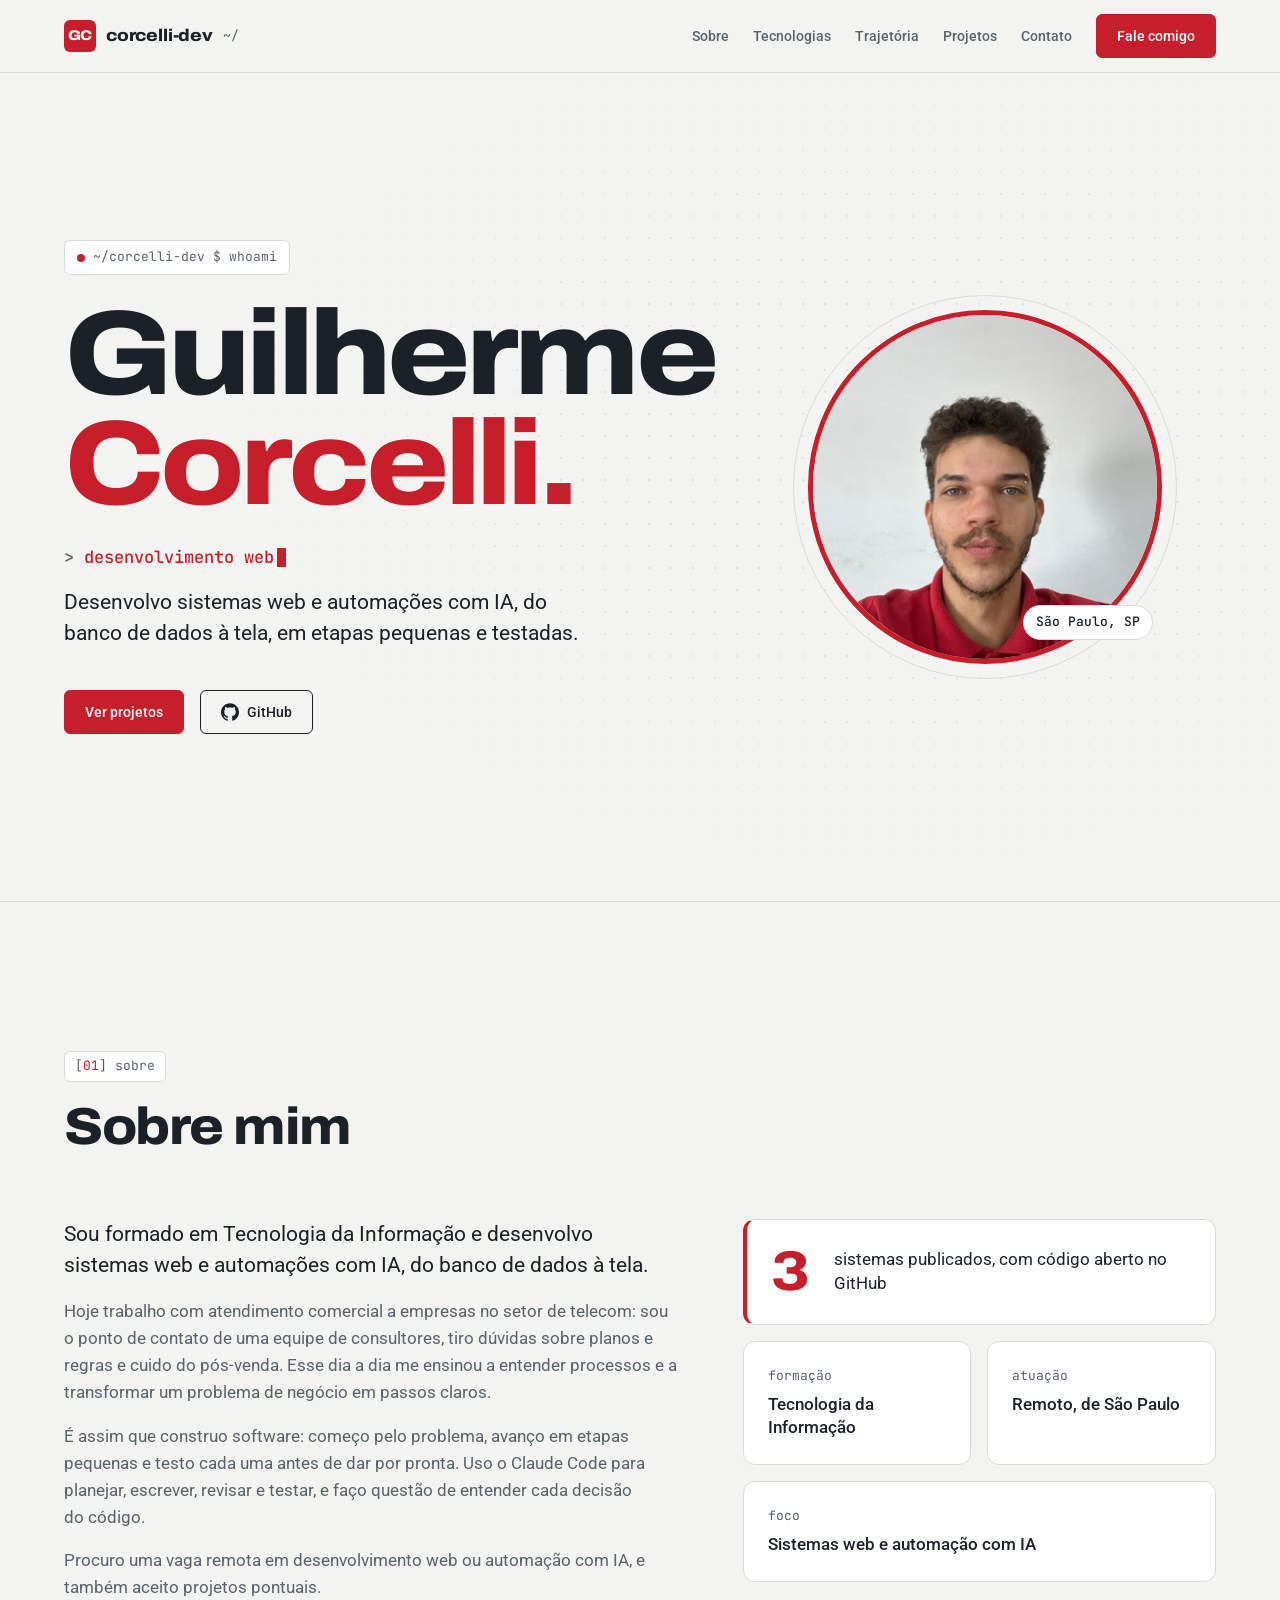
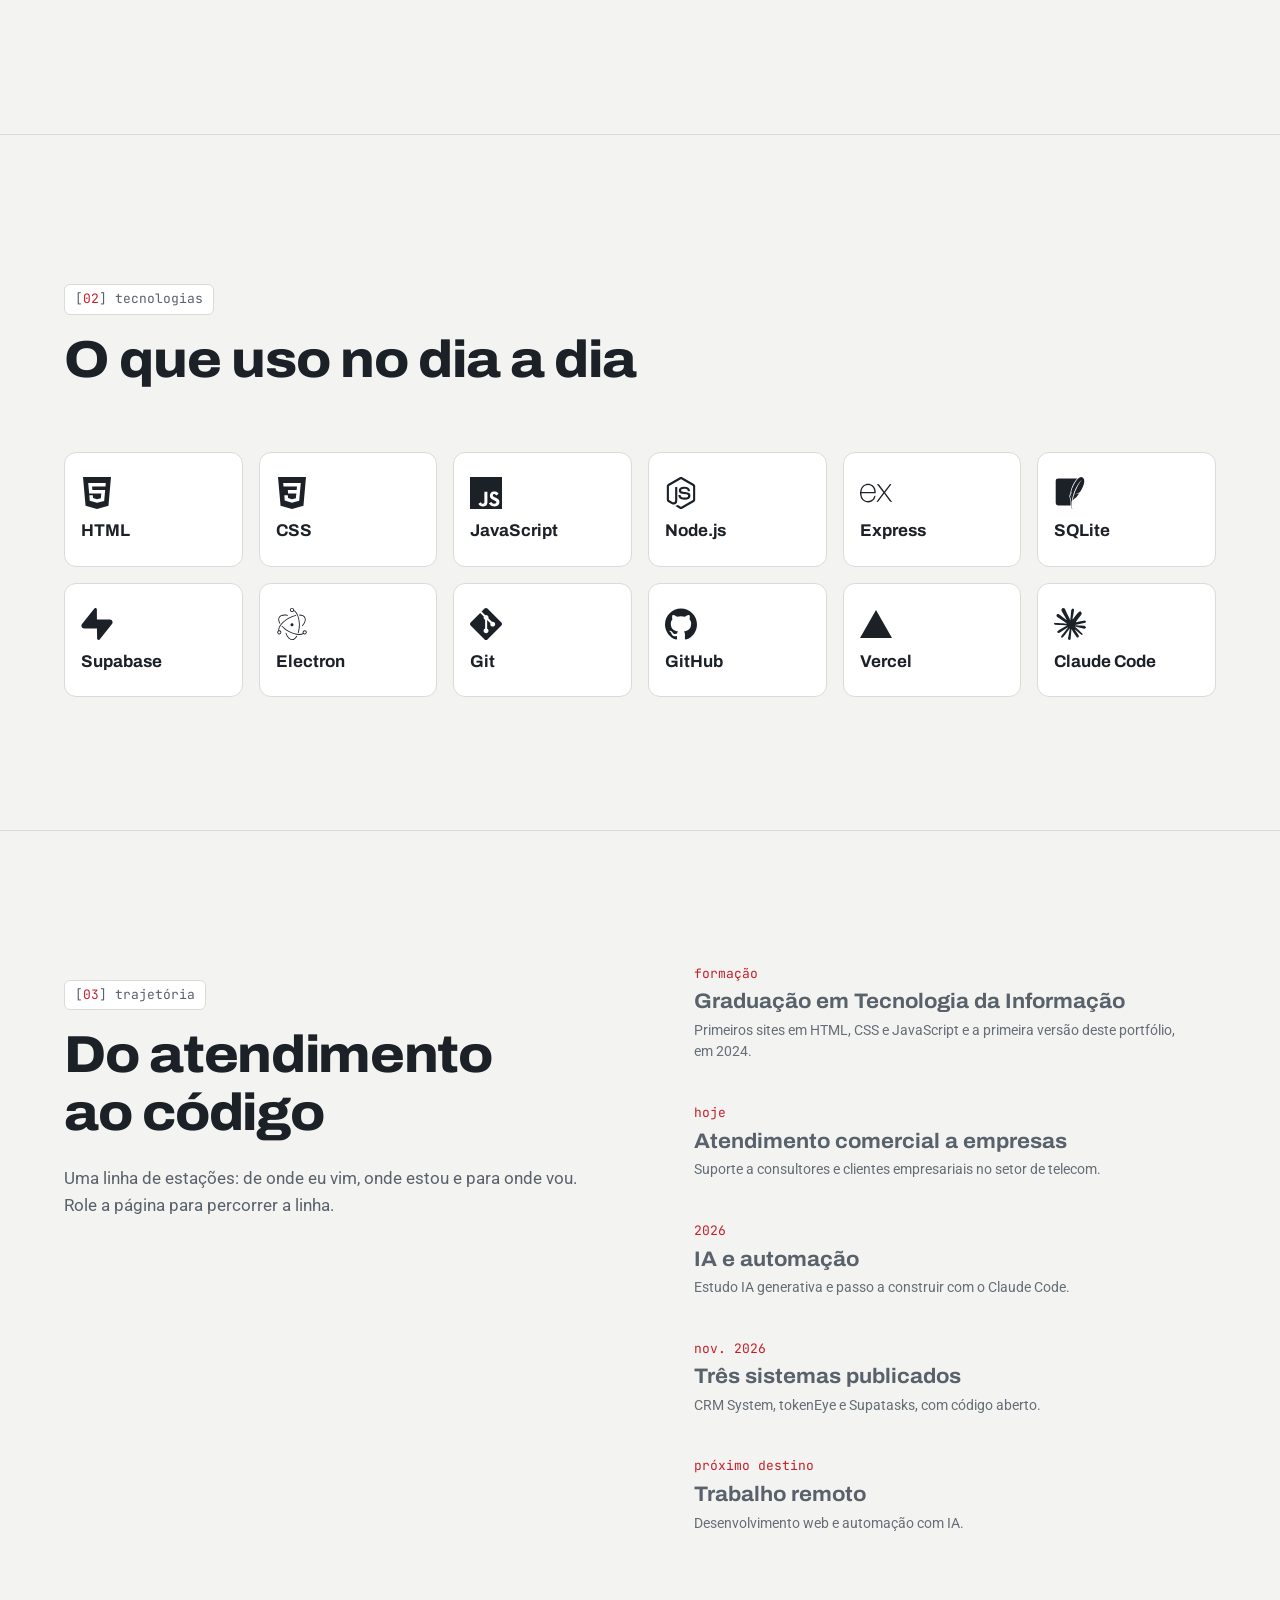
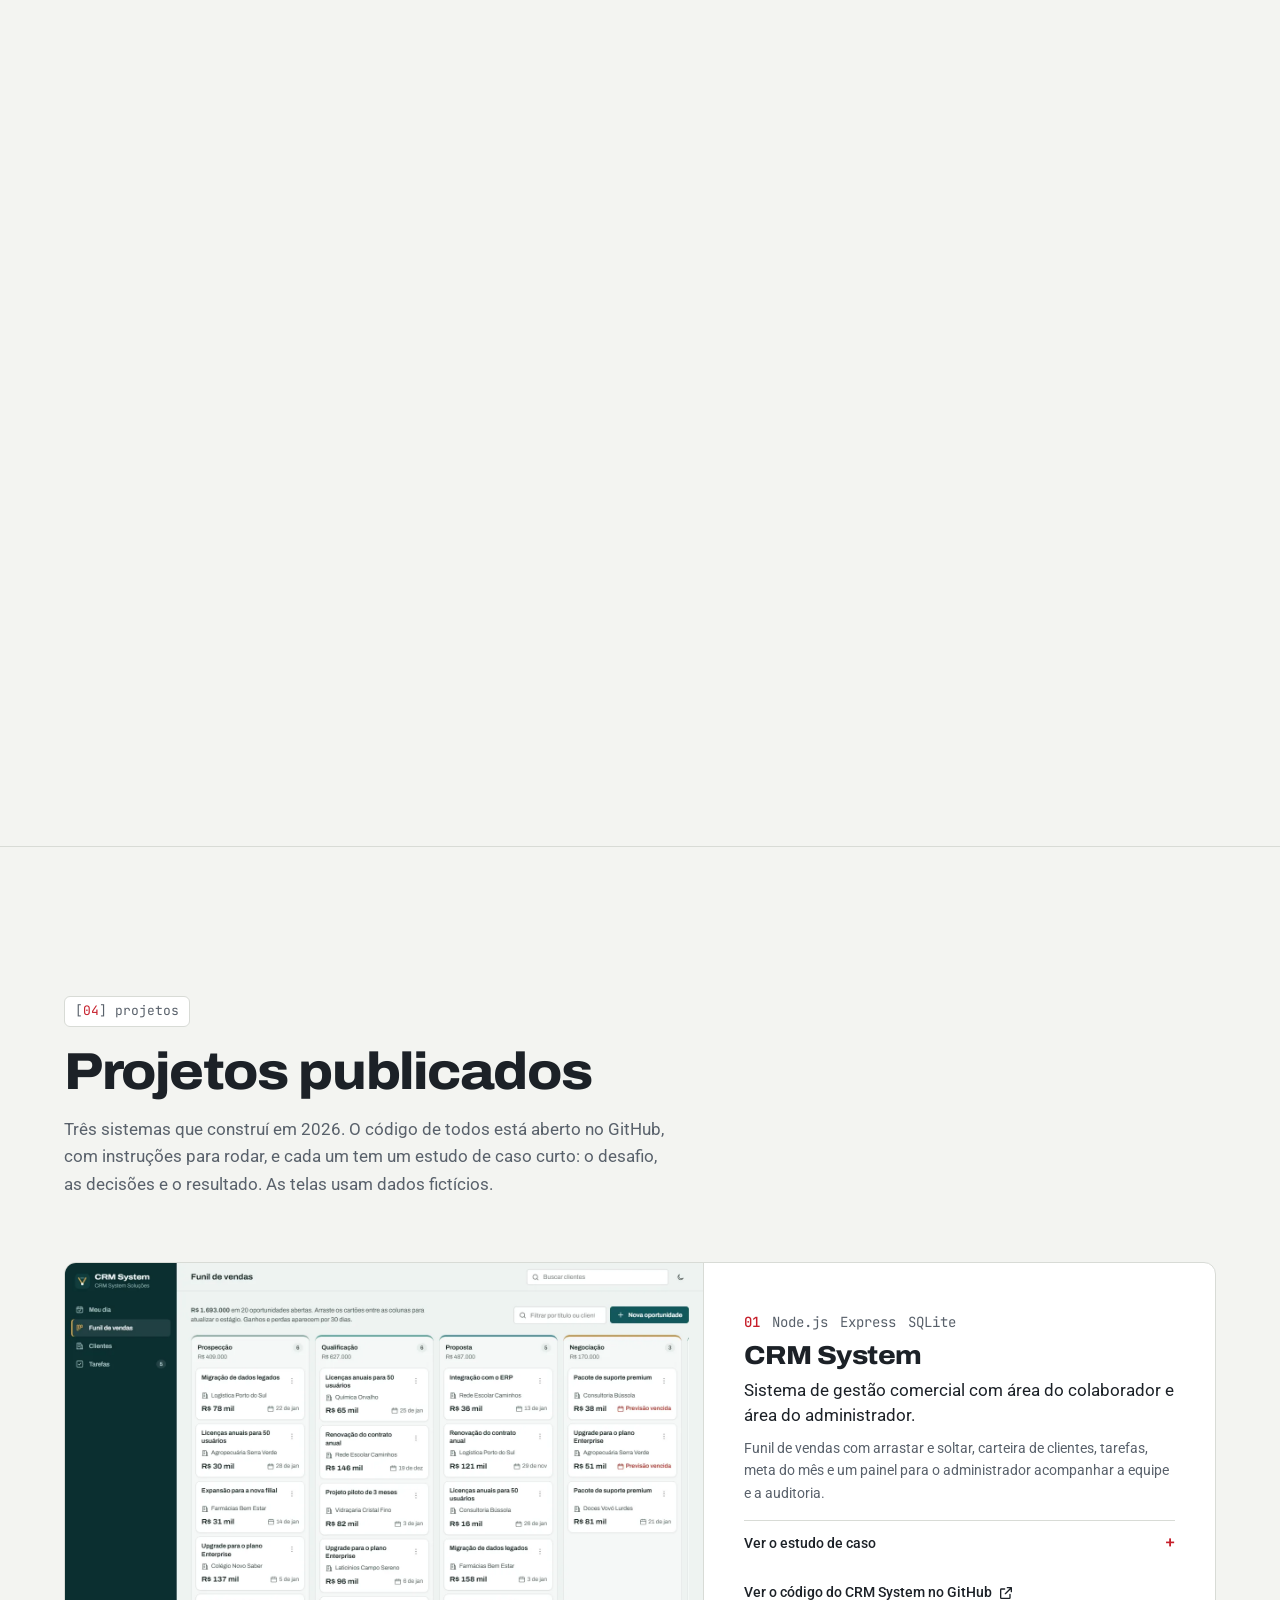
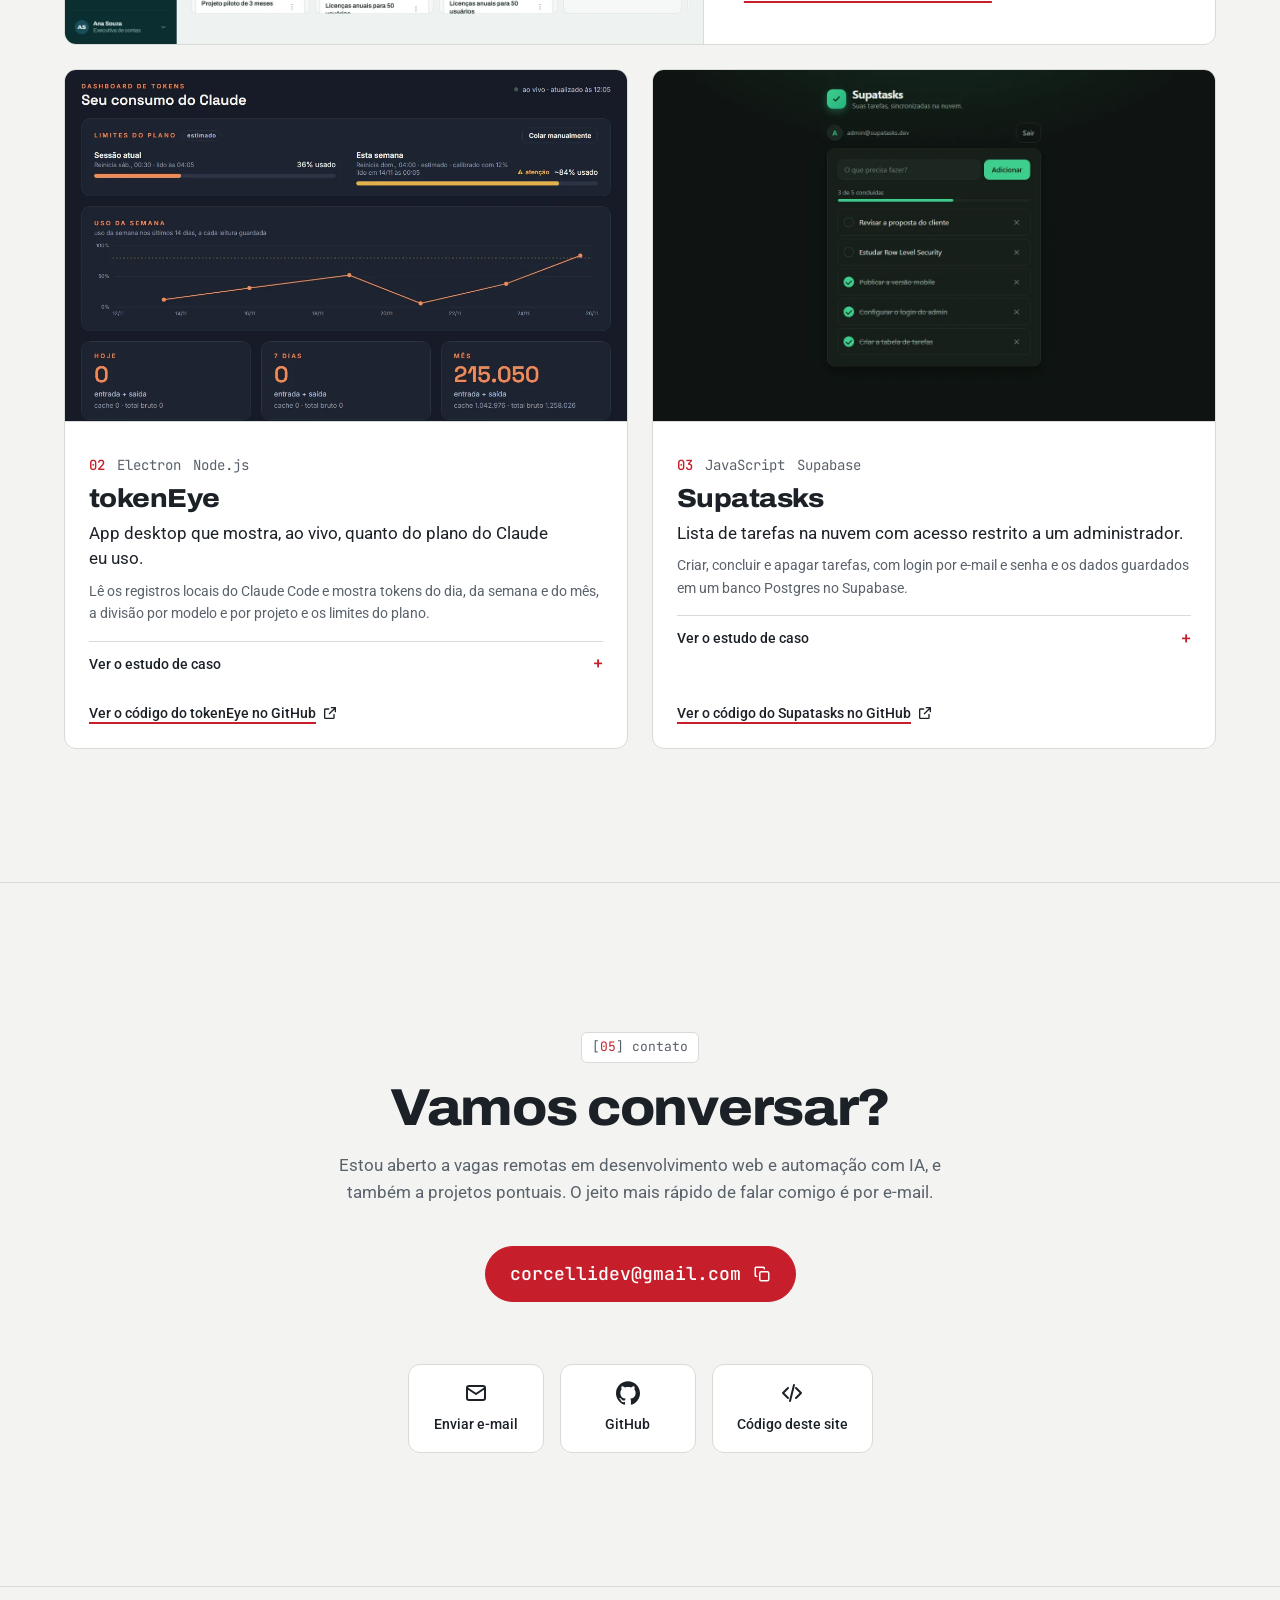
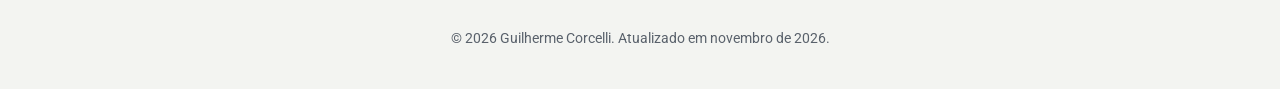
==== commit 0ee04bdf: "feat: cartoes de tecnologia assumem a cor da logo ao passar o mouse Cada cartao define --marca com a" ====
--- a/index.html
+++ b/index.html
@@ -215,51 +215,51 @@
           </header>
 
           <ul class="tecnologias-grade" role="list">
-              <li class="tecnologia cartao">
+              <li class="tecnologia cartao" style="--marca: #E34F26">
                 <svg aria-hidden="true"><use href="assets/icons/tecnologias.svg#i-html"></use></svg>
                 <strong translate="no">HTML</strong>
               </li>
-              <li class="tecnologia cartao">
+              <li class="tecnologia cartao" style="--marca: #1572B6">
                 <svg aria-hidden="true"><use href="assets/icons/tecnologias.svg#i-css"></use></svg>
                 <strong translate="no">CSS</strong>
               </li>
-              <li class="tecnologia cartao">
+              <li class="tecnologia cartao" style="--marca: #F7DF1E">
                 <svg aria-hidden="true"><use href="assets/icons/tecnologias.svg#i-js"></use></svg>
                 <strong translate="no">JavaScript</strong>
               </li>
-              <li class="tecnologia cartao">
+              <li class="tecnologia cartao" style="--marca: #5FA04E">
                 <svg aria-hidden="true"><use href="assets/icons/tecnologias.svg#i-node"></use></svg>
                 <strong translate="no">Node.js</strong>
               </li>
-              <li class="tecnologia cartao">
+              <li class="tecnologia cartao" style="--marca: var(--tinta)">
                 <svg aria-hidden="true"><use href="assets/icons/tecnologias.svg#i-express"></use></svg>
                 <strong translate="no">Express</strong>
               </li>
-              <li class="tecnologia cartao">
+              <li class="tecnologia cartao" style="--marca: #003B57;--marca-escuro:#4DA6D6">
                 <svg aria-hidden="true"><use href="assets/icons/tecnologias.svg#i-sqlite"></use></svg>
                 <strong translate="no">SQLite</strong>
               </li>
-              <li class="tecnologia cartao">
+              <li class="tecnologia cartao" style="--marca: #3FCF8E">
                 <svg aria-hidden="true"><use href="assets/icons/tecnologias.svg#i-supabase"></use></svg>
                 <strong translate="no">Supabase</strong>
               </li>
-              <li class="tecnologia cartao">
+              <li class="tecnologia cartao" style="--marca: #47848F">
                 <svg aria-hidden="true"><use href="assets/icons/tecnologias.svg#i-electron"></use></svg>
                 <strong translate="no">Electron</strong>
               </li>
-              <li class="tecnologia cartao">
+              <li class="tecnologia cartao" style="--marca: #F05032">
                 <svg aria-hidden="true"><use href="assets/icons/tecnologias.svg#i-git"></use></svg>
                 <strong translate="no">Git</strong>
               </li>
-              <li class="tecnologia cartao">
+              <li class="tecnologia cartao" style="--marca: var(--tinta)">
                 <svg aria-hidden="true"><use href="assets/icons/tecnologias.svg#i-github"></use></svg>
                 <strong translate="no">GitHub</strong>
               </li>
-              <li class="tecnologia cartao">
+              <li class="tecnologia cartao" style="--marca: var(--tinta)">
                 <svg aria-hidden="true"><use href="assets/icons/tecnologias.svg#i-vercel"></use></svg>
                 <strong translate="no">Vercel</strong>
               </li>
-              <li class="tecnologia cartao">
+              <li class="tecnologia cartao" style="--marca: #D97757">
                 <svg aria-hidden="true"><use href="assets/icons/tecnologias.svg#i-claude"></use></svg>
                 <strong translate="no">Claude Code</strong>
               </li>
--- a/css/layout.css
+++ b/css/layout.css
@@ -277,7 +277,7 @@
   display: flex;
   flex-wrap: wrap;
   align-items: center;
-  justify-content: space-between;
+  justify-content: center;
   gap: var(--e-2);
   padding-block: var(--e-4);
 }
--- a/css/components.css
+++ b/css/components.css
@@ -270,7 +270,7 @@
   flex-direction: column;
   gap: 0.75rem;
   padding: var(--e-3) var(--e-2);
-  transition: border-color 0.15s ease;
+  transition: border-color 0.15s ease, background-color 0.15s ease;
 }
 
 .tecnologia svg {
@@ -280,12 +280,26 @@
   transition: color 0.15s ease;
 }
 
+/* Ao passar o mouse, o cartão assume a cor da logo da tecnologia.
+   --marca vem de cada cartão no HTML; --marca-escuro é uma versão mais clara
+   para o tema escuro, quando a cor original some no fundo (só o SQLite). */
+.tecnologia {
+  --cor: var(--marca, var(--sinal));
+}
+
+@media (prefers-color-scheme: dark) {
+  .tecnologia {
+    --cor: var(--marca-escuro, var(--marca, var(--sinal)));
+  }
+}
+
 .tecnologia:hover {
-  border-color: var(--sinal);
+  border-color: var(--cor);
+  background: color-mix(in srgb, var(--cor) 7%, var(--superficie));
 }
 
 .tecnologia:hover svg {
-  color: var(--sinal);
+  color: var(--cor);
 }
 
 .tecnologia strong {
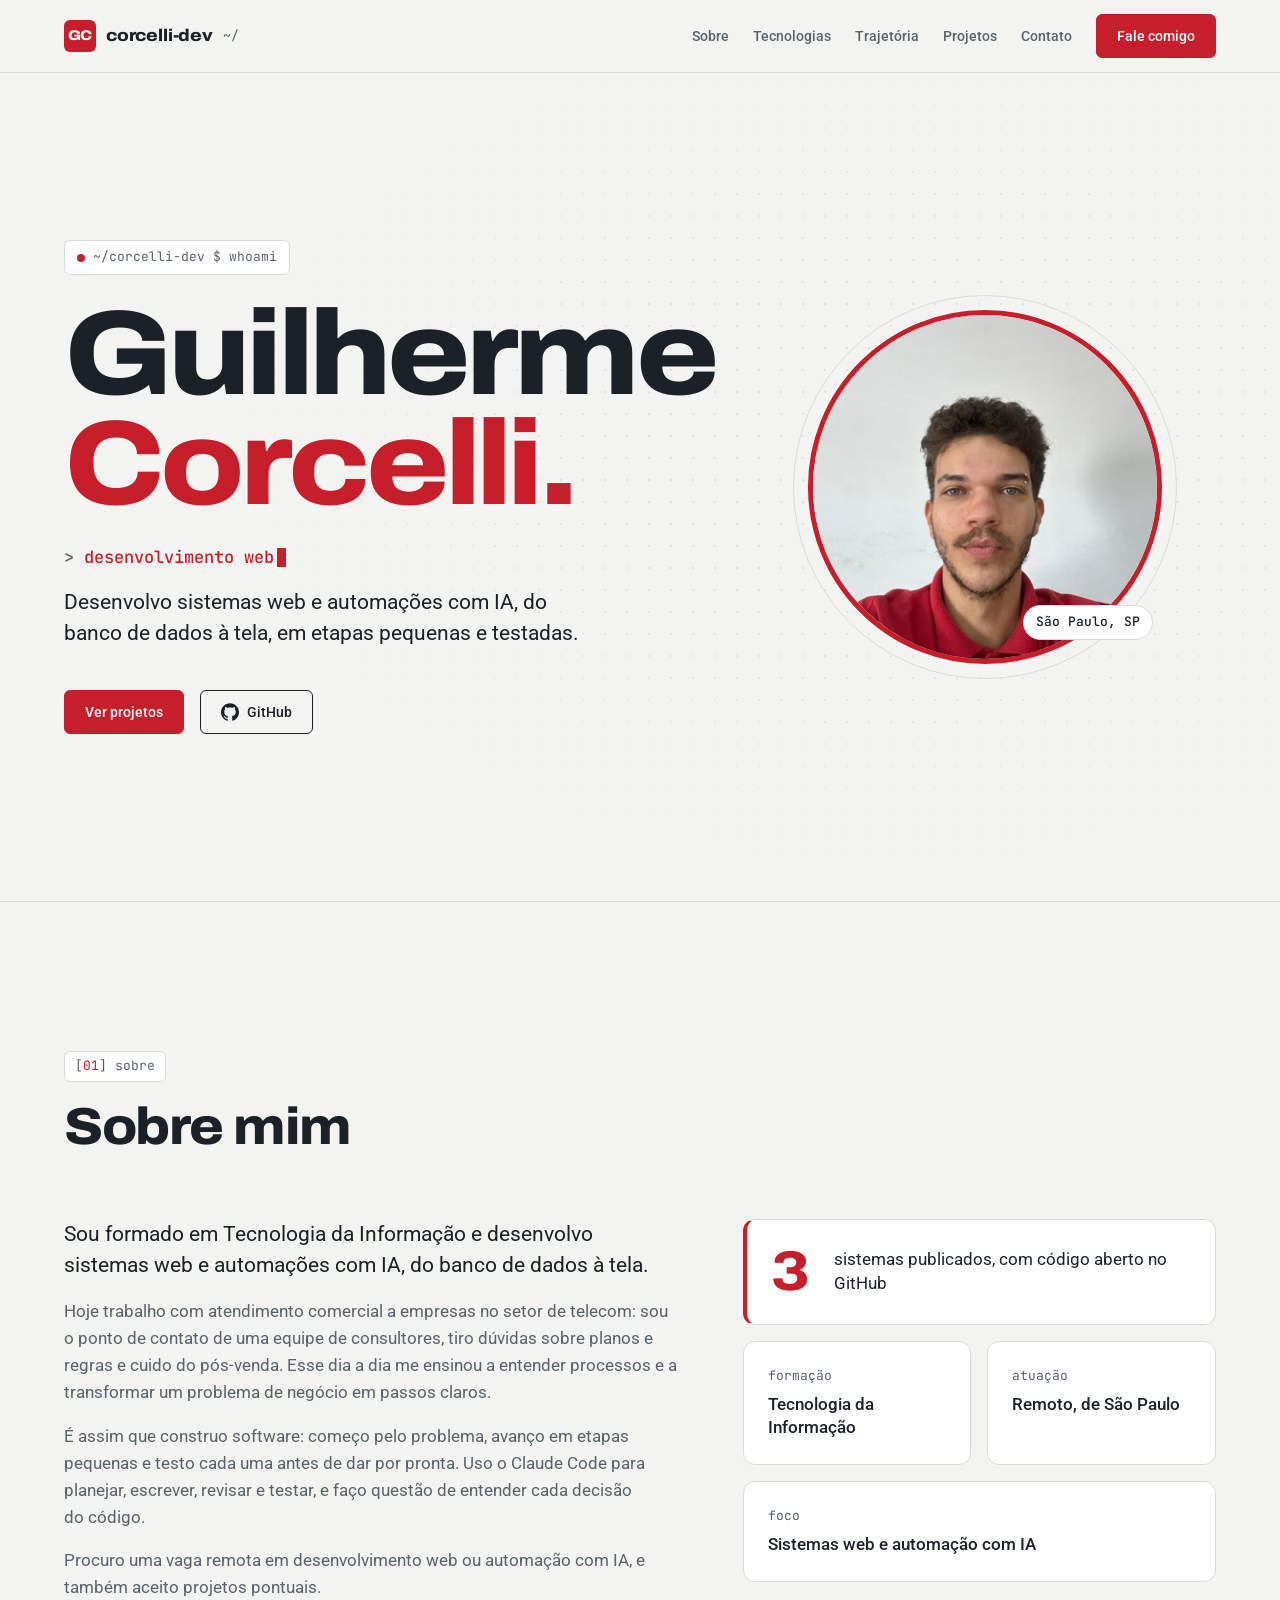
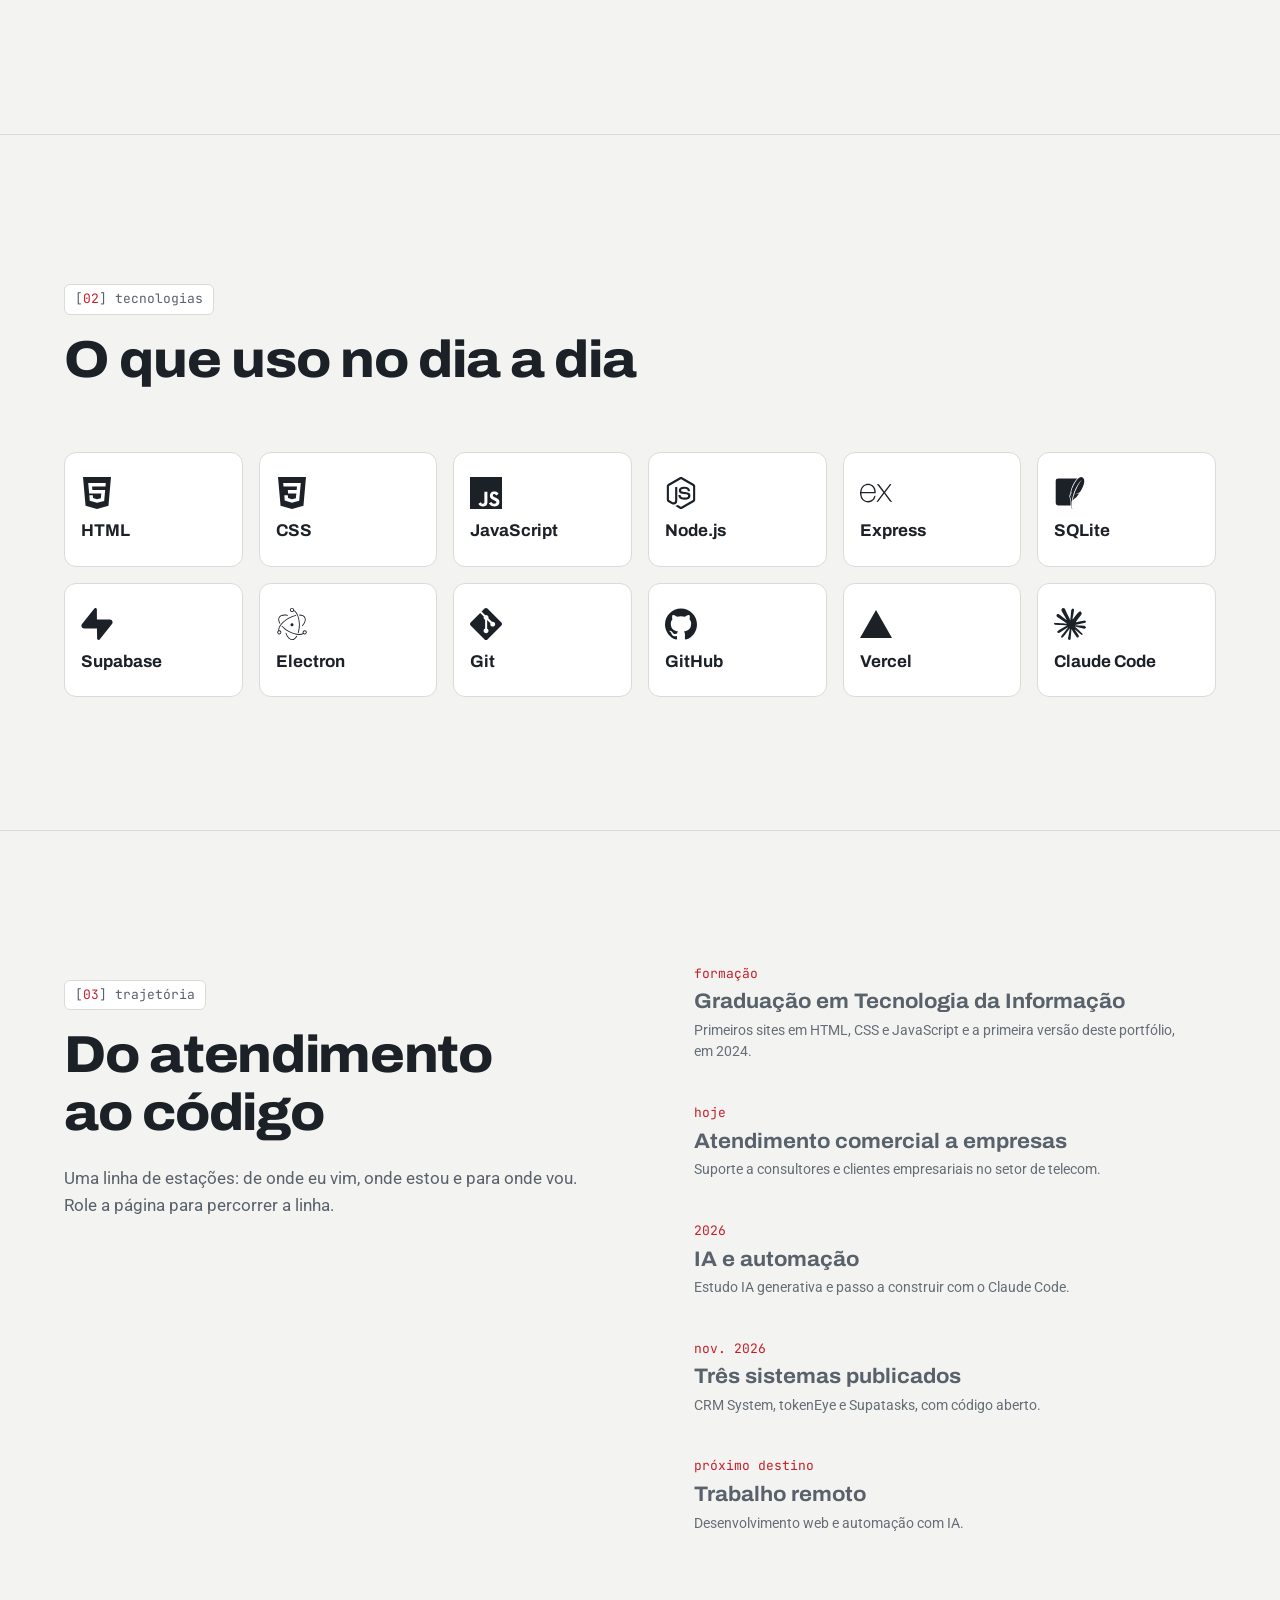
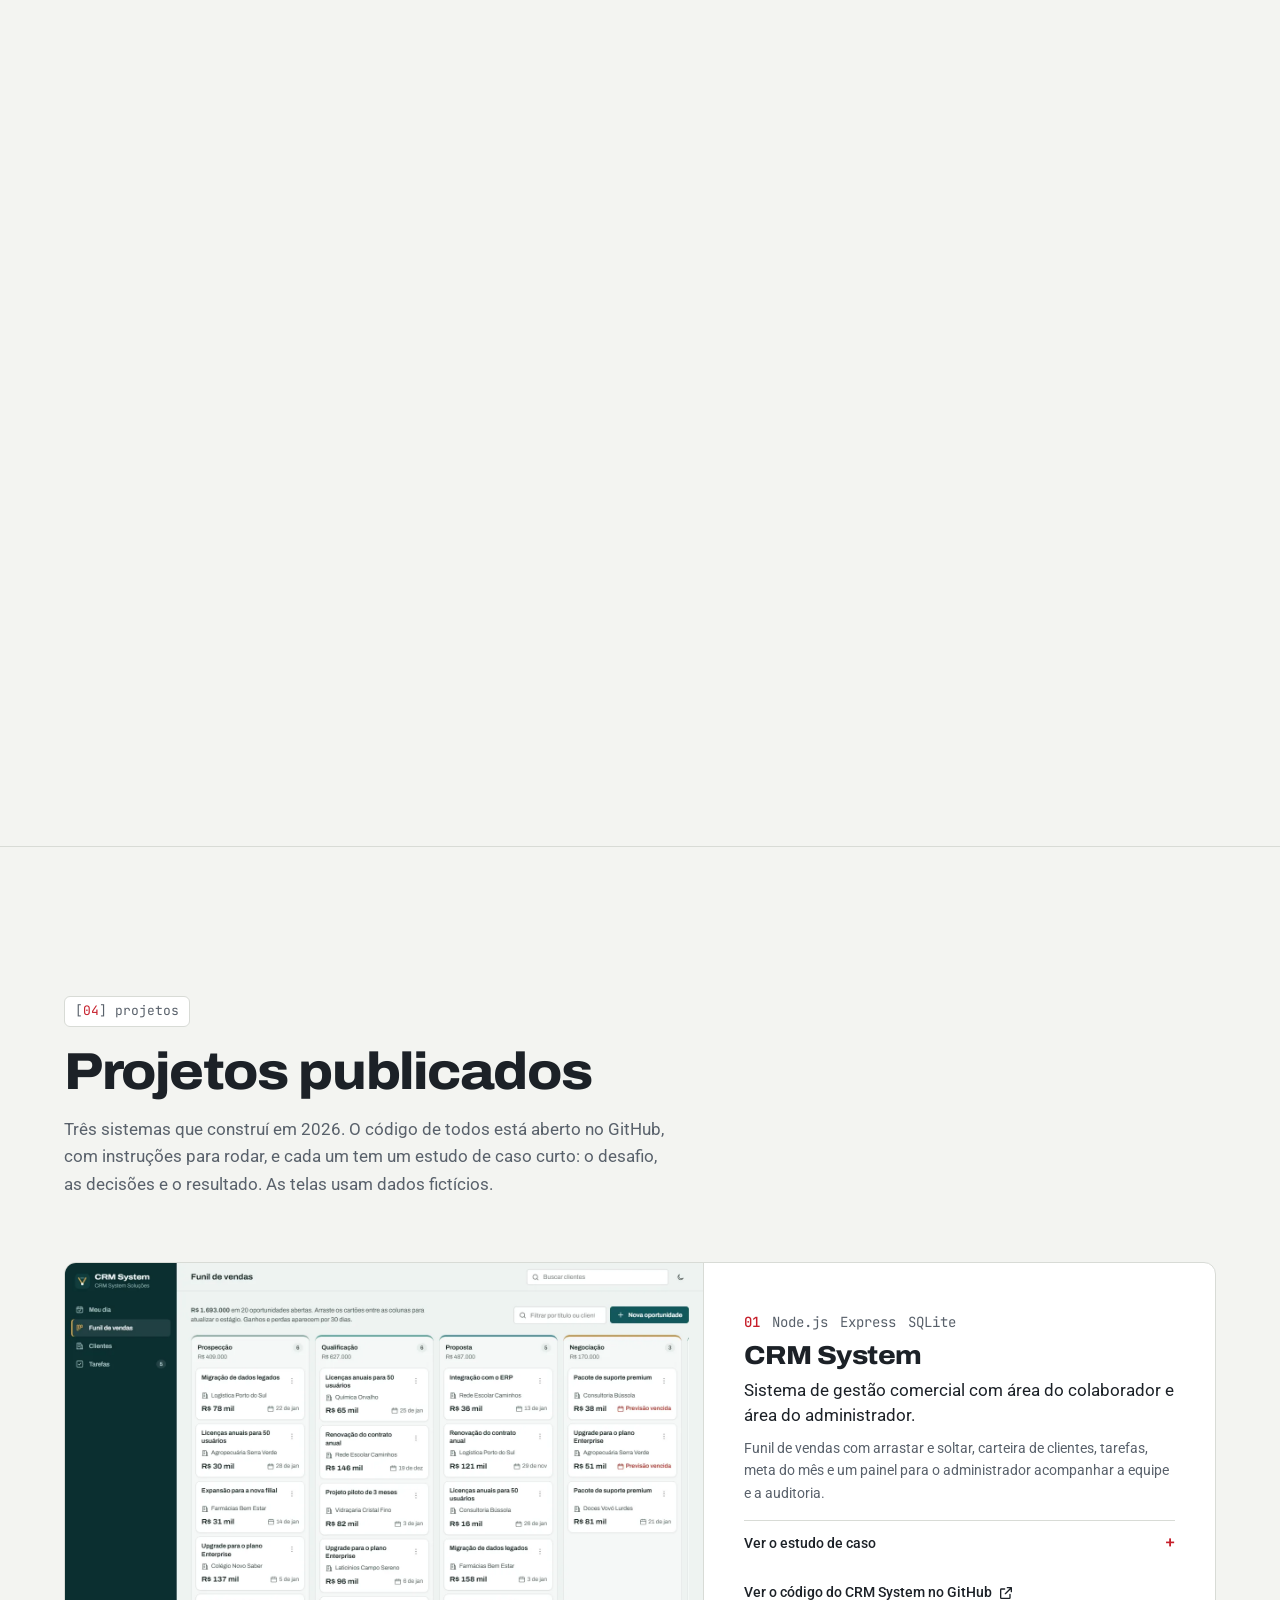
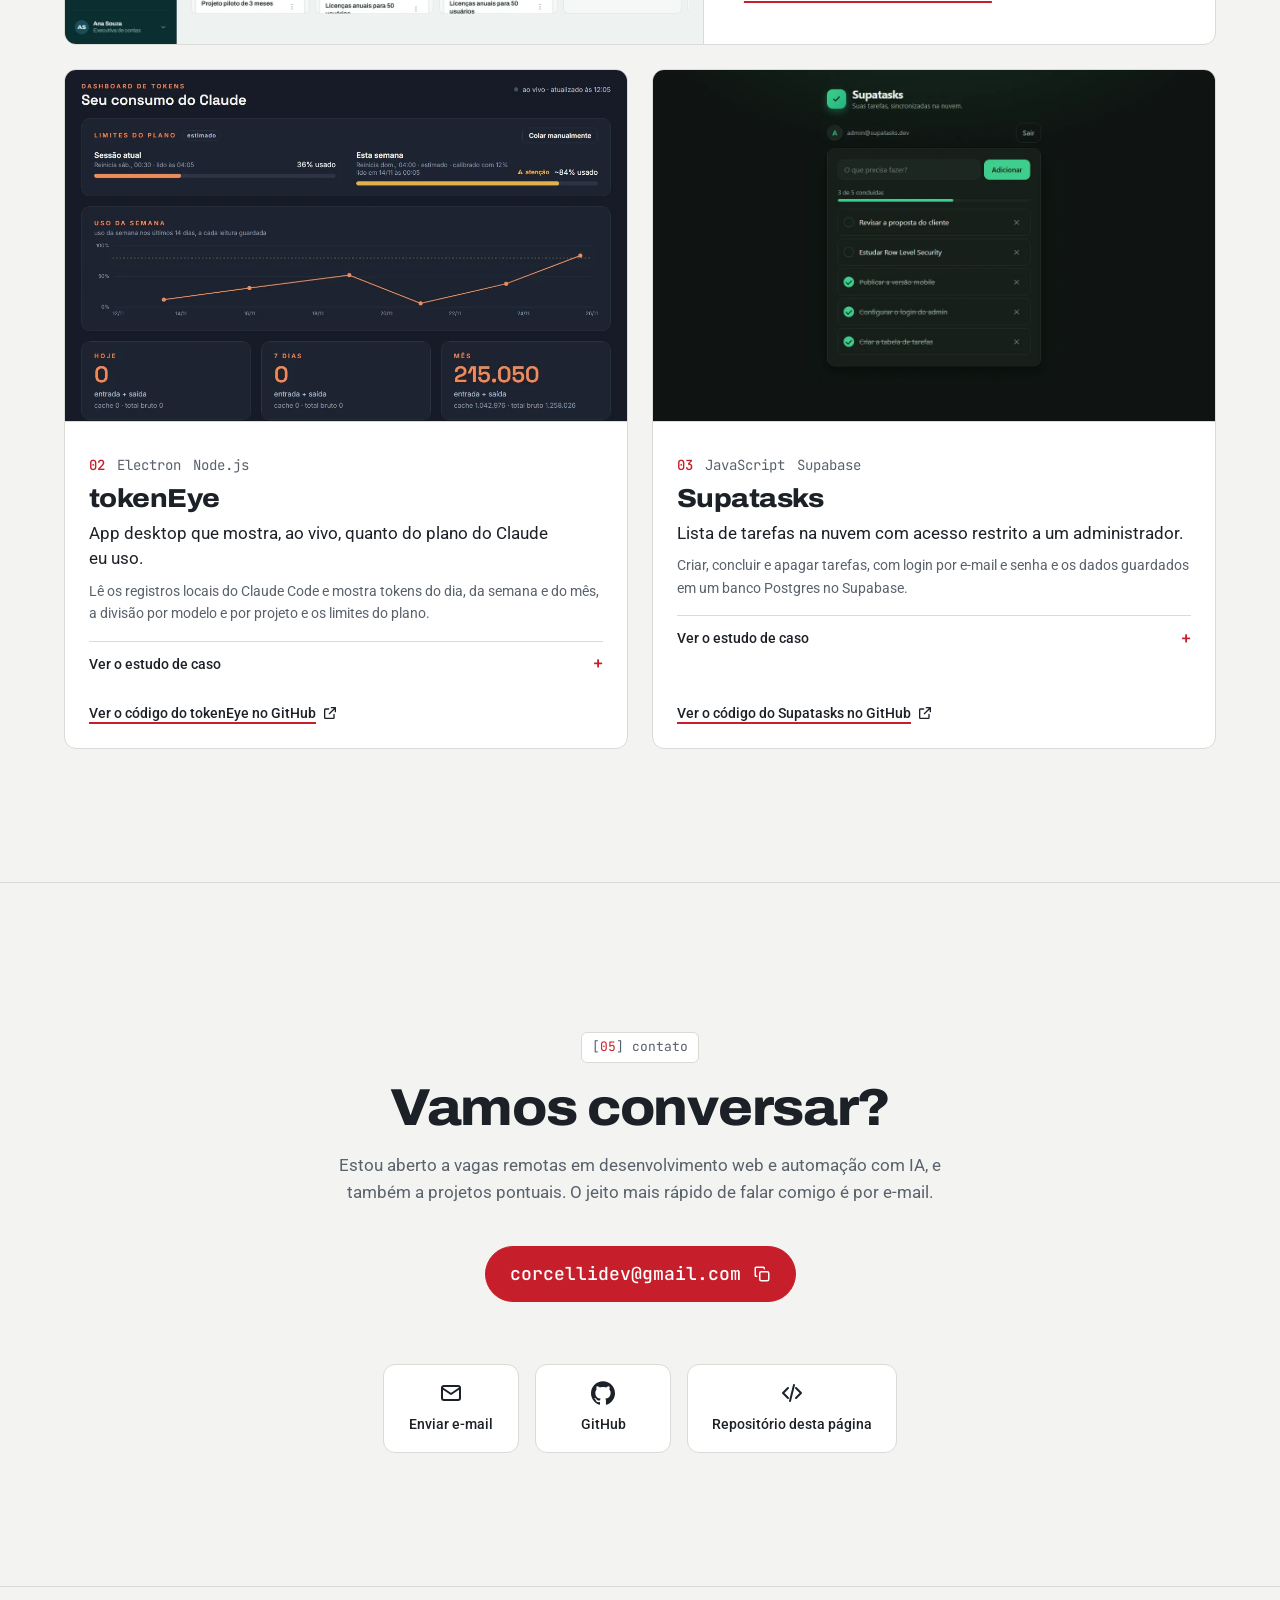
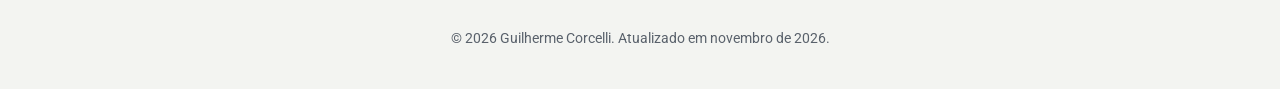
==== commit 59523318: "feat: renomeia o atalho do contato para Repositorio desta pagina" ====
--- a/index.html
+++ b/index.html
@@ -537,7 +537,7 @@
             <li>
               <a class="canal cartao" href="https://github.com/Corcelliz/corcelli-dev">
                 <svg aria-hidden="true"><use href="assets/icons/tecnologias.svg#i-codigo"></use></svg>
-                Código deste site
+                Repositório desta página
               </a>
             </li>
           </ul>
--- a/css/components.css
+++ b/css/components.css
@@ -302,6 +302,35 @@
   color: var(--cor);
 }
 
+/* Scale no hover: o cartão cresce um pouco e o ícone cresce mais, com uma
+   saída suave. Só em quem tem mouse e não pediu para reduzir movimento. */
+@media (hover: hover) and (prefers-reduced-motion: no-preference) {
+  .tecnologia {
+    transition: transform 0.25s cubic-bezier(0.2, 0, 0, 1), border-color 0.15s ease,
+      background-color 0.15s ease, box-shadow 0.25s ease;
+  }
+
+  .tecnologia svg {
+    transition: transform 0.3s cubic-bezier(0.34, 1.4, 0.64, 1), color 0.15s ease;
+  }
+
+  .tecnologia:hover {
+    transform: scale(1.06);
+    box-shadow: 0 10px 24px -12px color-mix(in srgb, var(--cor) 55%, transparent);
+    position: relative;
+    z-index: 1;
+  }
+
+  .tecnologia:hover svg {
+    transform: scale(1.18);
+    transform-origin: left center;
+  }
+
+  .tecnologia:active {
+    transform: scale(0.98);
+  }
+}
+
 .tecnologia strong {
   font-family: var(--fonte-titulo);
   font-size: var(--t-1);
